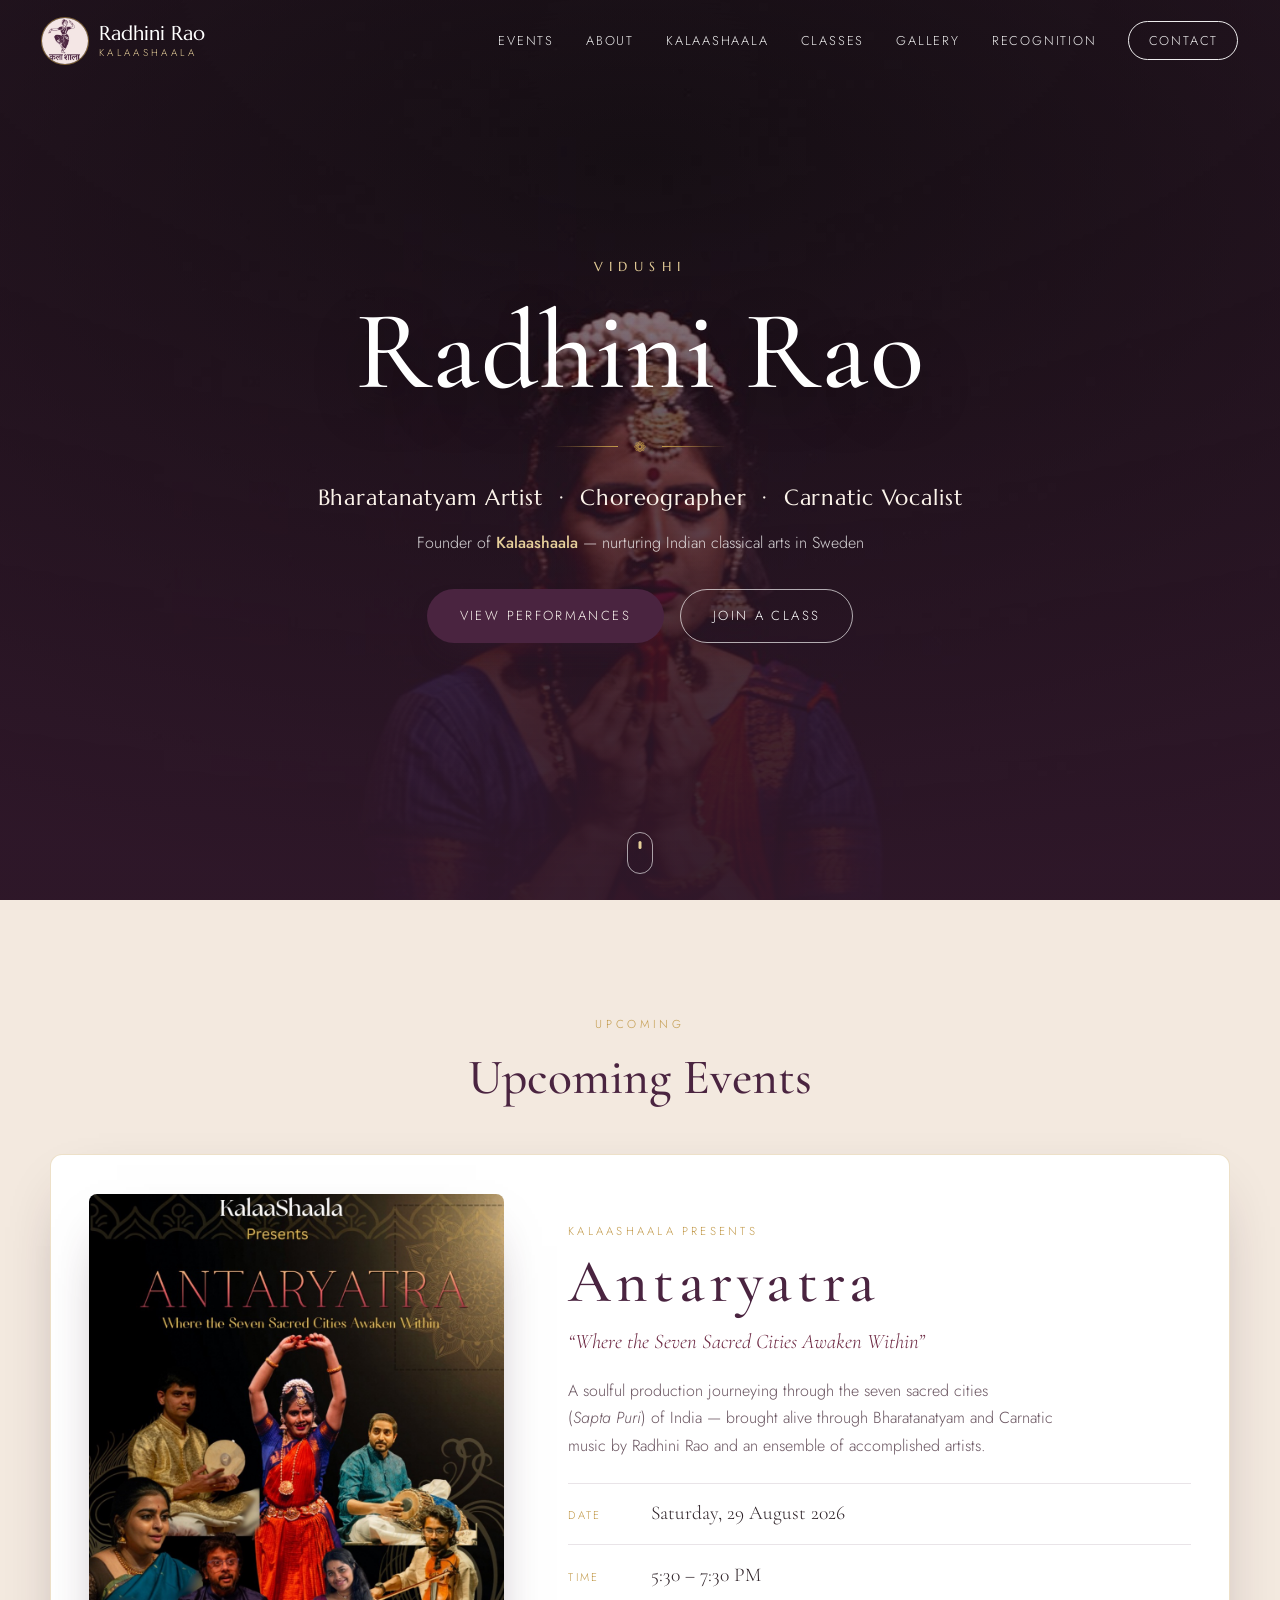
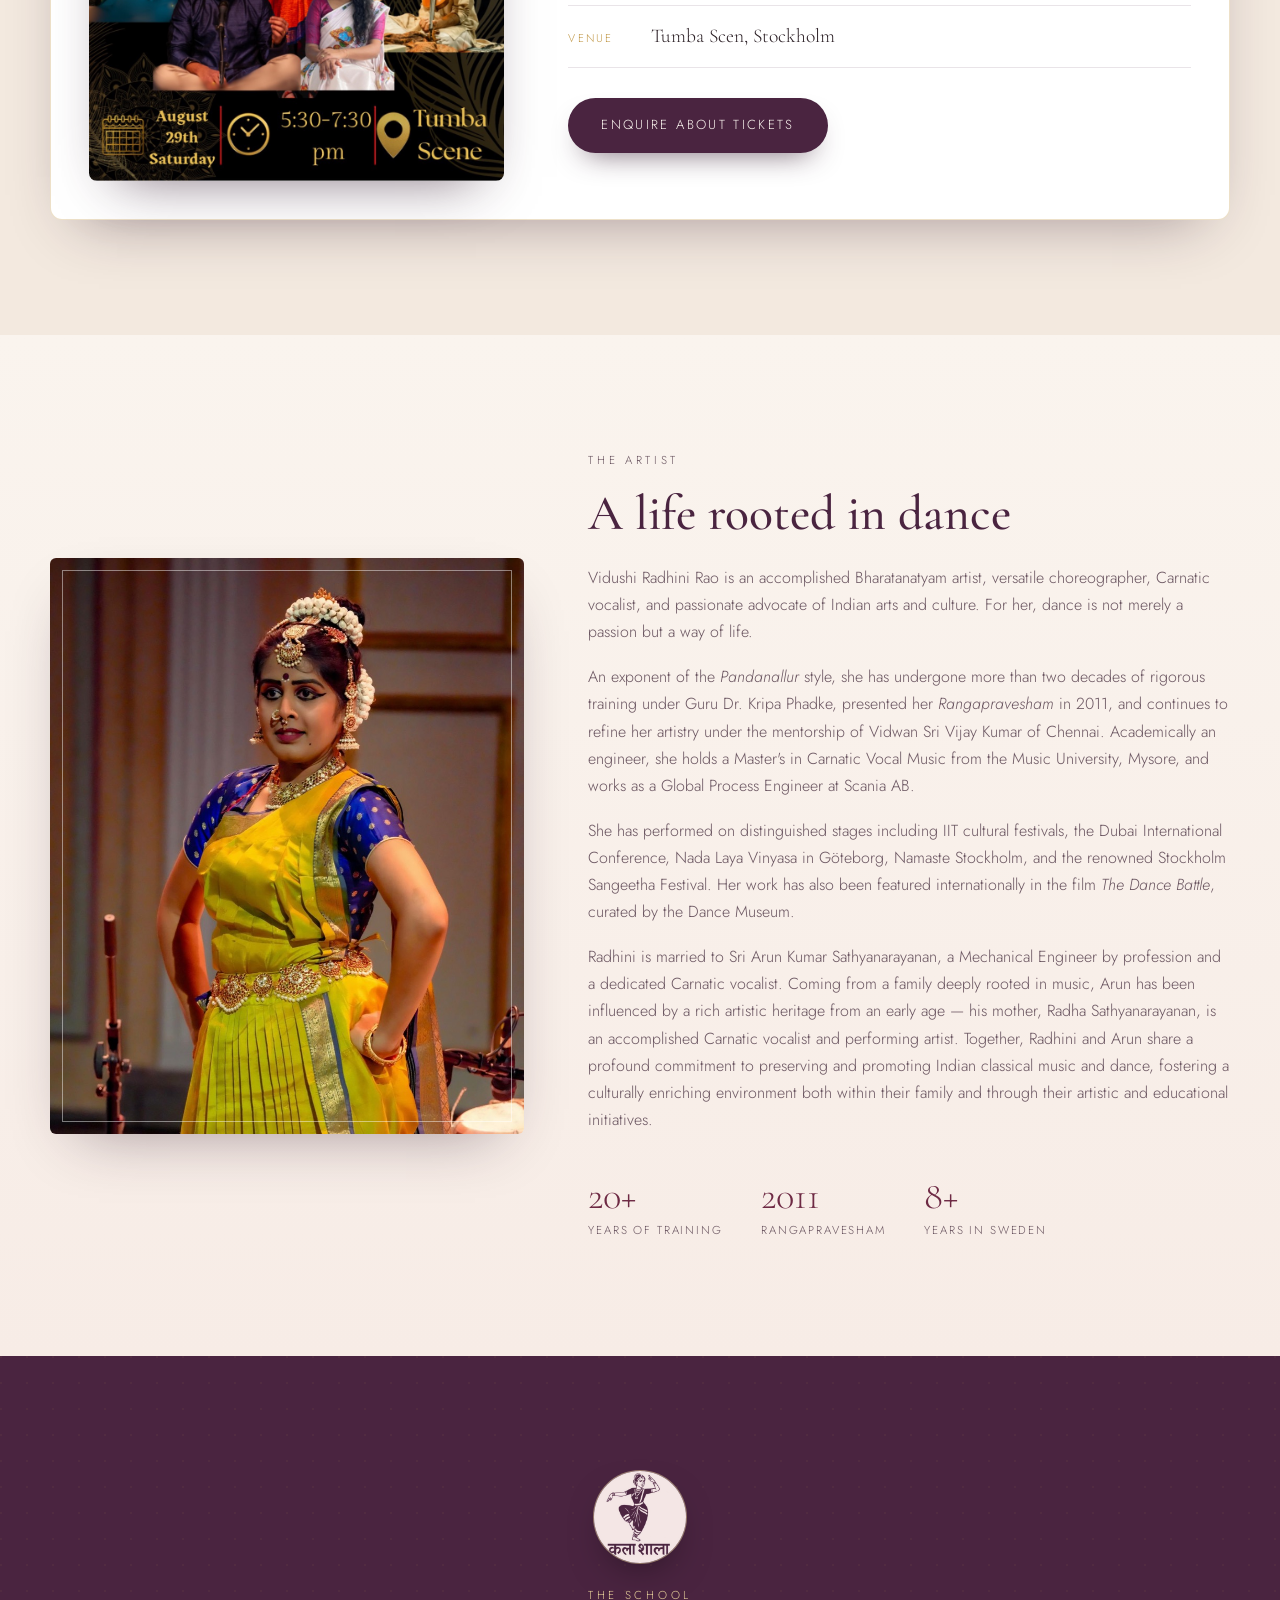
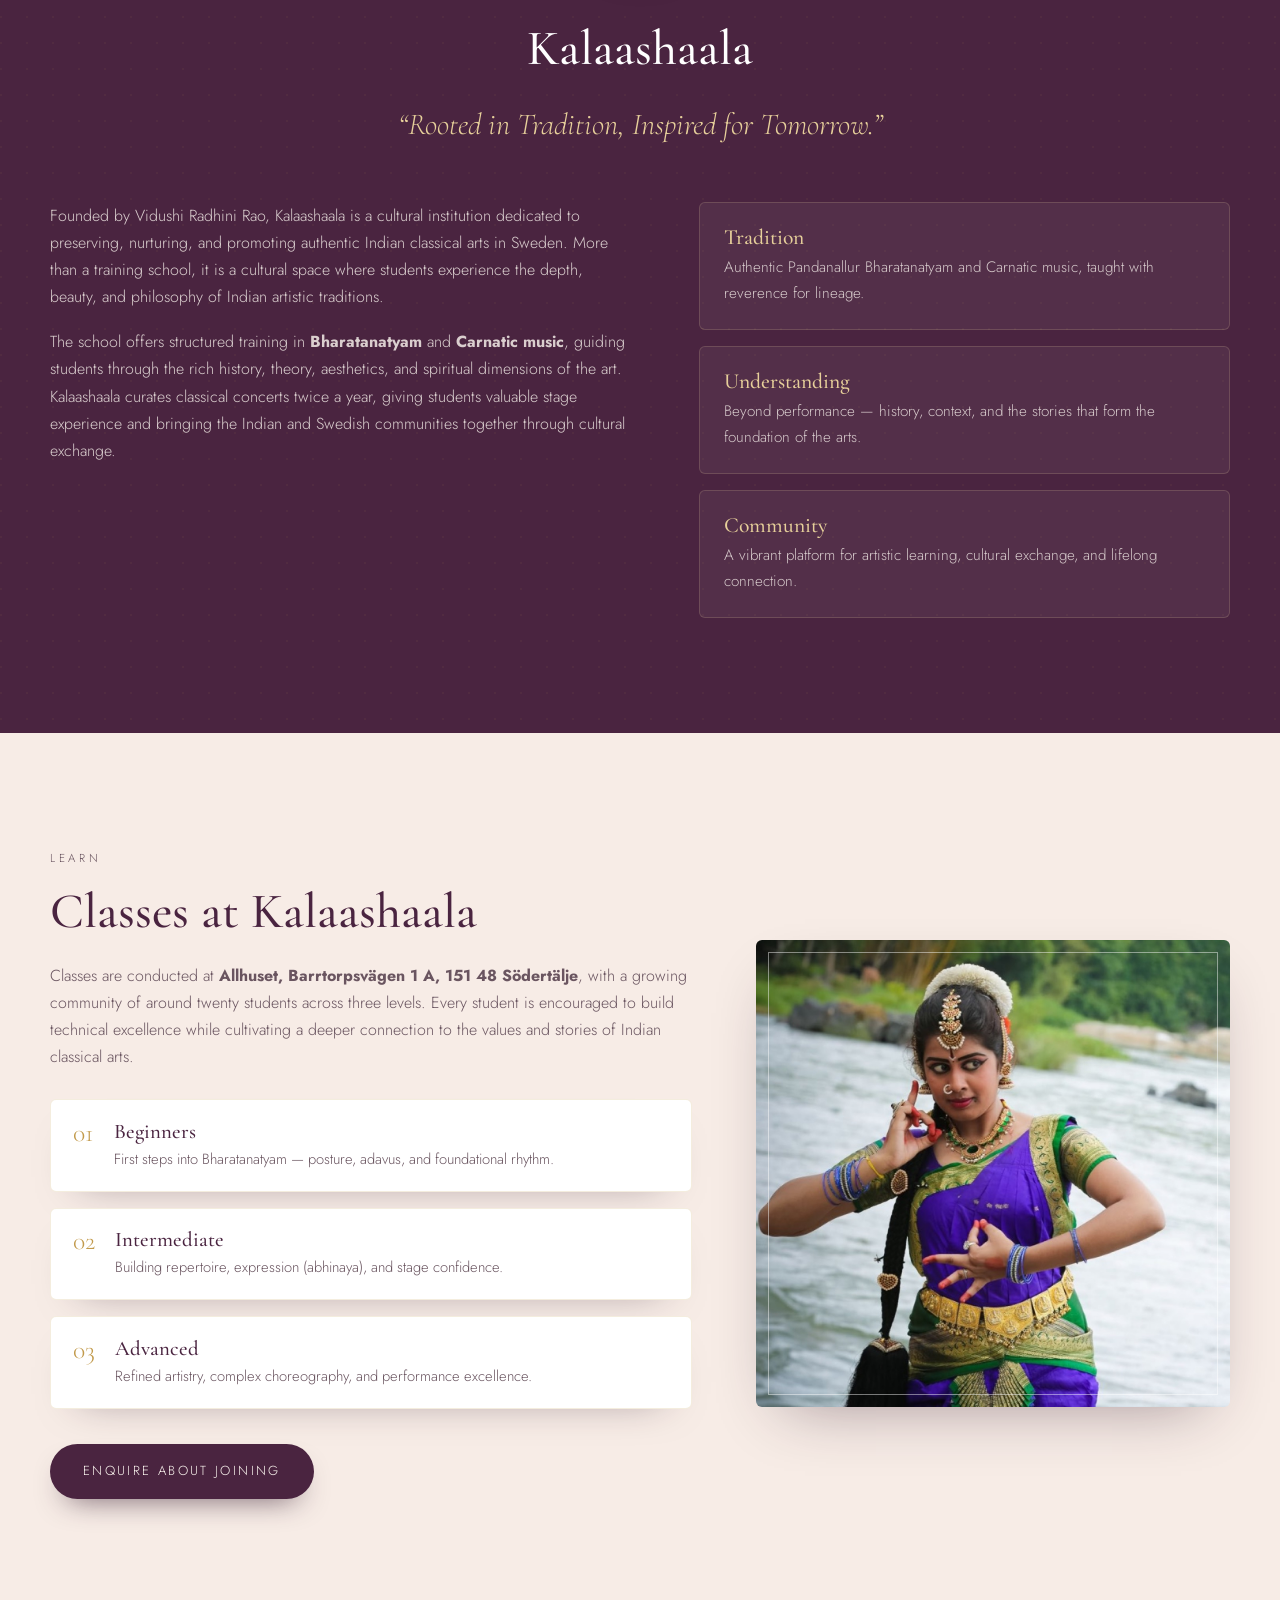
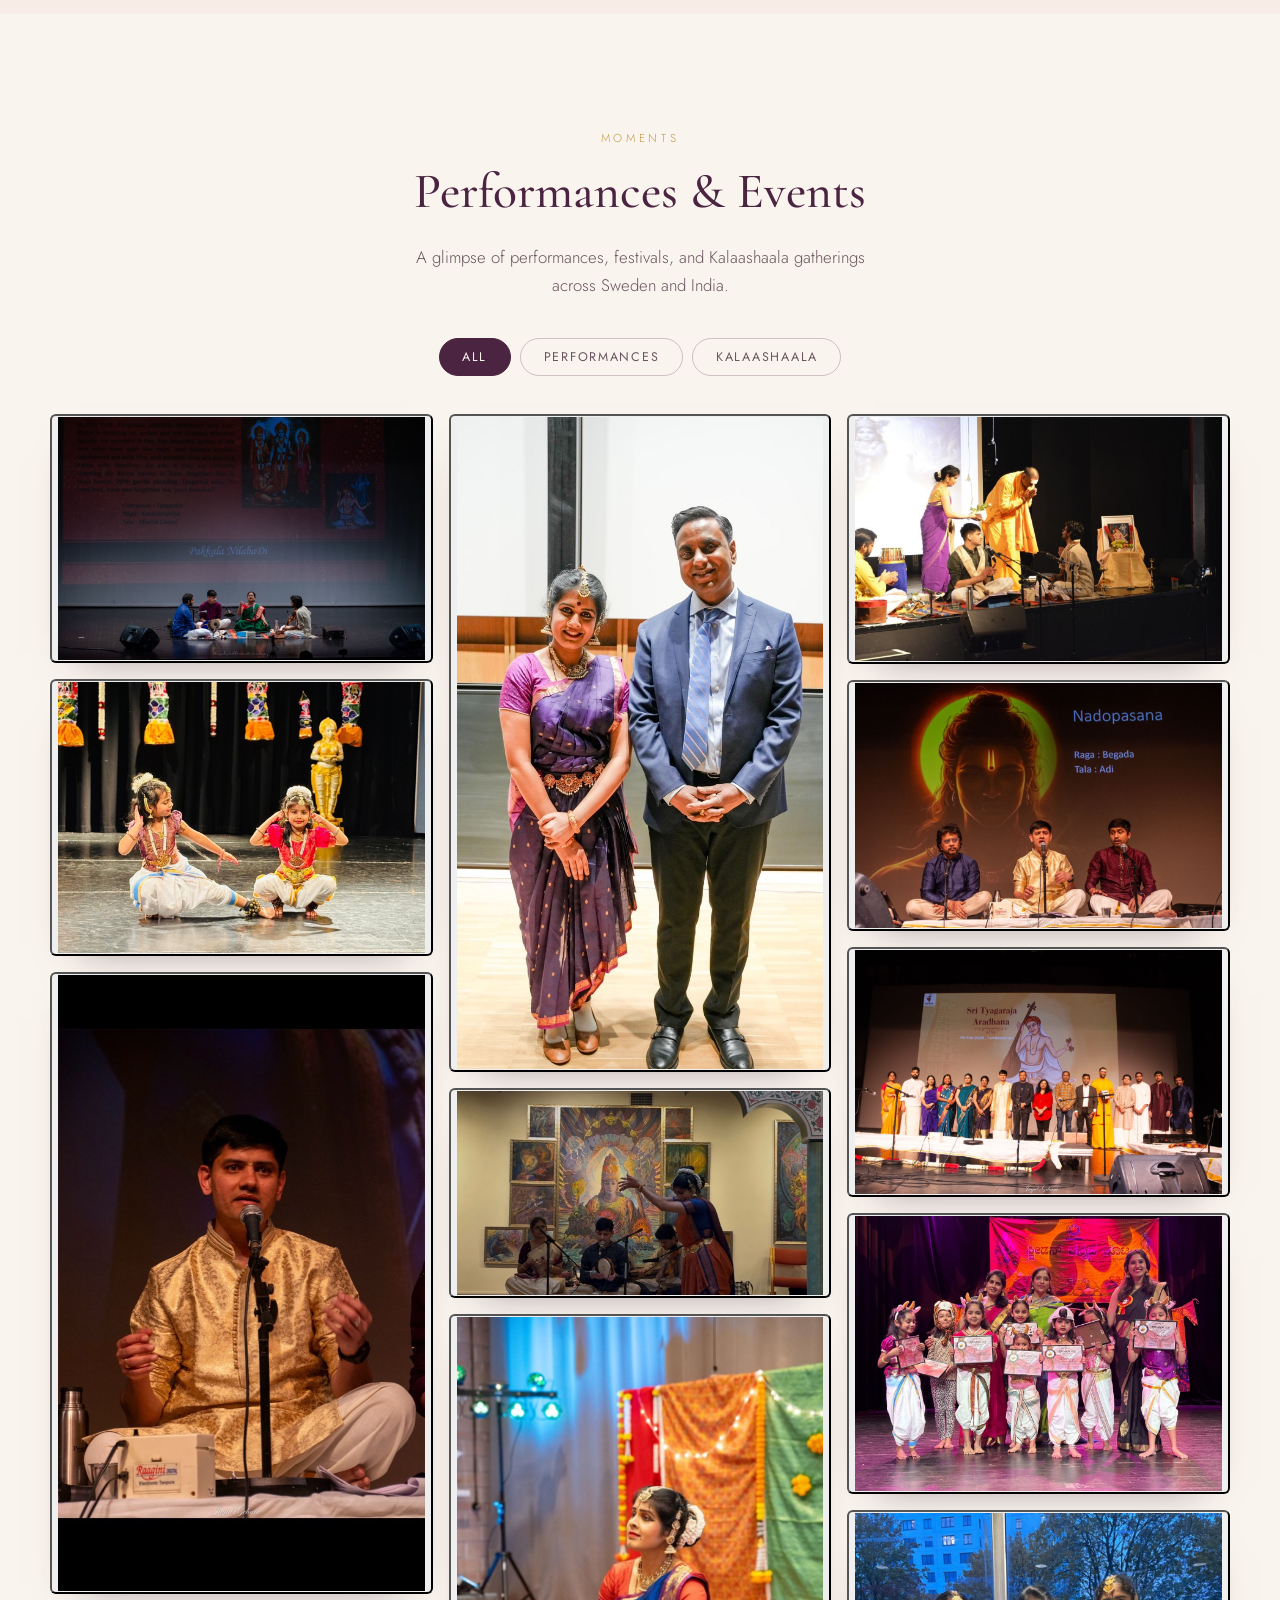
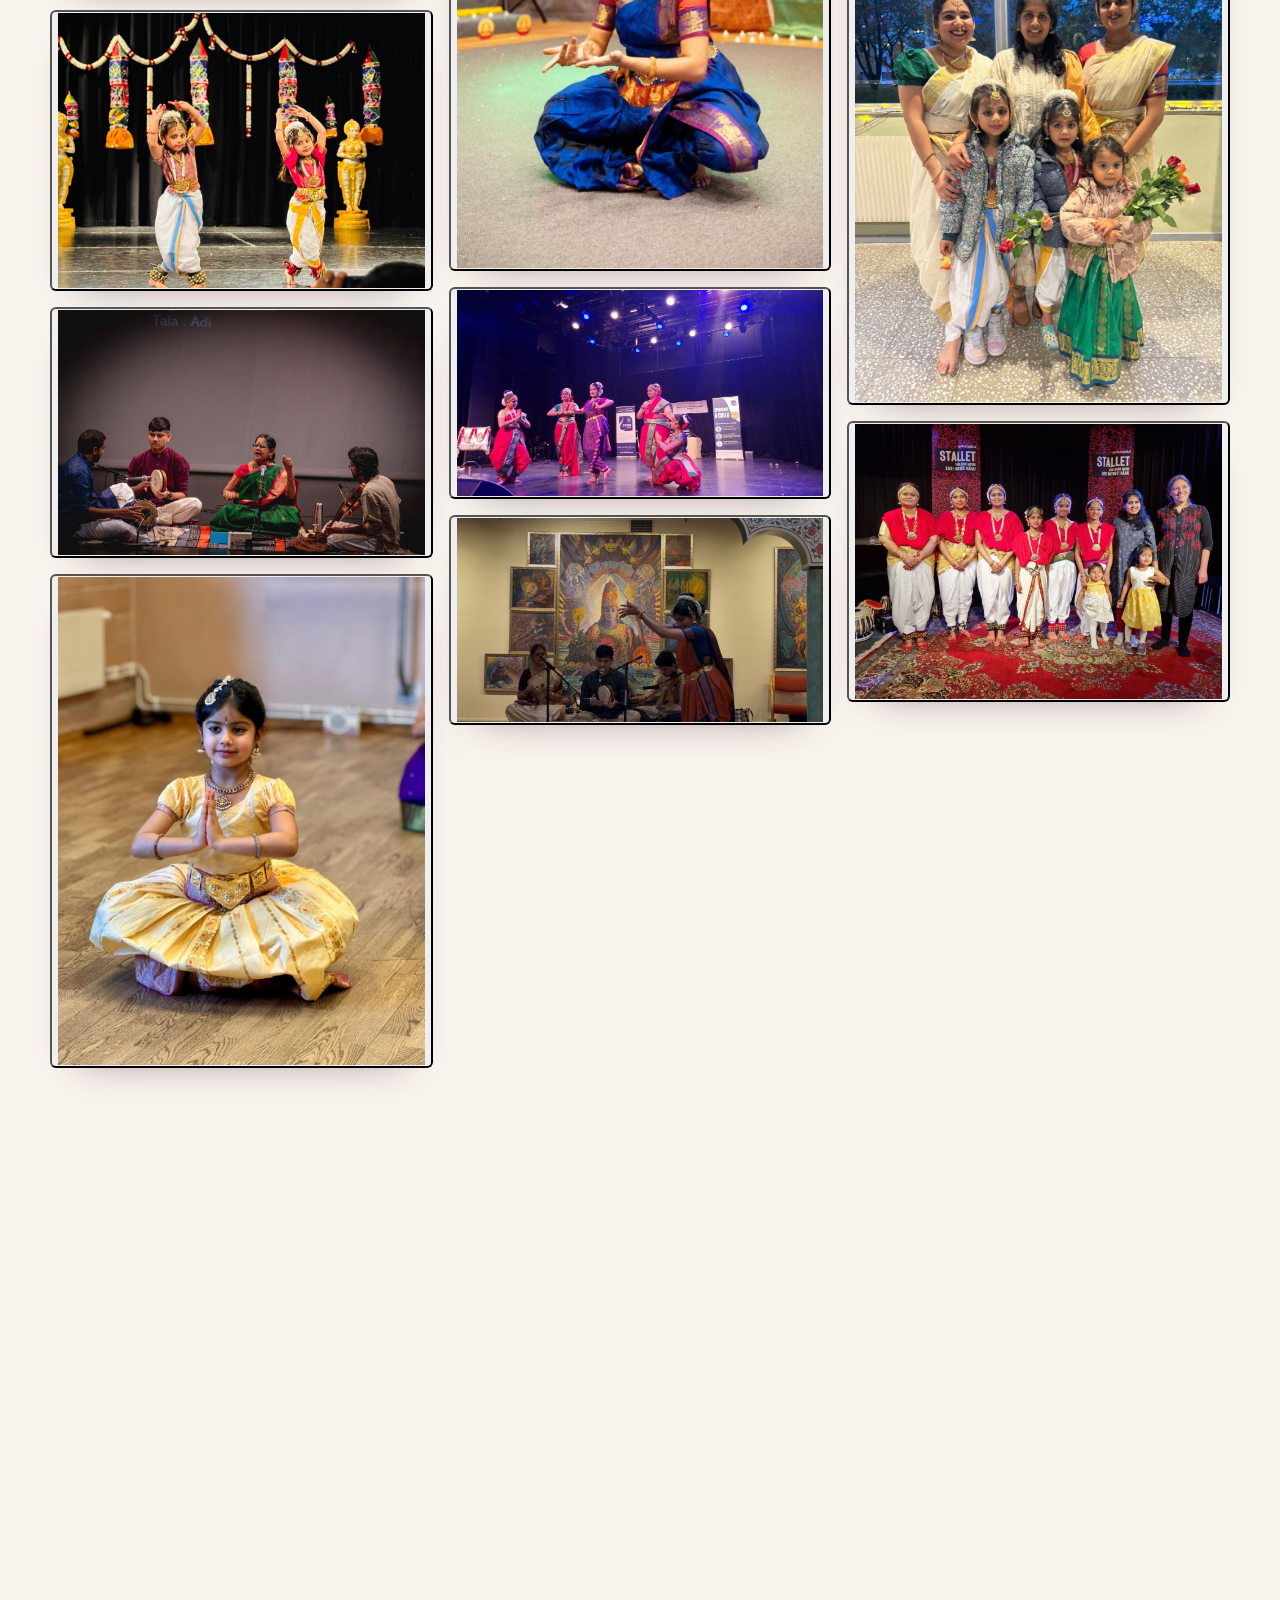
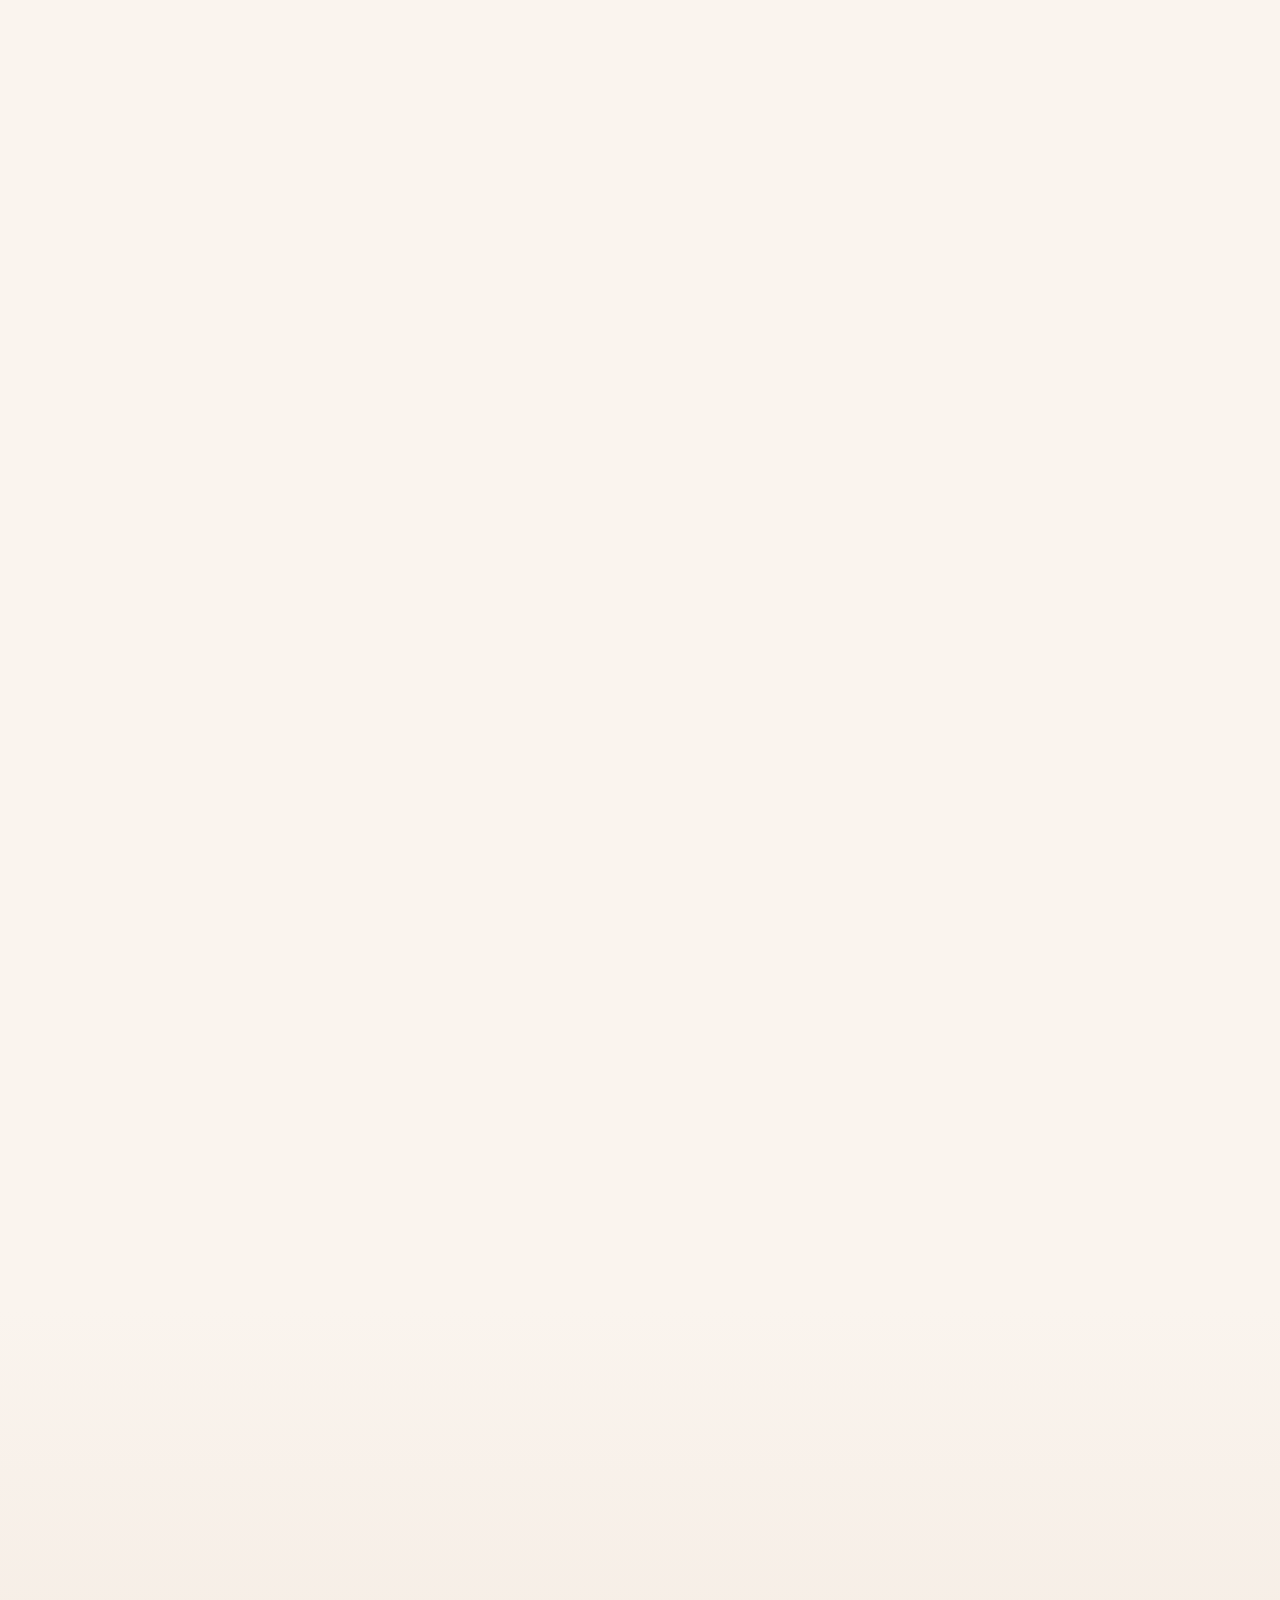
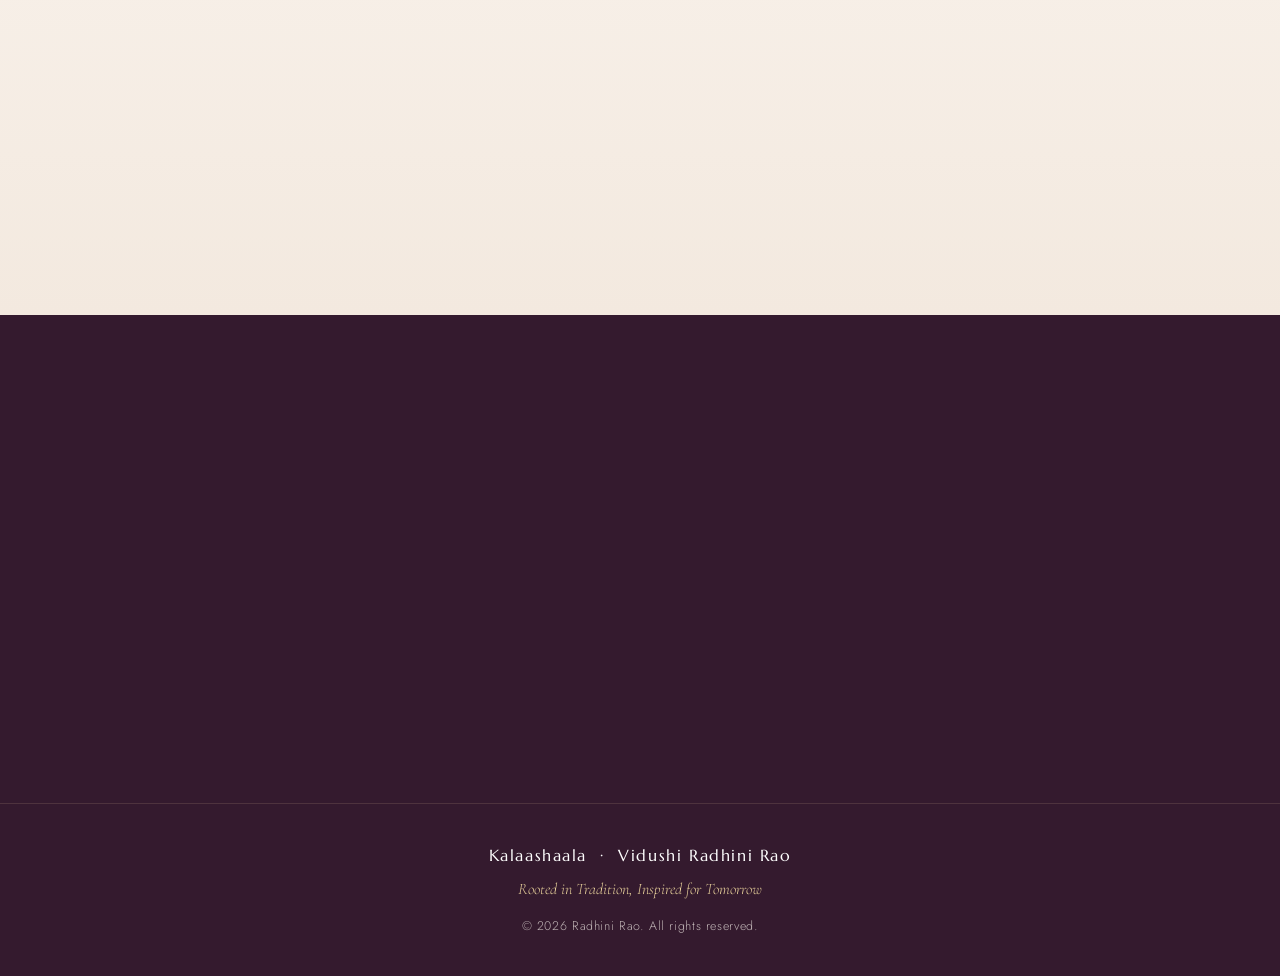
==== index.html @ 9c5a17f4 "Add Facebook page to social links Co-Authored-By: Claude Opus 4.8 (1M context) <noreply@anthropic.co" ====
<!DOCTYPE html>
<html lang="en">
<head>
  <meta charset="UTF-8" />
  <meta name="viewport" content="width=device-width, initial-scale=1.0" />
  <title>Vidushi Radhini Rao — Bharatanatyam Artist &amp; Founder of Kalaashaala</title>
  <meta name="description" content="Vidushi Radhini Rao — Bharatanatyam artist, choreographer, Carnatic vocalist, and founder of Kalaashaala, a cultural institution nurturing Indian classical arts in Sweden." />

  <!-- Open Graph -->
  <meta property="og:title" content="Vidushi Radhini Rao — Bharatanatyam Artist" />
  <meta property="og:description" content="Artist · Choreographer · Carnatic Vocalist · Founder of Kalaashaala" />
  <meta property="og:type" content="website" />
  <meta property="og:image" content="assets/img/hero/hero-1.jpg" />

  <link rel="icon" type="image/jpeg" href="assets/img/logo.jpg" />

  <!-- Fonts -->
  <link rel="preconnect" href="https://fonts.googleapis.com" />
  <link rel="preconnect" href="https://fonts.gstatic.com" crossorigin />
  <link href="https://fonts.googleapis.com/css2?family=Cormorant+Garamond:ital,wght@0,400;0,500;0,600;1,400&family=Jost:wght@300;400;500&family=Marcellus&display=swap" rel="stylesheet" />

  <link rel="stylesheet" href="css/style.css" />
</head>
<body>

  <!-- ===== Header ===== -->
  <header class="site-header" id="header">
    <a class="brand" href="#home">
      <img src="assets/img/logo.jpg" alt="Kalaashaala logo" class="brand__logo" />
      <span class="brand__text">
        <span class="brand__name">Radhini Rao</span>
        <span class="brand__sub">Kalaashaala</span>
      </span>
    </a>

    <nav class="nav" id="nav">
      <a href="#events">Events</a>
      <a href="#about">About</a>
      <a href="#kalaashaala">Kalaashaala</a>
      <a href="#classes">Classes</a>
      <a href="#gallery">Gallery</a>
      <a href="#recognition">Recognition</a>
      <a href="#contact" class="nav__cta">Contact</a>
    </nav>

    <button class="nav-toggle" id="navToggle" aria-label="Open menu">
      <span></span><span></span><span></span>
    </button>
  </header>

  <!-- ===== Hero ===== -->
  <section class="hero" id="home">
    <div class="hero__slides">
      <div class="hero__slide is-active" style="background-image:url('assets/img/hero/hero-1.jpg')"></div>
      <div class="hero__slide" style="background-image:url('assets/img/hero/hero-2.jpg')"></div>
      <div class="hero__slide" style="background-image:url('assets/img/hero/hero-3.jpg')"></div>
    </div>
    <div class="hero__overlay"></div>

    <div class="hero__content">
      <p class="hero__eyebrow">Vidushi</p>
      <h1 class="hero__title">Radhini Rao</h1>
      <div class="hero__rule"><span></span>❁<span></span></div>
      <p class="hero__roles">Bharatanatyam Artist &nbsp;·&nbsp; Choreographer &nbsp;·&nbsp; Carnatic Vocalist</p>
      <p class="hero__tag">Founder of <strong>Kalaashaala</strong> — nurturing Indian classical arts in Sweden</p>
      <div class="hero__actions">
        <a href="#gallery" class="btn btn--solid">View Performances</a>
        <a href="#classes" class="btn btn--ghost">Join a Class</a>
      </div>
    </div>

    <a href="#about" class="hero__scroll" aria-label="Scroll down">
      <span></span>
    </a>
  </section>

  <!-- ===== Upcoming Events ===== -->
  <section class="section events" id="events">
    <div class="section__inner">
      <div class="reveal" style="text-align:center">
        <p class="kicker">Upcoming</p>
        <h2 class="section__title">Upcoming Events</h2>
      </div>

      <div class="event reveal">
        <a class="event__poster" href="assets/img/events/antaryatra.jpg" target="_blank" rel="noopener" aria-label="Open Antaryatra poster">
          <img src="assets/img/events/antaryatra.jpg" alt="Antaryatra — a Kalaashaala production, 29 August 2026" loading="lazy" />
        </a>

        <div class="event__info">
          <p class="event__present">Kalaashaala presents</p>
          <h3 class="event__title">Antaryatra</h3>
          <p class="event__tag">“Where the Seven Sacred Cities Awaken Within”</p>
          <p class="event__desc">
            A soulful production journeying through the seven sacred cities (<em>Sapta&nbsp;Puri</em>)
            of India — brought alive through Bharatanatyam and Carnatic music by Radhini Rao and
            an ensemble of accomplished artists.
          </p>

          <ul class="event__meta">
            <li>
              <span class="event__lbl">Date</span>
              <span class="event__val">Saturday, 29 August 2026</span>
            </li>
            <li>
              <span class="event__lbl">Time</span>
              <span class="event__val">5:30 – 7:30 PM</span>
            </li>
            <li>
              <span class="event__lbl">Venue</span>
              <span class="event__val">Tumba Scen, Stockholm</span>
            </li>
          </ul>

          <a href="#contact" class="btn btn--solid">Enquire about tickets</a>
        </div>
      </div>
    </div>
  </section>

  <!-- ===== About ===== -->
  <section class="section about" id="about">
    <div class="section__inner about__grid">
      <div class="about__media reveal">
        <div class="about__frame">
          <img src="assets/img/portrait.jpg" alt="Radhini Rao in Bharatanatyam attire" />
        </div>
      </div>

      <div class="about__text reveal">
        <p class="kicker">The Artist</p>
        <h2 class="section__title">A life rooted in dance</h2>
        <p>
          Vidushi Radhini Rao is an accomplished Bharatanatyam artist, versatile
          choreographer, Carnatic vocalist, and passionate advocate of Indian arts and
          culture. For her, dance is not merely a passion but a way of life.
        </p>
        <p>
          An exponent of the <em>Pandanallur</em> style, she has undergone more than two
          decades of rigorous training under Guru Dr.&nbsp;Kripa Phadke, presented her
          <em>Rangapravesham</em> in 2011, and continues to refine her artistry under the
          mentorship of Vidwan Sri Vijay Kumar of Chennai. Academically an engineer, she
          holds a Master's in Carnatic Vocal Music from the Music University, Mysore, and
          works as a Global Process Engineer at Scania&nbsp;AB.
        </p>
        <p>
          She has performed on distinguished stages including IIT cultural festivals, the
          Dubai International Conference, Nada Laya Vinyasa in Göteborg, Namaste Stockholm,
          and the renowned Stockholm Sangeetha Festival. Her work has also been featured
          internationally in the film <em>The Dance Battle</em>, curated by the Dance Museum.
        </p>
        <p>
          Radhini is married to Sri Arun Kumar Sathyanarayanan, a Mechanical Engineer by
          profession and a dedicated Carnatic vocalist. Coming from a family deeply rooted in
          music, Arun has been influenced by a rich artistic heritage from an early age — his
          mother, Radha Sathyanarayanan, is an accomplished Carnatic vocalist and performing
          artist. Together, Radhini and Arun share a profound commitment to preserving and
          promoting Indian classical music and dance, fostering a culturally enriching
          environment both within their family and through their artistic and educational
          initiatives.
        </p>

        <ul class="facts">
          <li><span class="facts__num">20+</span><span class="facts__lbl">Years of training</span></li>
          <li><span class="facts__num">2011</span><span class="facts__lbl">Rangapravesham</span></li>
          <li><span class="facts__num">8+</span><span class="facts__lbl">Years in Sweden</span></li>
        </ul>
      </div>
    </div>
  </section>

  <!-- ===== Kalaashaala ===== -->
  <section class="section kalaashaala" id="kalaashaala">
    <div class="section__inner">
      <div class="kala__head reveal">
        <img src="assets/img/logo.jpg" alt="Kalaashaala" class="kala__logo" />
        <p class="kicker">The School</p>
        <h2 class="section__title">Kalaashaala</h2>
        <p class="kala__motto">“Rooted in Tradition, Inspired for Tomorrow.”</p>
      </div>

      <div class="kala__grid">
        <div class="kala__copy reveal">
          <p>
            Founded by Vidushi Radhini Rao, Kalaashaala is a cultural institution dedicated
            to preserving, nurturing, and promoting authentic Indian classical arts in Sweden.
            More than a training school, it is a cultural space where students experience the
            depth, beauty, and philosophy of Indian artistic traditions.
          </p>
          <p>
            The school offers structured training in <strong>Bharatanatyam</strong> and
            <strong>Carnatic music</strong>, guiding students through the rich history,
            theory, aesthetics, and spiritual dimensions of the art. Kalaashaala curates
            classical concerts twice a year, giving students valuable stage experience and
            bringing the Indian and Swedish communities together through cultural exchange.
          </p>
        </div>

        <div class="kala__values reveal">
          <div class="value">
            <h3>Tradition</h3>
            <p>Authentic Pandanallur Bharatanatyam and Carnatic music, taught with reverence for lineage.</p>
          </div>
          <div class="value">
            <h3>Understanding</h3>
            <p>Beyond performance — history, context, and the stories that form the foundation of the arts.</p>
          </div>
          <div class="value">
            <h3>Community</h3>
            <p>A vibrant platform for artistic learning, cultural exchange, and lifelong connection.</p>
          </div>
        </div>
      </div>
    </div>
  </section>

  <!-- ===== Classes ===== -->
  <section class="section classes" id="classes">
    <div class="section__inner classes__grid">
      <div class="classes__text reveal">
        <p class="kicker">Learn</p>
        <h2 class="section__title">Classes at Kalaashaala</h2>
        <p>
          Classes are conducted at <strong>Allhuset, Barrtorpsvägen 1 A, 151 48 Södertälje</strong>, with a
          growing community of around twenty students across three levels. Every student is
          encouraged to build technical excellence while cultivating a deeper connection to the
          values and stories of Indian classical arts.
        </p>

        <div class="batches">
          <div class="batch reveal"><span class="batch__no">01</span><div><h3>Beginners</h3><p>First steps into Bharatanatyam — posture, adavus, and foundational rhythm.</p></div></div>
          <div class="batch reveal"><span class="batch__no">02</span><div><h3>Intermediate</h3><p>Building repertoire, expression (abhinaya), and stage confidence.</p></div></div>
          <div class="batch reveal"><span class="batch__no">03</span><div><h3>Advanced</h3><p>Refined artistry, complex choreography, and performance excellence.</p></div></div>
        </div>

        <a href="#contact" class="btn btn--solid">Enquire about joining</a>
      </div>

      <div class="classes__media reveal">
        <div class="about__frame">
          <img src="assets/img/portrait-outdoor.jpg" alt="Radhini Rao performing outdoors" />
        </div>
      </div>
    </div>
  </section>

  <!-- ===== Gallery ===== -->
  <section class="section gallery" id="gallery">
    <div class="section__inner">
      <div class="reveal" style="text-align:center">
        <p class="kicker">Moments</p>
        <h2 class="section__title">Performances &amp; Events</h2>
        <p class="section__lead">
          A glimpse of performances, festivals, and Kalaashaala gatherings across Sweden and India.
        </p>
      </div>

      <div class="filters reveal" id="filters">
        <button class="filter is-active" data-filter="all">All</button>
        <button class="filter" data-filter="performances">Performances</button>
        <button class="filter" data-filter="kalaashaala">Kalaashaala</button>
      </div>

      <div class="grid" id="galleryGrid"><!-- populated by JS --></div>
    </div>
  </section>

  <!-- ===== Recognition ===== -->
  <section class="section recognition" id="recognition">
    <div class="section__inner">
      <div class="reveal" style="text-align:center">
        <p class="kicker">Honours</p>
        <h2 class="section__title">Recognition</h2>
      </div>
      <div class="recog__grid">
        <div class="recog__card reveal">
          <span class="recog__icon">✦</span>
          <h3>Embassy of India, Stockholm</h3>
          <p>Honoured with an Appreciation Award for outstanding efforts in promoting Indian culture and arts in Sweden.</p>
        </div>
        <div class="recog__card reveal">
          <span class="recog__icon">✦</span>
          <h3>The Dance Battle</h3>
          <p>Featured internationally in the film <em>The Dance Battle</em>, curated by the Dance Museum.</p>
        </div>
        <div class="recog__card reveal">
          <span class="recog__icon">✦</span>
          <h3>Stockholm Sangeetha Festival</h3>
          <p>Performed at the renowned festival, alongside Namaste Stockholm, Huddinge Festival, and Nada Laya Vinyasa, Göteborg.</p>
        </div>
      </div>
    </div>
  </section>

  <!-- ===== Contact ===== -->
  <section class="section contact" id="contact">
    <div class="section__inner contact__grid">
      <div class="contact__intro reveal">
        <p class="kicker">Get in touch</p>
        <h2 class="section__title">Connect with Radhini</h2>
        <p>
          For performances, collaborations, or to join a class at Kalaashaala, reach out
          directly — she would love to hear from you.
        </p>
        <div class="socials">
          <a href="https://youtube.com/@radhini.rao20" target="_blank" rel="noopener" class="social">YouTube</a>
          <a href="https://www.instagram.com/radhinirao" target="_blank" rel="noopener" class="social">Instagram</a>
          <a href="https://www.facebook.com/share/1FQhXwvaCt/?mibextid=wwXIfr" target="_blank" rel="noopener" class="social">Facebook</a>
        </div>
      </div>

      <div class="contact__cards reveal">
        <a class="ccard" href="https://wa.me/919916013890" target="_blank" rel="noopener">
          <span class="ccard__label">WhatsApp</span>
          <span class="ccard__value">+91 99160 13890</span>
        </a>
        <a class="ccard" href="mailto:radhiniprasad@gmail.com">
          <span class="ccard__label">Email</span>
          <span class="ccard__value">radhiniprasad@gmail.com</span>
        </a>
        <a class="ccard" href="tel:0707810710">
          <span class="ccard__label">Phone</span>
          <span class="ccard__value">070 781 07 10</span>
        </a>
        <div class="ccard ccard--static">
          <span class="ccard__label">Studio</span>
          <span class="ccard__value">Allhuset, Barrtorpsvägen 1 A, 151 48 Södertälje</span>
        </div>
      </div>
    </div>
  </section>

  <!-- ===== Footer ===== -->
  <footer class="footer">
    <div class="footer__inner">
      <p class="footer__brand">Kalaashaala &nbsp;·&nbsp; Vidushi Radhini Rao</p>
      <p class="footer__motto">Rooted in Tradition, Inspired for Tomorrow</p>
      <p class="footer__copy">© <span id="year"></span> Radhini Rao. All rights reserved.</p>
    </div>
  </footer>

  <!-- ===== Lightbox ===== -->
  <div class="lightbox" id="lightbox" aria-hidden="true">
    <button class="lightbox__close" id="lbClose" aria-label="Close">×</button>
    <button class="lightbox__nav lightbox__prev" id="lbPrev" aria-label="Previous">‹</button>
    <figure class="lightbox__figure">
      <img src="" alt="" id="lbImg" />
      <figcaption id="lbCap"></figcaption>
    </figure>
    <button class="lightbox__nav lightbox__next" id="lbNext" aria-label="Next">›</button>
  </div>

  <script src="js/main.js"></script>
</body>
</html>
---- css/style.css ----
/* =========================================================
   Radhini Rao · Kalaashaala
   Elegant classical theme — plum / gold / blush cream
   ========================================================= */

:root{
  --plum:        #4a2440;   /* deep plum (from logo) */
  --plum-deep:   #341a2e;
  --maroon:      #6e2a44;
  --gold:        #c29a4b;
  --gold-soft:   #e6cf9a;
  --cream:       #faf4ee;
  --cream-2:     #f3e9df;
  --blush:       #f7ece6;
  --ink:         #2c2026;
  --ink-soft:    #6a5560;
  --white:       #ffffff;

  --serif:  "Cormorant Garamond", Georgia, serif;
  --accent: "Marcellus", Georgia, serif;
  --sans:   "Jost", system-ui, sans-serif;

  --maxw: 1180px;
  --ease: cubic-bezier(.22,.61,.36,1);
  --shadow: 0 24px 60px -28px rgba(52,26,46,.45);
}

*,*::before,*::after{ box-sizing:border-box; }
html{ scroll-behavior:smooth; }
body{
  margin:0;
  font-family:var(--sans);
  font-weight:300;
  color:var(--ink);
  background:var(--cream);
  line-height:1.7;
  -webkit-font-smoothing:antialiased;
  overflow-x:hidden;
}
img{ display:block; max-width:100%; }
a{ color:inherit; text-decoration:none; }
h1,h2,h3{ font-family:var(--serif); font-weight:500; margin:0; line-height:1.15; }
em{ font-style:italic; }

/* ---------- Shared layout ---------- */
.section{ padding:clamp(4.5rem,9vw,8rem) 1.5rem; }
.section__inner{ max-width:var(--maxw); margin:0 auto; }
.kicker{
  font-family:var(--sans);
  text-transform:uppercase;
  letter-spacing:.32em;
  font-size:.72rem;
  color:var(--gold);
  margin:0 0 .9rem;
}
.section__title{
  font-size:clamp(2rem,4.4vw,3.1rem);
  color:var(--plum);
  margin-bottom:1.4rem;
}
.section__lead{
  max-width:46ch; margin:0 auto;
  color:var(--ink-soft); font-size:1.05rem;
}
p{ margin:0 0 1.1rem; }

/* ---------- Buttons ---------- */
.btn{
  display:inline-block;
  font-family:var(--sans);
  font-size:.82rem;
  letter-spacing:.18em;
  text-transform:uppercase;
  padding:.95rem 2rem;
  border-radius:2rem;
  transition:transform .4s var(--ease), background .4s var(--ease), color .4s var(--ease), box-shadow .4s var(--ease);
  cursor:pointer; border:1px solid transparent;
}
.btn--solid{ background:var(--plum); color:var(--cream); box-shadow:0 14px 30px -16px rgba(52,26,46,.8); }
.btn--solid:hover{ background:var(--maroon); transform:translateY(-3px); }
.btn--ghost{ border-color:rgba(255,255,255,.65); color:#fff; }
.btn--ghost:hover{ background:rgba(255,255,255,.14); transform:translateY(-3px); }

/* =========================================================
   Header
   ========================================================= */
.site-header{
  position:fixed; inset:0 0 auto 0; z-index:50;
  display:flex; align-items:center; justify-content:space-between;
  padding:1.1rem clamp(1.2rem,4vw,2.6rem);
  transition:background .45s var(--ease), padding .45s var(--ease), box-shadow .45s var(--ease);
}
.site-header.scrolled{
  background:rgba(250,244,238,.92);
  backdrop-filter:blur(10px);
  padding:.6rem clamp(1.2rem,4vw,2.6rem);
  box-shadow:0 10px 30px -20px rgba(52,26,46,.5);
}
.brand{ display:flex; align-items:center; gap:.7rem; }
.brand__logo{
  width:46px; height:46px; border-radius:50%; object-fit:cover;
  box-shadow:0 0 0 1px rgba(194,154,75,.6);
  transition:width .4s, height .4s;
}
.brand__text{ display:flex; flex-direction:column; line-height:1; }
.brand__name{ font-family:var(--accent); font-size:1.25rem; color:#fff; transition:color .45s; }
.brand__sub{ font-size:.62rem; letter-spacing:.34em; text-transform:uppercase; color:var(--gold-soft); margin-top:.25rem; }
.scrolled .brand__name{ color:var(--plum); }
.scrolled .brand__sub{ color:var(--gold); }

.nav{ display:flex; align-items:center; gap:2rem; }
.nav a{
  font-size:.8rem; letter-spacing:.14em; text-transform:uppercase;
  color:rgba(255,255,255,.92); position:relative; padding:.2rem 0;
  transition:color .35s;
}
.nav a::after{
  content:""; position:absolute; left:0; bottom:-4px; height:1px; width:0;
  background:var(--gold); transition:width .35s var(--ease);
}
.nav a:hover::after{ width:100%; }
.scrolled .nav a{ color:var(--ink); }
.nav__cta{
  border:1px solid currentColor; padding:.5rem 1.2rem !important; border-radius:2rem;
}
.scrolled .nav__cta{ color:var(--plum); }

.nav-toggle{
  display:none; flex-direction:column; gap:5px; background:none; border:0;
  cursor:pointer; padding:6px; z-index:60;
}
.nav-toggle span{ width:26px; height:2px; background:#fff; transition:.35s var(--ease); }
.scrolled .nav-toggle span{ background:var(--plum); }

/* =========================================================
   Hero
   ========================================================= */
.hero{ position:relative; height:100svh; min-height:620px; display:flex; align-items:center; justify-content:center; overflow:hidden; }
.hero__slides{ position:absolute; inset:0; }
.hero__slide{
  position:absolute; inset:0;
  background-size:cover; background-position:center 28%;
  opacity:0; transform:scale(1.12);
  transition:opacity 1.6s var(--ease);
}
/* per-image framing + a gentler zoom on the blue slide so both hands stay in frame */
.hero__slide:nth-child(2){ background-position:50% 45%; transform:scale(1.05); }
.hero__slide:nth-child(3){ background-position:center 35%; }
.hero__slide.is-active{ opacity:1; animation:kenburns 9s ease-out forwards; }
.hero__slide:nth-child(2).is-active{ animation:kenburns-soft 9s ease-out forwards; }
@keyframes kenburns{ from{ transform:scale(1.16); } to{ transform:scale(1); } }
@keyframes kenburns-soft{ from{ transform:scale(1.05); } to{ transform:scale(1); } }
.hero__overlay{
  position:absolute; inset:0;
  background:
    radial-gradient(120% 90% at 50% 18%, rgba(52,26,46,.15), rgba(52,26,46,.78) 92%),
    linear-gradient(to top, rgba(28,14,24,.85), rgba(28,14,24,.18));
}
.hero__content{ position:relative; z-index:2; text-align:center; color:#fff; padding:0 1.4rem; max-width:780px; }
.hero__eyebrow{ font-family:var(--accent); letter-spacing:.5em; text-transform:uppercase; font-size:.8rem; color:var(--gold-soft); margin:0 0 .6rem; }
.hero__title{ font-size:clamp(3.4rem,11vw,7rem); color:#fff; letter-spacing:.01em; text-shadow:0 18px 50px rgba(0,0,0,.45); }
.hero__rule{ display:flex; align-items:center; justify-content:center; gap:1rem; color:var(--gold); margin:1.1rem 0 1.3rem; font-size:.9rem; }
.hero__rule span{ height:1px; width:64px; background:linear-gradient(to var(--d,right), transparent, var(--gold)); }
.hero__rule span:last-child{ background:linear-gradient(to left, transparent, var(--gold)); }
.hero__roles{ font-family:var(--accent); font-size:clamp(1rem,2.2vw,1.35rem); letter-spacing:.04em; margin:0 0 .8rem; color:#fbf3ea; }
.hero__tag{ color:rgba(255,255,255,.82); font-size:1rem; margin:0 0 2rem; }
.hero__tag strong{ color:var(--gold-soft); font-weight:500; }
.hero__actions{ display:flex; gap:1rem; justify-content:center; flex-wrap:wrap; }

.hero__scroll{ position:absolute; bottom:26px; left:50%; transform:translateX(-50%); z-index:2; width:26px; height:42px; border:1.5px solid rgba(255,255,255,.6); border-radius:14px; }
.hero__scroll span{ position:absolute; top:8px; left:50%; width:3px; height:8px; background:var(--gold-soft); border-radius:2px; transform:translateX(-50%); animation:scroll 1.7s infinite; }
@keyframes scroll{ 0%{ opacity:0; transform:translate(-50%,0);} 30%{opacity:1;} 70%{opacity:1;} 100%{ opacity:0; transform:translate(-50%,14px);} }

/* =========================================================
   Reveal on scroll
   ========================================================= */
.reveal{ opacity:0; transform:translateY(34px); transition:opacity .9s var(--ease), transform .9s var(--ease); }
.reveal.in{ opacity:1; transform:none; }

/* =========================================================
   About
   ========================================================= */
/* =========================================================
   Upcoming Events
   ========================================================= */
.events{ background:var(--cream-2); }
.event{
  display:grid; grid-template-columns:0.8fr 1.2fr; gap:clamp(2rem,5vw,4rem);
  align-items:center; margin-top:3rem;
  background:#fff; border:1px solid rgba(194,154,75,.3); border-radius:12px;
  padding:clamp(1.4rem,3vw,2.6rem); box-shadow:var(--shadow);
}
.event__poster{ display:block; border-radius:8px; overflow:hidden; box-shadow:0 24px 54px -28px rgba(52,26,46,.65); }
.event__poster img{ width:100%; transition:transform 1.2s var(--ease); }
.event__poster:hover img{ transform:scale(1.04); }
.event__present{ font-family:var(--sans); text-transform:uppercase; letter-spacing:.28em; font-size:.72rem; color:var(--gold); margin:0 0 .7rem; }
.event__title{ font-family:var(--serif); font-size:clamp(2.4rem,5.5vw,3.8rem); color:var(--plum); letter-spacing:.08em; line-height:1; margin:0 0 .7rem; }
.event__tag{ font-family:var(--serif); font-style:italic; font-size:clamp(1.05rem,2.2vw,1.3rem); color:var(--maroon); margin:0 0 1.1rem; }
.event__desc{ color:var(--ink-soft); max-width:54ch; margin:0; }
.event__meta{ list-style:none; padding:0; margin:1.5rem 0 1.9rem; display:grid; gap:0; }
.event__meta li{ display:flex; align-items:baseline; gap:1.2rem; border-top:1px solid rgba(74,36,64,.12); padding:.85rem 0; }
.event__meta li:last-child{ border-bottom:1px solid rgba(74,36,64,.12); }
.event__lbl{ flex:0 0 64px; font-size:.7rem; letter-spacing:.2em; text-transform:uppercase; color:var(--gold); }
.event__val{ font-family:var(--serif); font-size:1.22rem; color:var(--ink); }

.about{ background:linear-gradient(var(--cream), var(--blush)); }
.about__grid{ display:grid; grid-template-columns:0.85fr 1.15fr; gap:clamp(2rem,5vw,4.5rem); align-items:center; }
.about__frame{ position:relative; border-radius:6px; overflow:hidden; box-shadow:var(--shadow); }
.about__frame::after{ content:""; position:absolute; inset:12px; border:1px solid rgba(255,255,255,.45); pointer-events:none; }
.about__frame img{ width:100%; height:100%; object-fit:cover; transition:transform 1.4s var(--ease); }
.about__media:hover .about__frame img{ transform:scale(1.05); }
.about__text p{ color:var(--ink-soft); }

.facts{ list-style:none; display:flex; gap:2.4rem; padding:1.6rem 0 0; margin:1rem 0 0; flex-wrap:wrap; }
.facts li{ display:flex; flex-direction:column; }
.facts__num{ font-family:var(--serif); font-size:2.4rem; color:var(--maroon); line-height:1; }
.facts__lbl{ font-size:.72rem; letter-spacing:.16em; text-transform:uppercase; color:var(--ink-soft); margin-top:.4rem; }

/* =========================================================
   Kalaashaala
   ========================================================= */
.kalaashaala{ background:var(--plum); color:var(--cream-2); position:relative; }
.kalaashaala::before{
  content:""; position:absolute; inset:0; opacity:.06; pointer-events:none;
  background-image:radial-gradient(circle at 1px 1px, var(--gold) 1px, transparent 0);
  background-size:26px 26px;
}
.kalaashaala .section__title{ color:#fff; }
.kalaashaala .kicker{ color:var(--gold-soft); }
.kala__head{ text-align:center; max-width:680px; margin:0 auto 3.2rem; position:relative; }
.kala__logo{ width:92px; height:92px; border-radius:50%; margin:0 auto 1.4rem; box-shadow:0 0 0 1px rgba(230,207,154,.5), 0 16px 40px -18px rgba(0,0,0,.6); }
.kala__motto{ font-family:var(--serif); font-style:italic; font-size:clamp(1.3rem,3vw,1.9rem); color:var(--gold-soft); margin:.6rem 0 0; }
.kala__grid{ display:grid; grid-template-columns:1.1fr 1fr; gap:clamp(2rem,5vw,4rem); align-items:start; position:relative; }
.kala__copy p{ color:rgba(250,244,238,.82); }
.kala__values{ display:grid; gap:1rem; }
.value{ background:rgba(255,255,255,.05); border:1px solid rgba(230,207,154,.18); border-radius:6px; padding:1.4rem 1.5rem; transition:transform .45s var(--ease), background .45s; }
.value:hover{ transform:translateY(-4px); background:rgba(255,255,255,.09); }
.value h3{ color:var(--gold-soft); font-size:1.35rem; margin-bottom:.3rem; }
.value p{ margin:0; color:rgba(250,244,238,.78); font-size:.95rem; }

/* =========================================================
   Classes
   ========================================================= */
.classes{ background:var(--blush); }
.classes__grid{ display:grid; grid-template-columns:1.15fr .85fr; gap:clamp(2rem,5vw,4.5rem); align-items:center; }
.classes__text p{ color:var(--ink-soft); }
.batches{ display:grid; gap:1rem; margin:1.8rem 0 2.2rem; }
.batch{ display:flex; gap:1.2rem; align-items:flex-start; padding:1.2rem 1.4rem; background:#fff; border-radius:6px; box-shadow:0 18px 40px -30px rgba(52,26,46,.5); border:1px solid rgba(194,154,75,.18); transition:transform .4s var(--ease); }
.batch:hover{ transform:translateX(6px); }
.batch__no{ font-family:var(--serif); font-size:1.6rem; color:var(--gold); line-height:1; }
.batch h3{ color:var(--plum); font-size:1.3rem; margin-bottom:.2rem; }
.batch p{ margin:0; font-size:.92rem; color:var(--ink-soft); }
.classes__media .about__frame{ box-shadow:var(--shadow); }
.classes__media img{ width:100%; height:auto; display:block; transition:transform 1.4s var(--ease); }
.classes__media:hover img{ transform:scale(1.05); }

/* =========================================================
   Gallery
   ========================================================= */
.gallery{ background:var(--cream); }
.filters{ display:flex; gap:.6rem; justify-content:center; flex-wrap:wrap; margin:2.4rem 0; }
.filter{
  font-family:var(--sans); font-size:.78rem; letter-spacing:.14em; text-transform:uppercase;
  padding:.55rem 1.4rem; border-radius:2rem; border:1px solid rgba(74,36,64,.25);
  background:transparent; color:var(--ink-soft); cursor:pointer; transition:.35s var(--ease);
}
.filter:hover{ border-color:var(--gold); color:var(--plum); }
.filter.is-active{ background:var(--plum); color:var(--cream); border-color:var(--plum); }

.grid{ columns:3 280px; column-gap:1rem; }
.tile{
  position:relative; margin:0 0 1rem; break-inside:avoid; border-radius:6px; overflow:hidden;
  cursor:pointer; box-shadow:0 18px 40px -30px rgba(52,26,46,.6);
  opacity:0; transform:translateY(20px); transition:opacity .7s var(--ease), transform .7s var(--ease);
}
.tile.in{ opacity:1; transform:none; }
.tile img{ width:100%; transition:transform 1.1s var(--ease); }
.tile:hover img{ transform:scale(1.08); }
.tile__cap{
  position:absolute; inset:auto 0 0 0; padding:1.6rem 1rem .9rem;
  background:linear-gradient(to top, rgba(28,14,24,.86), transparent);
  color:#fff; font-size:.86rem; letter-spacing:.01em;
  transform:translateY(8px); opacity:0; transition:.45s var(--ease);
}
.tile:hover .tile__cap{ transform:none; opacity:1; }
.tile.is-hidden{ display:none; }

/* =========================================================
   Recognition
   ========================================================= */
.recognition{ background:linear-gradient(var(--cream), var(--cream-2)); }
.recog__grid{ display:grid; grid-template-columns:repeat(3,1fr); gap:1.4rem; margin-top:3rem; }
.recog__card{ background:#fff; border:1px solid rgba(194,154,75,.22); border-radius:8px; padding:2.2rem 1.8rem; text-align:center; box-shadow:0 24px 50px -38px rgba(52,26,46,.55); transition:transform .45s var(--ease); }
.recog__card:hover{ transform:translateY(-6px); }
.recog__icon{ display:inline-block; font-size:1.4rem; color:var(--gold); margin-bottom:.8rem; }
.recog__card h3{ color:var(--plum); font-size:1.4rem; margin-bottom:.6rem; }
.recog__card p{ margin:0; color:var(--ink-soft); font-size:.95rem; }

/* =========================================================
   Contact
   ========================================================= */
.contact{ background:var(--plum-deep); color:var(--cream-2); }
.contact .section__title{ color:#fff; }
.contact .kicker{ color:var(--gold-soft); }
.contact__grid{ display:grid; grid-template-columns:1fr 1fr; gap:clamp(2rem,5vw,4rem); align-items:center; }
.contact__intro p{ color:rgba(250,244,238,.78); }
.socials{ display:flex; gap:1rem; margin-top:1.4rem; }
.social{ font-size:.78rem; letter-spacing:.16em; text-transform:uppercase; padding:.6rem 1.4rem; border:1px solid rgba(230,207,154,.4); border-radius:2rem; transition:.35s var(--ease); }
.social:hover{ background:var(--gold); color:var(--plum-deep); border-color:var(--gold); }
.contact__cards{ display:grid; grid-template-columns:1fr 1fr; gap:1rem; }
.ccard{ background:rgba(255,255,255,.05); border:1px solid rgba(230,207,154,.18); border-radius:8px; padding:1.4rem 1.5rem; display:flex; flex-direction:column; gap:.4rem; transition:.4s var(--ease); }
a.ccard:hover{ background:rgba(255,255,255,.1); transform:translateY(-4px); }
.ccard__label{ font-size:.68rem; letter-spacing:.22em; text-transform:uppercase; color:var(--gold-soft); }
.ccard__value{ font-family:var(--serif); font-size:1.2rem; color:#fff; }
.ccard--static{ opacity:.95; }

/* =========================================================
   Footer
   ========================================================= */
.footer{ background:var(--plum-deep); color:rgba(250,244,238,.7); padding:2.4rem 1.5rem; text-align:center; border-top:1px solid rgba(230,207,154,.14); }
.footer__brand{ font-family:var(--accent); letter-spacing:.1em; color:#fff; margin:0 0 .4rem; }
.footer__motto{ font-family:var(--serif); font-style:italic; color:var(--gold-soft); margin:0 0 .8rem; }
.footer__copy{ font-size:.78rem; letter-spacing:.05em; margin:0; }

/* =========================================================
   Lightbox
   ========================================================= */
.lightbox{
  position:fixed; inset:0; z-index:100; display:flex; align-items:center; justify-content:center;
  background:rgba(20,10,18,.94); padding:3rem 1rem;
  opacity:0; visibility:hidden; transition:opacity .4s var(--ease), visibility .4s;
}
.lightbox.open{ opacity:1; visibility:visible; }
.lightbox__figure{ margin:0; max-width:min(92vw,1000px); text-align:center; }
.lightbox__figure img{ max-height:78vh; width:auto; margin:0 auto; border-radius:4px; box-shadow:0 30px 80px -20px rgba(0,0,0,.8); }
.lightbox__figure figcaption{ color:var(--gold-soft); font-family:var(--serif); font-style:italic; font-size:1.15rem; margin-top:1rem; }
.lightbox__close{ position:absolute; top:1.2rem; right:1.6rem; background:none; border:0; color:#fff; font-size:2.4rem; line-height:1; cursor:pointer; opacity:.8; transition:.3s; }
.lightbox__close:hover{ opacity:1; transform:rotate(90deg); }
.lightbox__nav{ position:absolute; top:50%; transform:translateY(-50%); background:rgba(255,255,255,.08); border:1px solid rgba(230,207,154,.3); color:#fff; width:52px; height:52px; border-radius:50%; font-size:1.8rem; cursor:pointer; transition:.3s; }
.lightbox__nav:hover{ background:var(--gold); color:var(--plum-deep); }
.lightbox__prev{ left:1.4rem; }
.lightbox__next{ right:1.4rem; }

/* =========================================================
   Responsive
   ========================================================= */
@media (max-width:860px){
  .nav{
    position:fixed; inset:0 0 0 auto; width:min(78vw,320px);
    flex-direction:column; align-items:flex-start; justify-content:center; gap:1.6rem;
    background:var(--plum); padding:3rem 2.2rem;
    transform:translateX(100%); transition:transform .5s var(--ease); box-shadow:var(--shadow);
  }
  .nav.open{ transform:none; }
  .nav a{ color:var(--cream) !important; font-size:1rem; }
  .nav-toggle{ display:flex; }
  .nav.open ~ .nav-toggle span,
  .nav-toggle.active span:nth-child(1){ transform:translateY(7px) rotate(45deg); }
  .nav-toggle.active span:nth-child(2){ opacity:0; }
  .nav-toggle.active span:nth-child(3){ transform:translateY(-7px) rotate(-45deg); }

  .about__grid,
  .kala__grid,
  .classes__grid,
  .contact__grid{ grid-template-columns:1fr; }
  .event{ grid-template-columns:1fr; }
  .event__poster{ max-width:440px; margin:0 auto; }
  .about__media{ max-width:440px; margin:0 auto; }
  .classes__media{ order:-1; max-width:440px; margin:0 auto; }
  .recog__grid{ grid-template-columns:1fr; }
  .grid{ columns:2 200px; }
}
@media (max-width:520px){
  .grid{ columns:1; }
  .contact__cards{ grid-template-columns:1fr; }
  .facts{ gap:1.6rem; }
  .hero__actions{ flex-direction:column; }
}

@media (prefers-reduced-motion:reduce){
  *{ animation:none !important; transition:none !important; }
  .reveal,.tile{ opacity:1 !important; transform:none !important; }
}
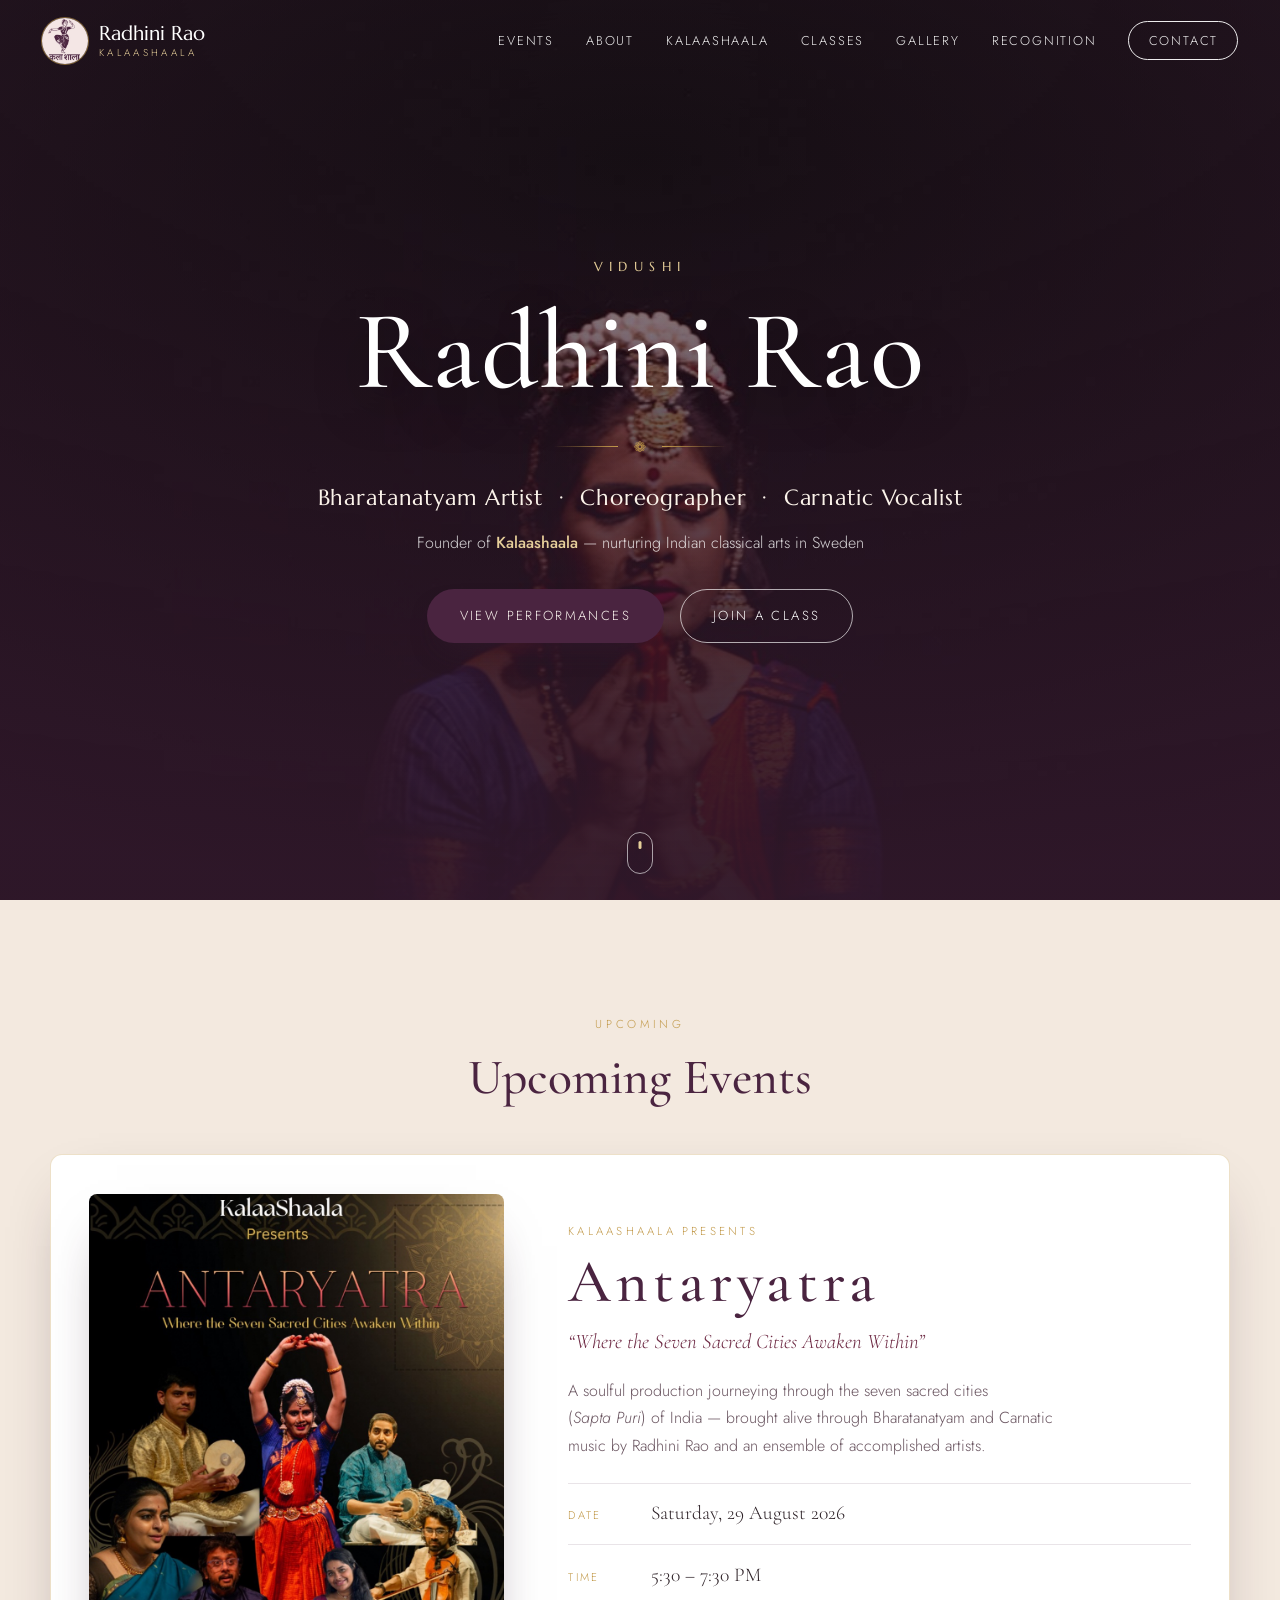
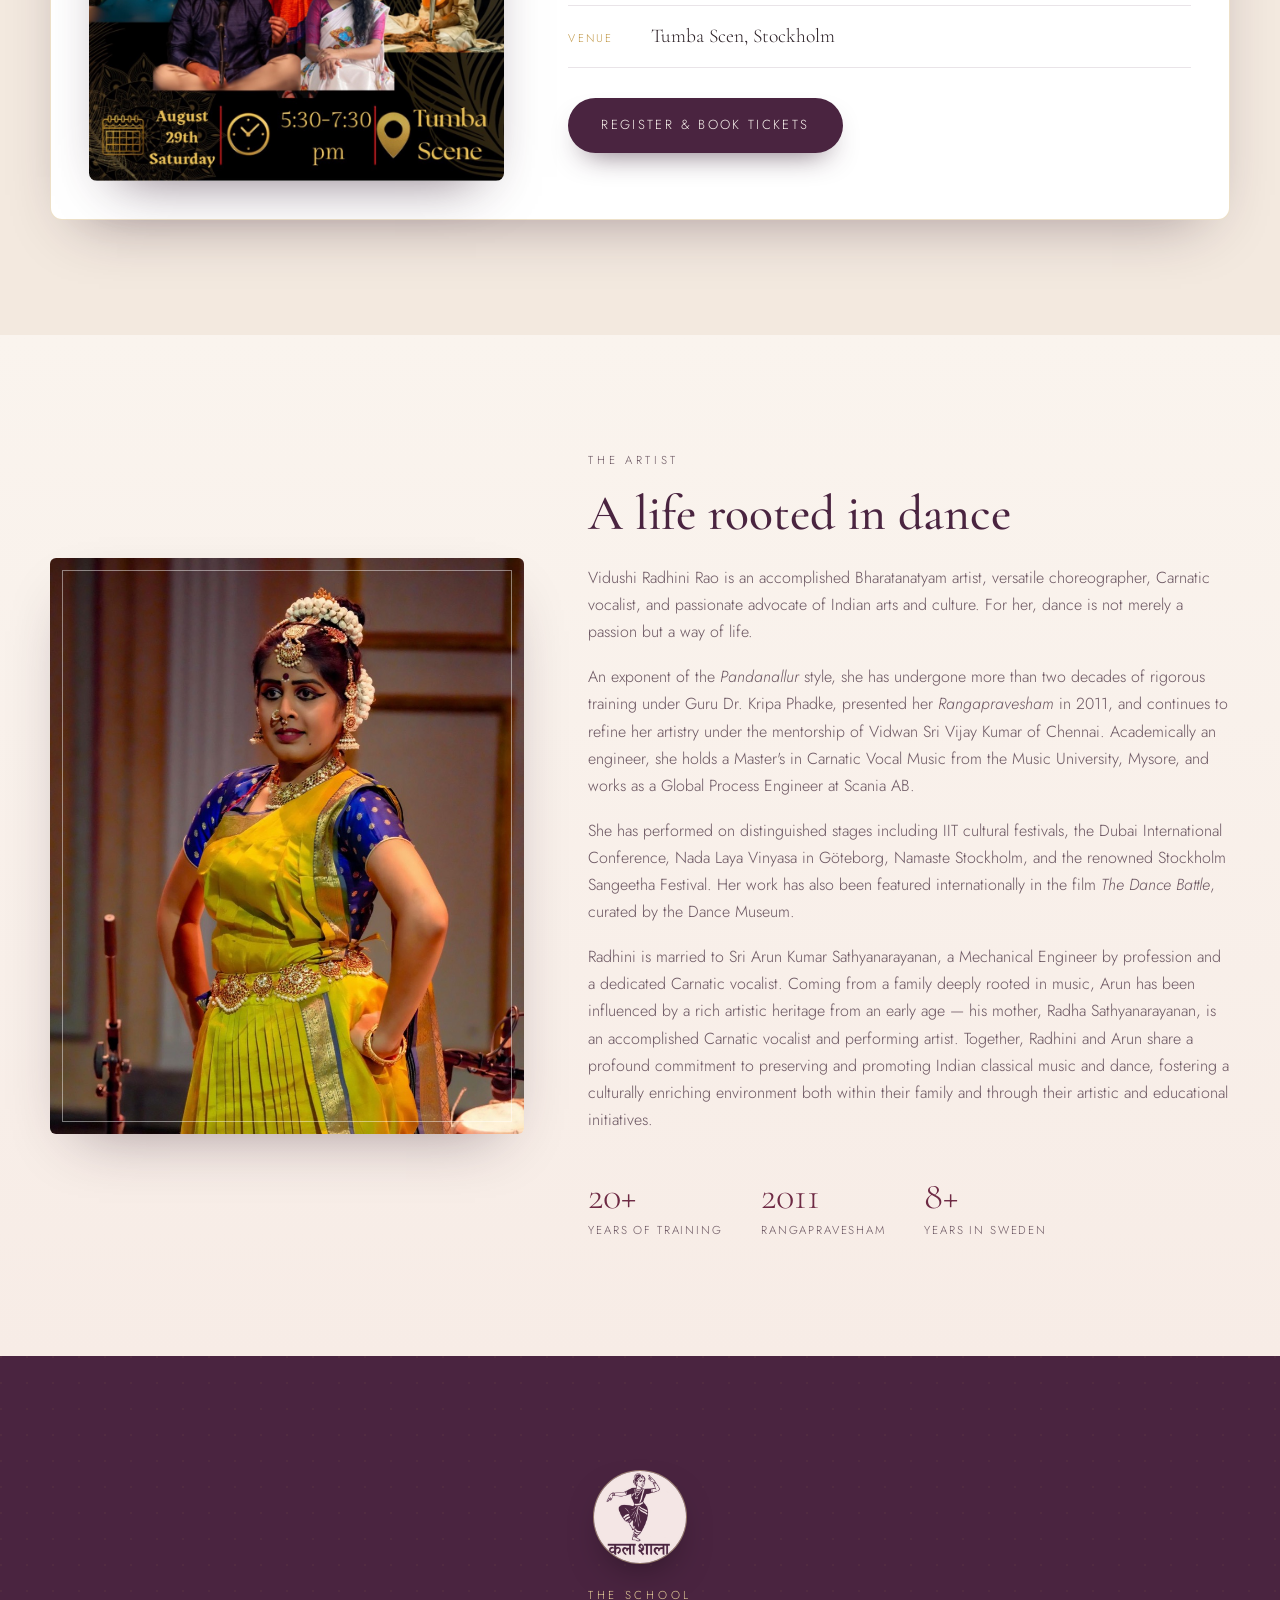
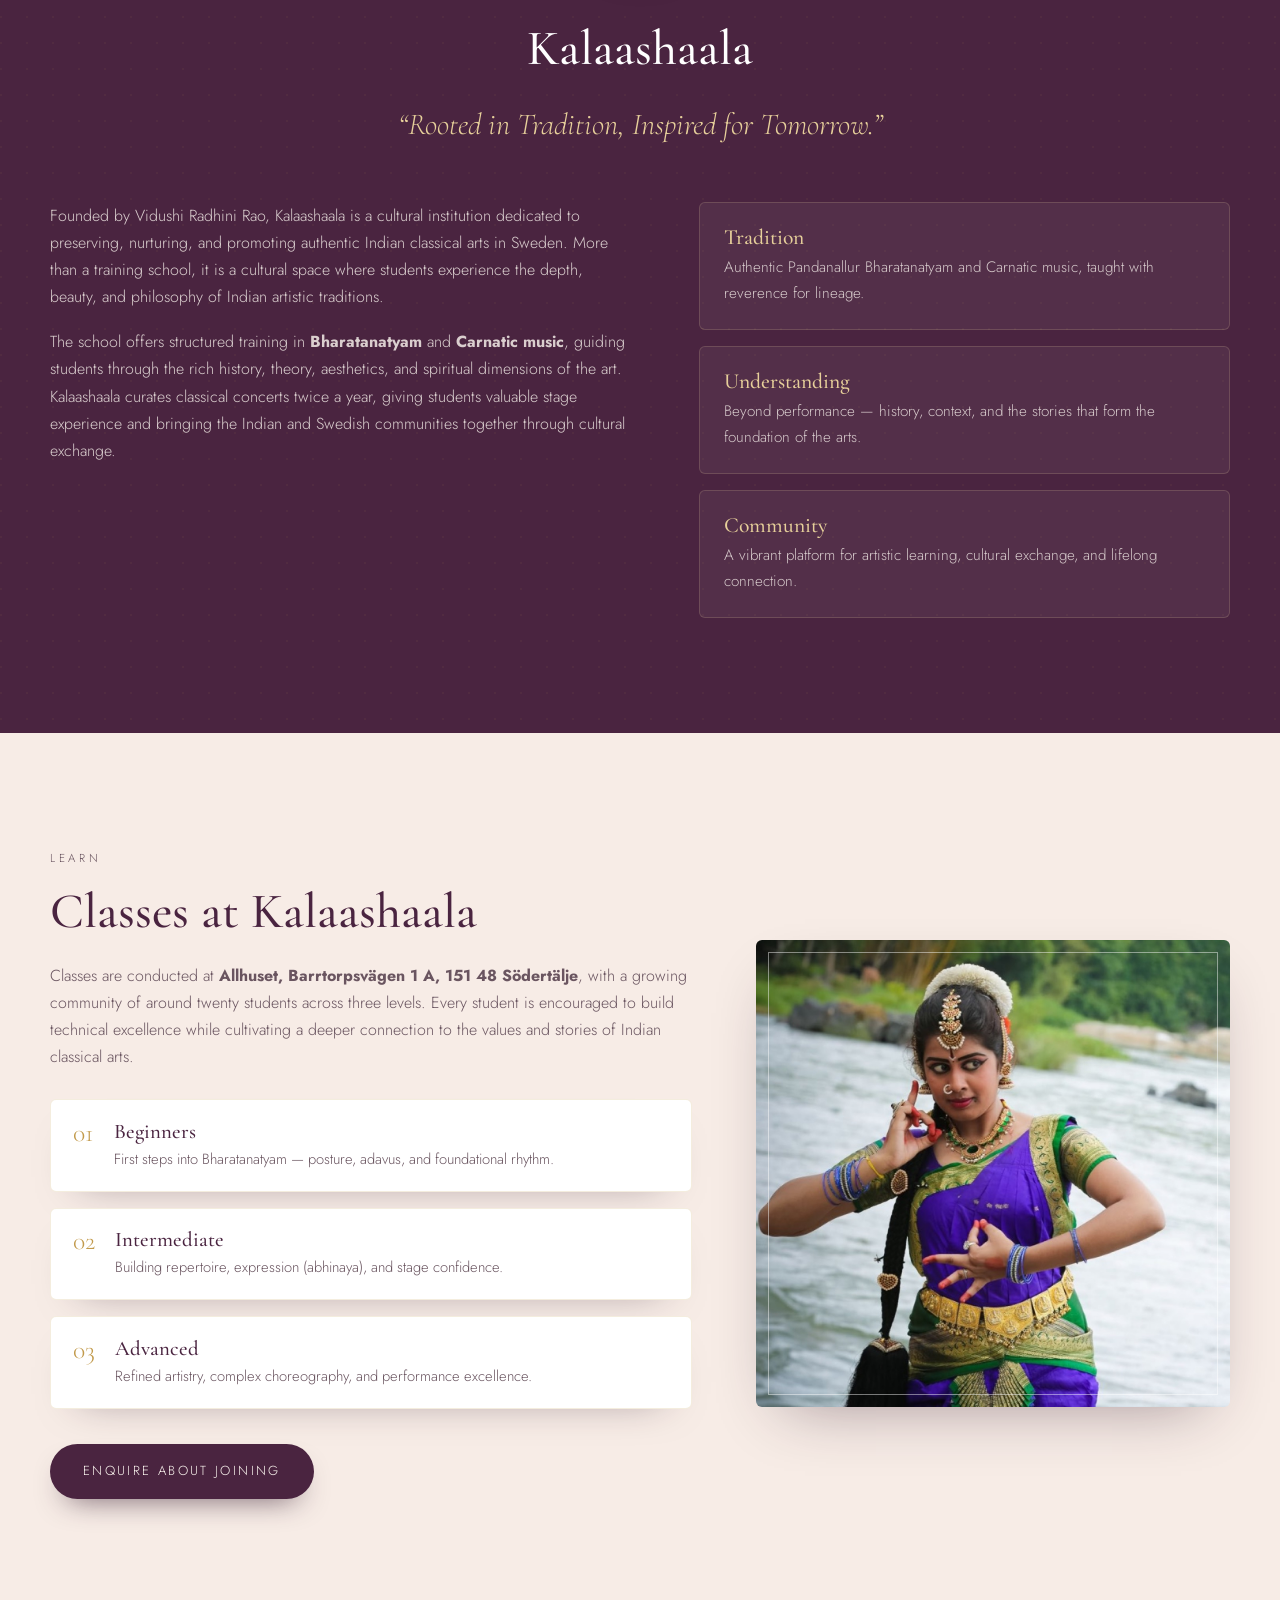
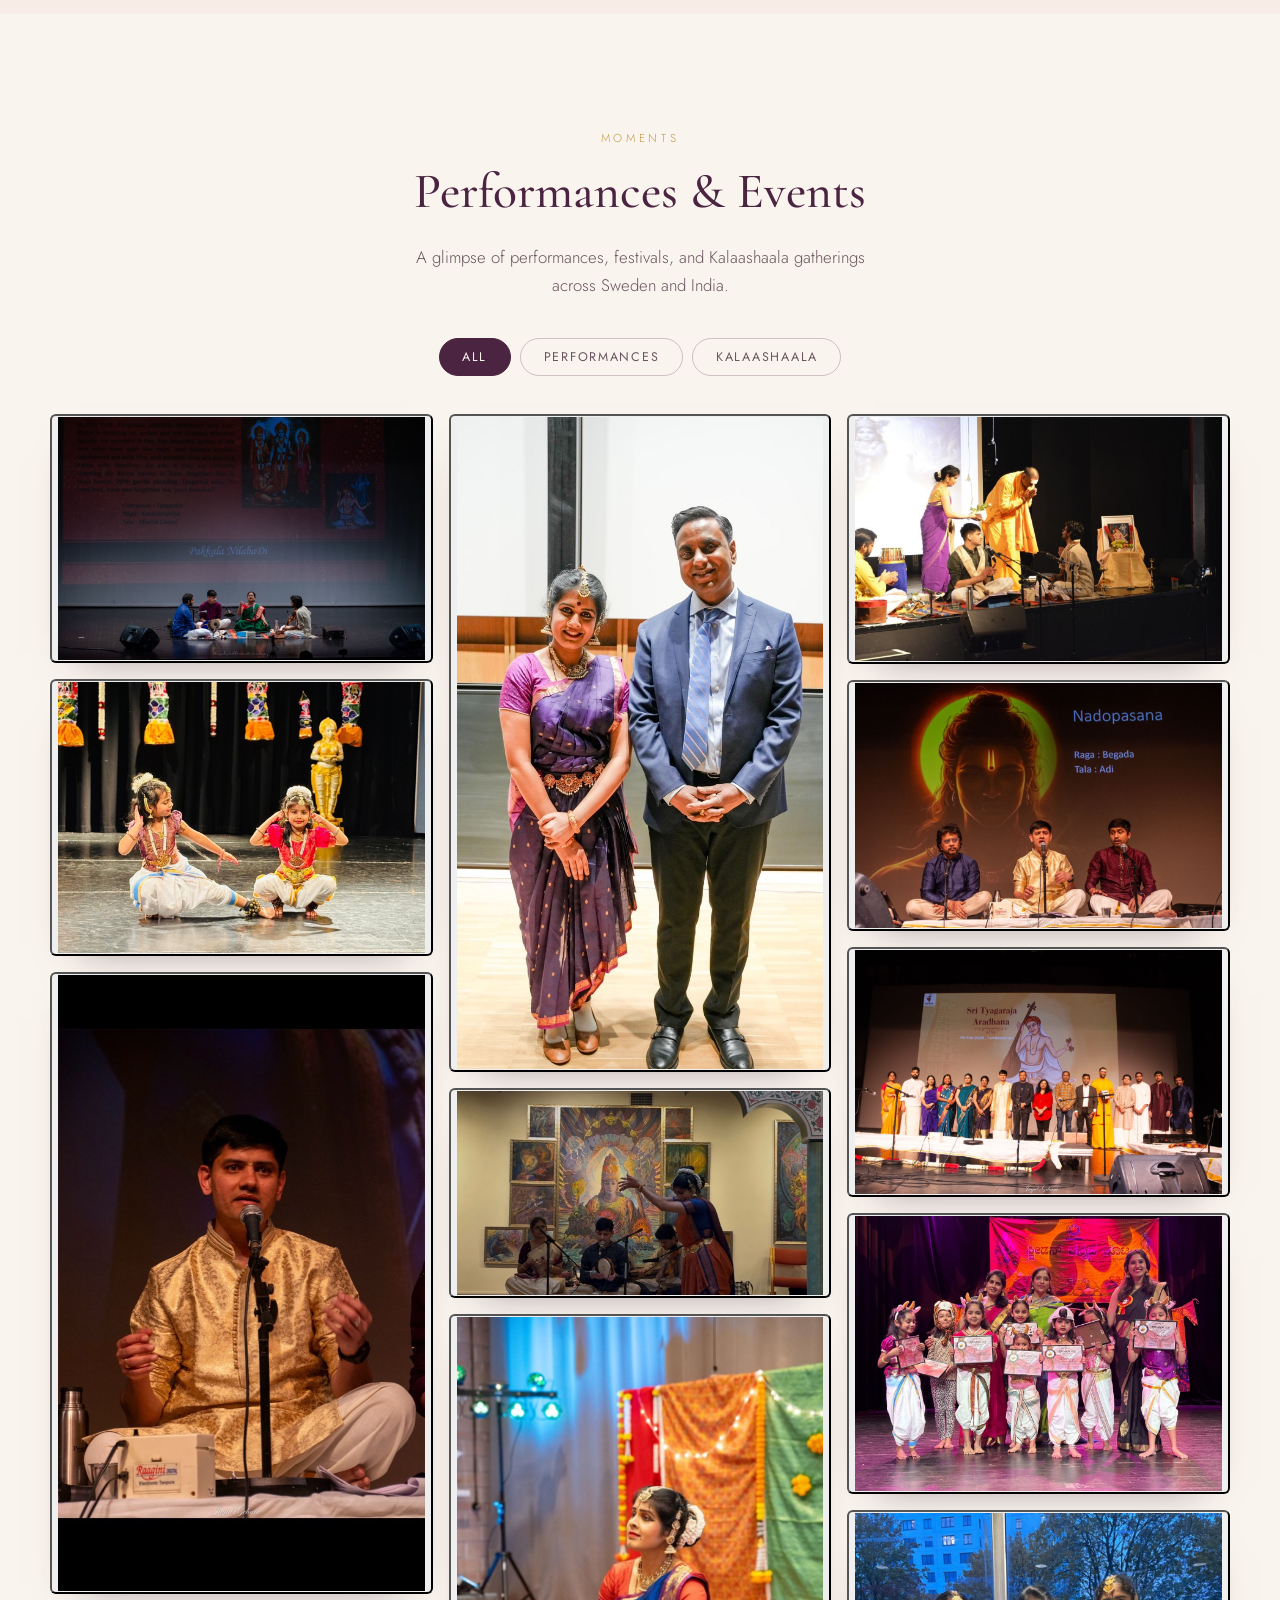
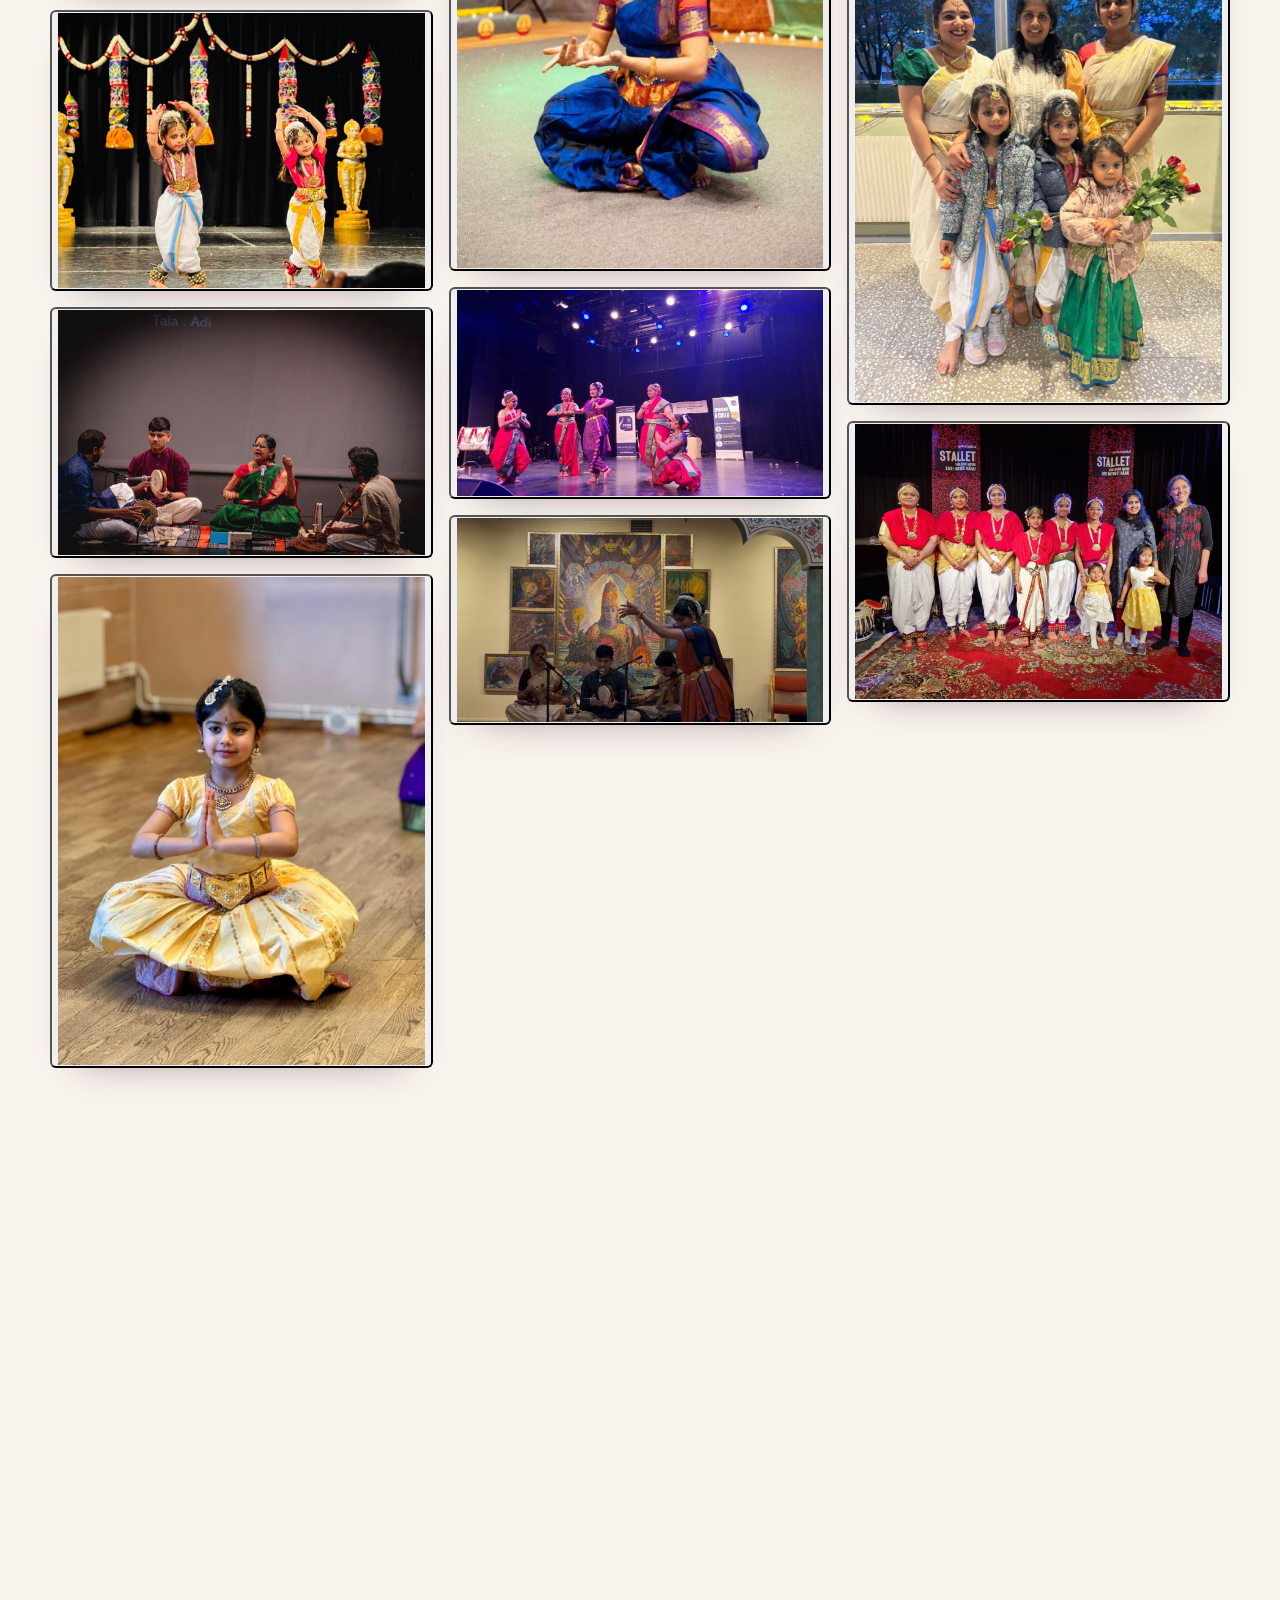
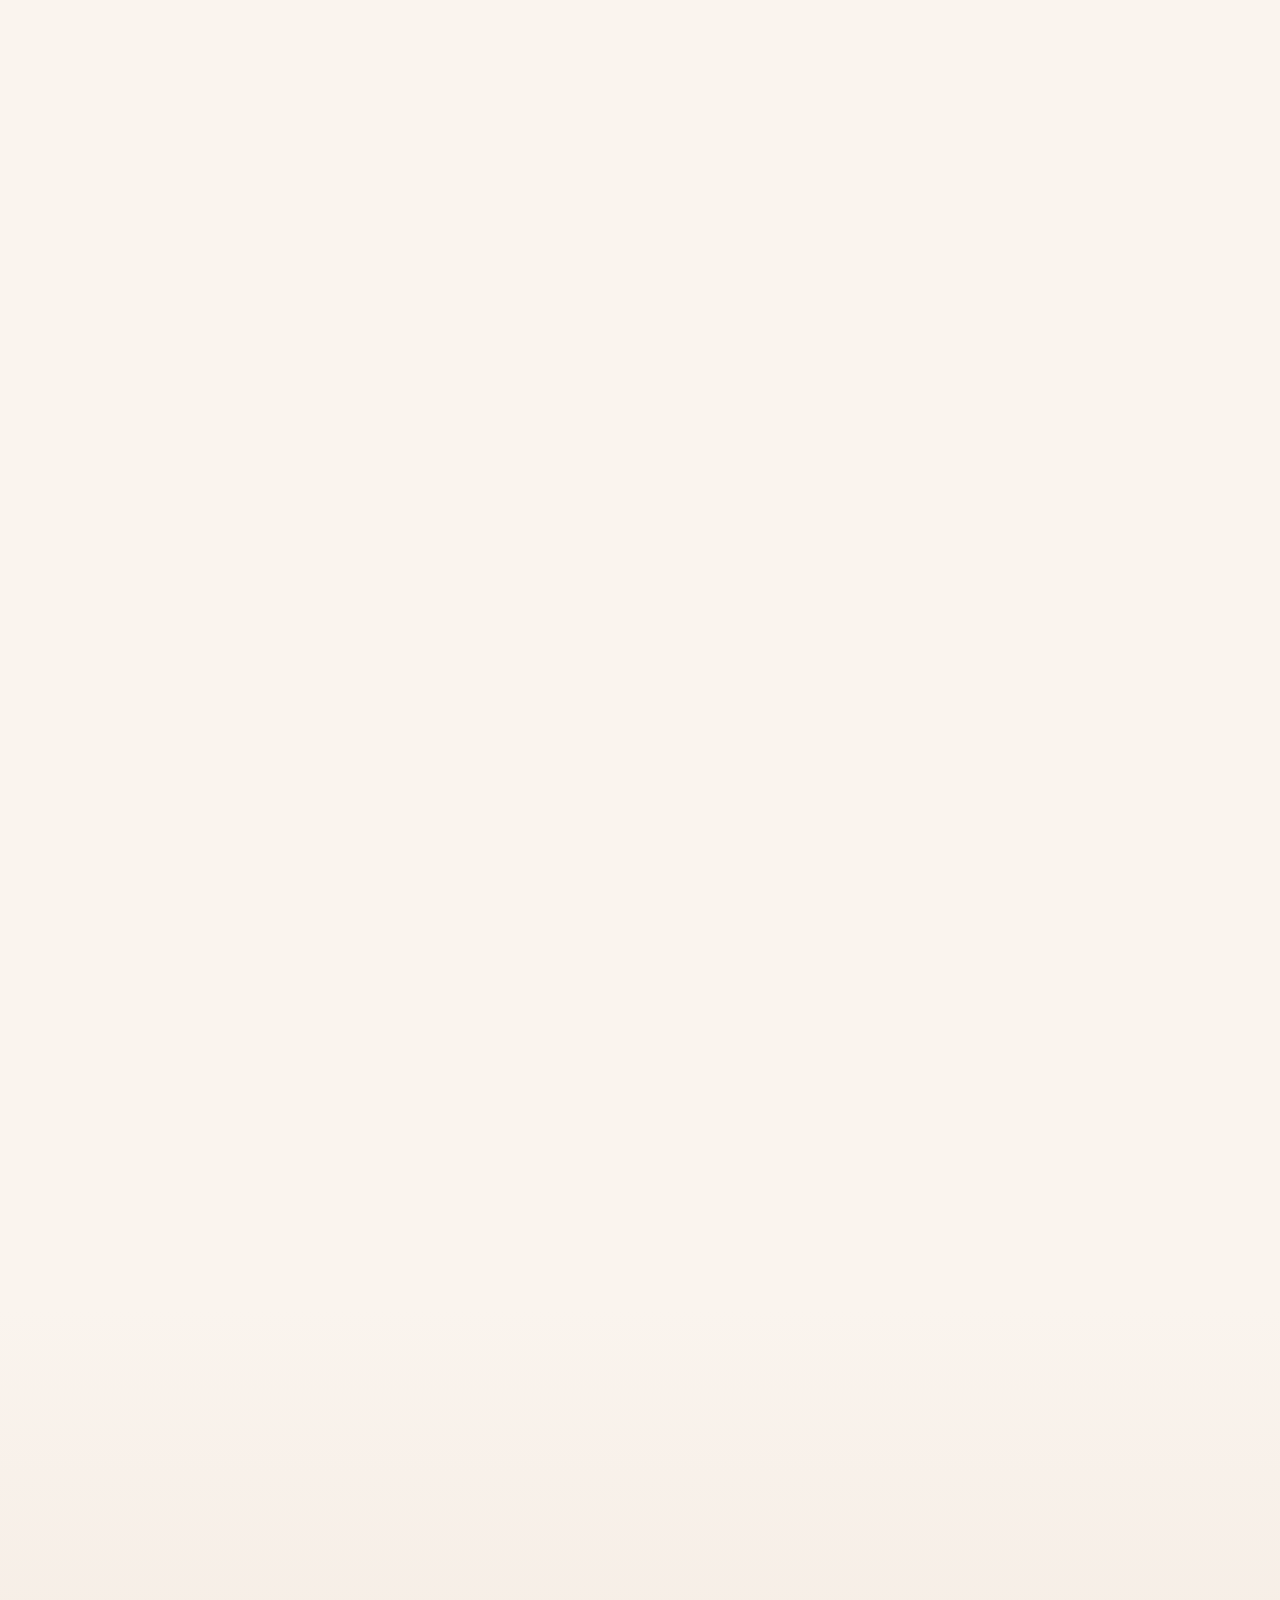
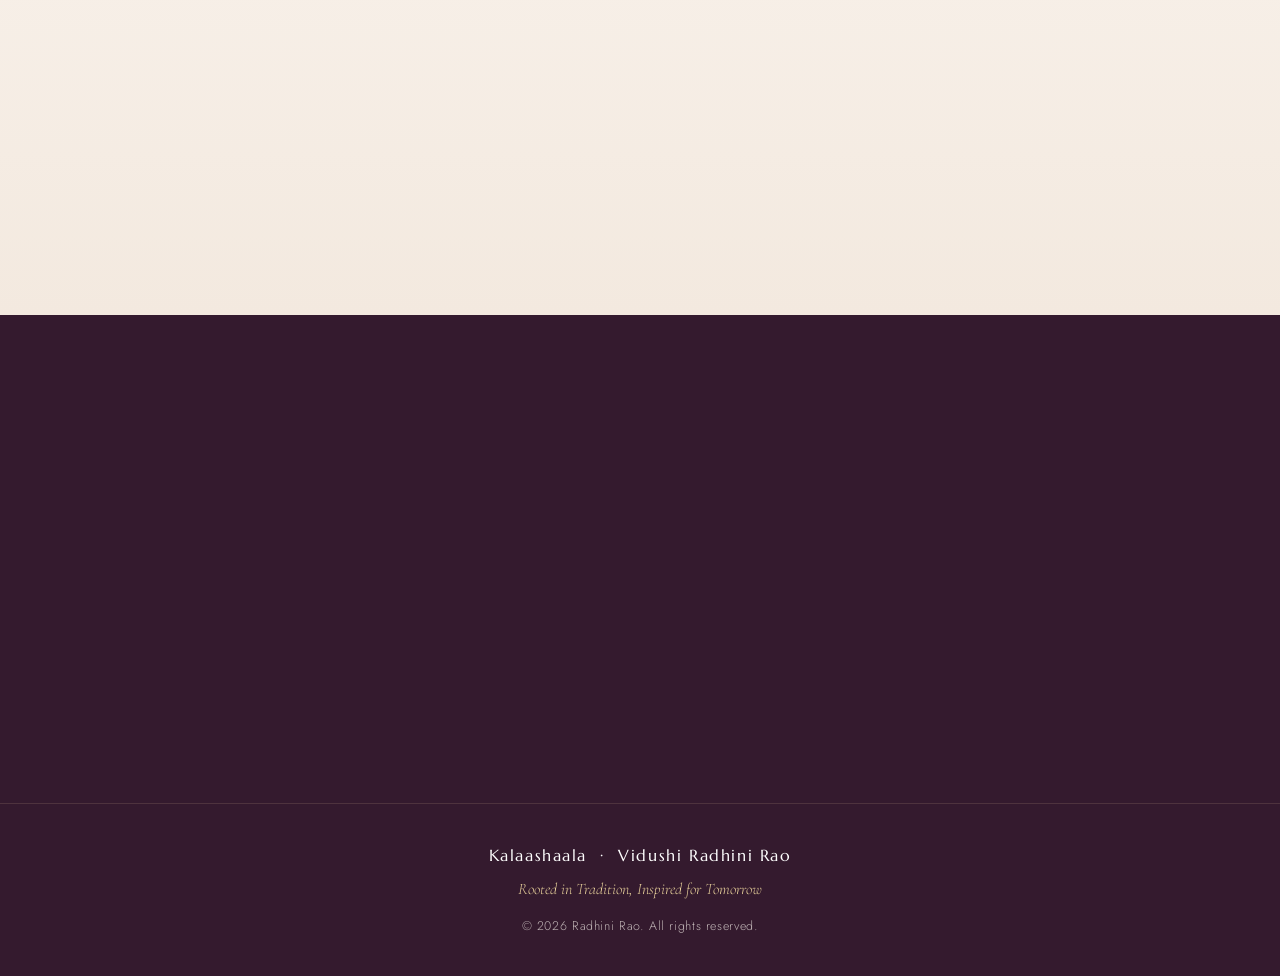
==== commit 2707ac67: "Link Antaryatra event to Ticketly registration Co-Authored-By: Claude Opus 4.8 (1M context) <noreply" ====
--- a/index.html
+++ b/index.html
@@ -112,7 +112,7 @@
             </li>
           </ul>
 
-          <a href="#contact" class="btn btn--solid">Enquire about tickets</a>
+          <a href="https://www.ticketly.eu/Event.aspx?eventId=49943" class="btn btn--solid" target="_blank" rel="noopener">Register &amp; Book Tickets</a>
         </div>
       </div>
     </div>
--- a/css/style.css
+++ b/css/style.css
@@ -88,13 +88,22 @@
   position:fixed; inset:0 0 auto 0; z-index:50;
   display:flex; align-items:center; justify-content:space-between;
   padding:1.1rem clamp(1.2rem,4vw,2.6rem);
-  transition:background .45s var(--ease), padding .45s var(--ease), box-shadow .45s var(--ease);
-}
-.site-header.scrolled{
+  transition:padding .45s var(--ease);
+}
+/* The scrolled backdrop lives on a pseudo-element rather than on the header
+   itself. backdrop-filter on the header would make it the containing block
+   for the fixed-position mobile nav, trapping the menu inside the header bar
+   (it would appear at the top and require scrolling up to see it). */
+.site-header::before{
+  content:""; position:absolute; inset:0; z-index:-1;
   background:rgba(250,244,238,.92);
   backdrop-filter:blur(10px);
+  box-shadow:0 10px 30px -20px rgba(52,26,46,.5);
+  opacity:0; transition:opacity .45s var(--ease);
+}
+.site-header.scrolled::before{ opacity:1; }
+.site-header.scrolled{
   padding:.6rem clamp(1.2rem,4vw,2.6rem);
-  box-shadow:0 10px 30px -20px rgba(52,26,46,.5);
 }
 .brand{ display:flex; align-items:center; gap:.7rem; }
 .brand__logo{
@@ -127,7 +136,7 @@
 
 .nav-toggle{
   display:none; flex-direction:column; gap:5px; background:none; border:0;
-  cursor:pointer; padding:6px; z-index:60;
+  cursor:pointer; padding:6px; position:relative; z-index:60;
 }
 .nav-toggle span{ width:26px; height:2px; background:#fff; transition:.35s var(--ease); }
 .scrolled .nav-toggle span{ background:var(--plum); }
@@ -304,14 +313,14 @@
 .contact .kicker{ color:var(--gold-soft); }
 .contact__grid{ display:grid; grid-template-columns:1fr 1fr; gap:clamp(2rem,5vw,4rem); align-items:center; }
 .contact__intro p{ color:rgba(250,244,238,.78); }
-.socials{ display:flex; gap:1rem; margin-top:1.4rem; }
+.socials{ display:flex; flex-wrap:wrap; gap:1rem; margin-top:1.4rem; }
 .social{ font-size:.78rem; letter-spacing:.16em; text-transform:uppercase; padding:.6rem 1.4rem; border:1px solid rgba(230,207,154,.4); border-radius:2rem; transition:.35s var(--ease); }
 .social:hover{ background:var(--gold); color:var(--plum-deep); border-color:var(--gold); }
 .contact__cards{ display:grid; grid-template-columns:1fr 1fr; gap:1rem; }
 .ccard{ background:rgba(255,255,255,.05); border:1px solid rgba(230,207,154,.18); border-radius:8px; padding:1.4rem 1.5rem; display:flex; flex-direction:column; gap:.4rem; transition:.4s var(--ease); }
 a.ccard:hover{ background:rgba(255,255,255,.1); transform:translateY(-4px); }
 .ccard__label{ font-size:.68rem; letter-spacing:.22em; text-transform:uppercase; color:var(--gold-soft); }
-.ccard__value{ font-family:var(--serif); font-size:1.2rem; color:#fff; }
+.ccard__value{ font-family:var(--serif); font-size:1.2rem; color:#fff; overflow-wrap:break-word; word-break:break-word; }
 .ccard--static{ opacity:.95; }
 
 /* =========================================================
@@ -354,6 +363,10 @@
   .nav.open{ transform:none; }
   .nav a{ color:var(--cream) !important; font-size:1rem; }
   .nav-toggle{ display:flex; }
+  /* When the menu is open the toggle sits on the plum panel, so keep the
+     bars light even when scrolled (otherwise the X is plum-on-plum and
+     vanishes at the bottom of the page). */
+  .nav-toggle.active span{ background:#fff; }
   .nav.open ~ .nav-toggle span,
   .nav-toggle.active span:nth-child(1){ transform:translateY(7px) rotate(45deg); }
   .nav-toggle.active span:nth-child(2){ opacity:0; }
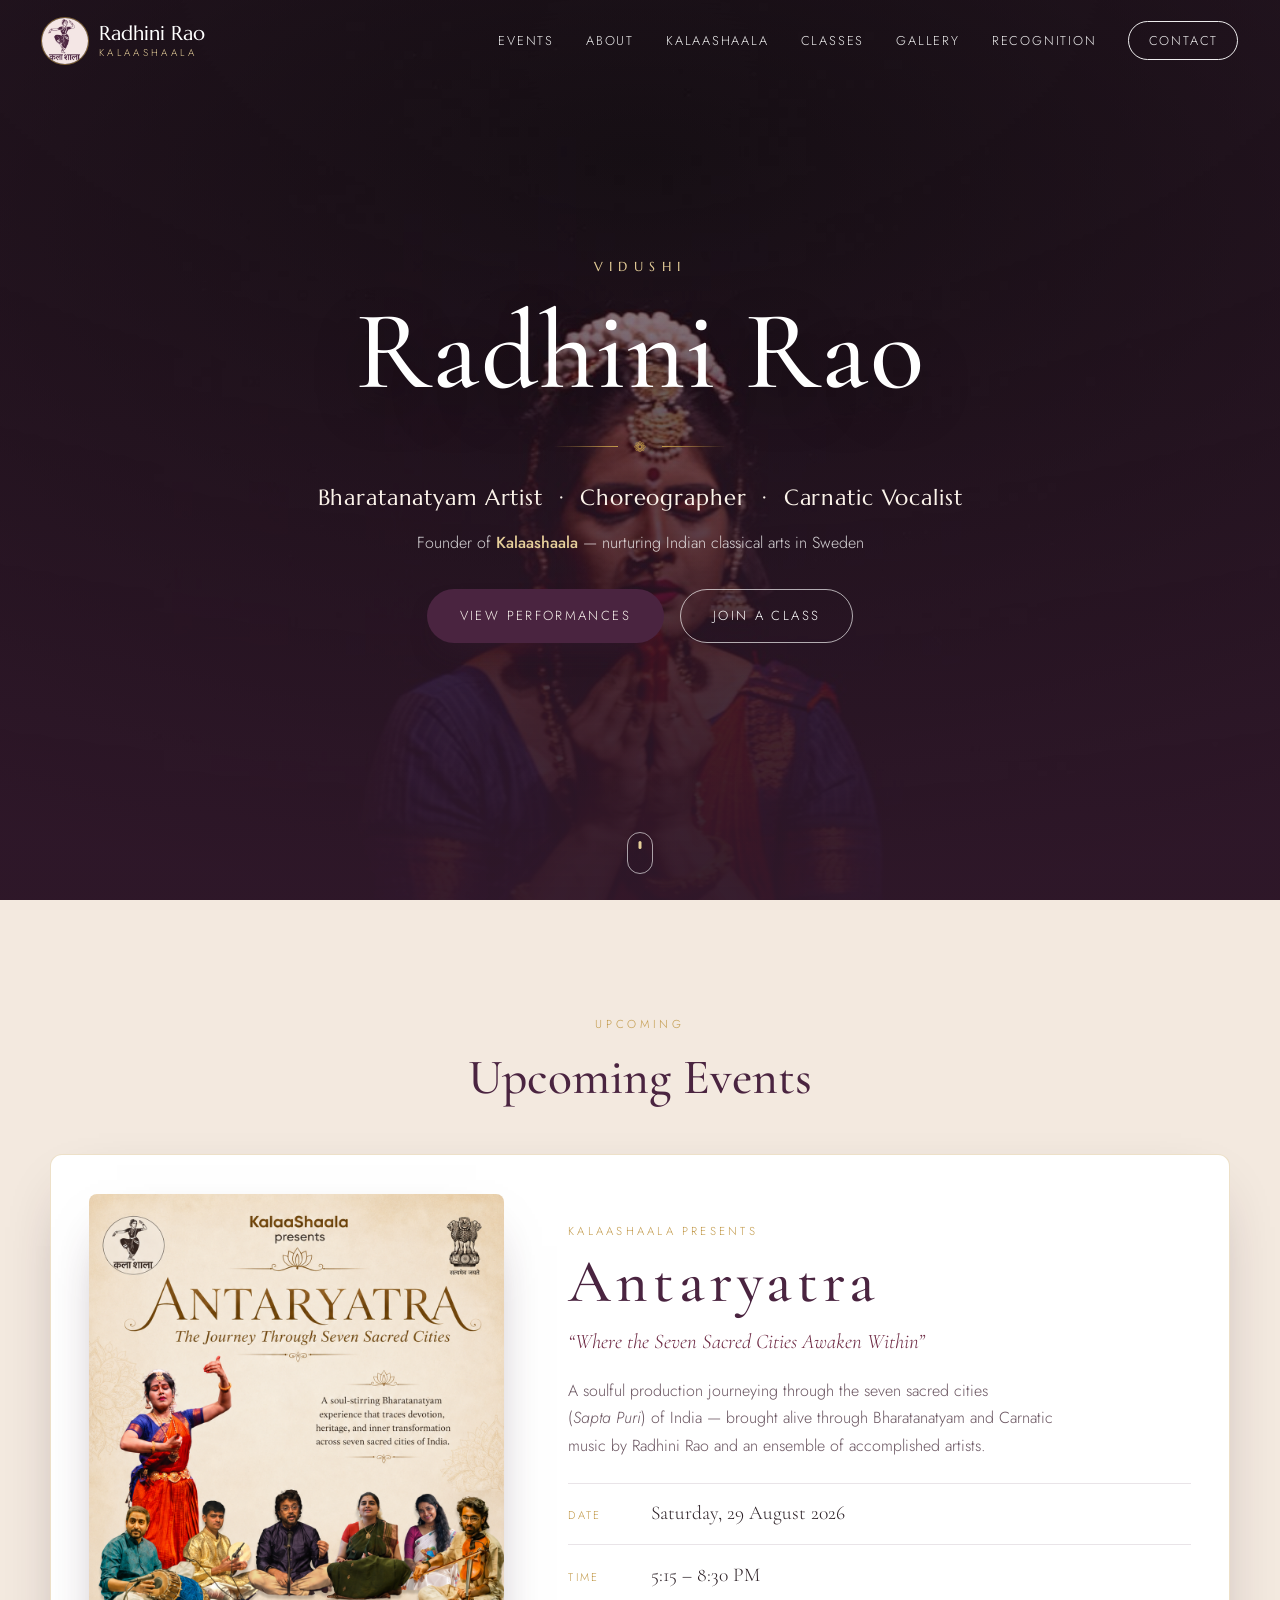
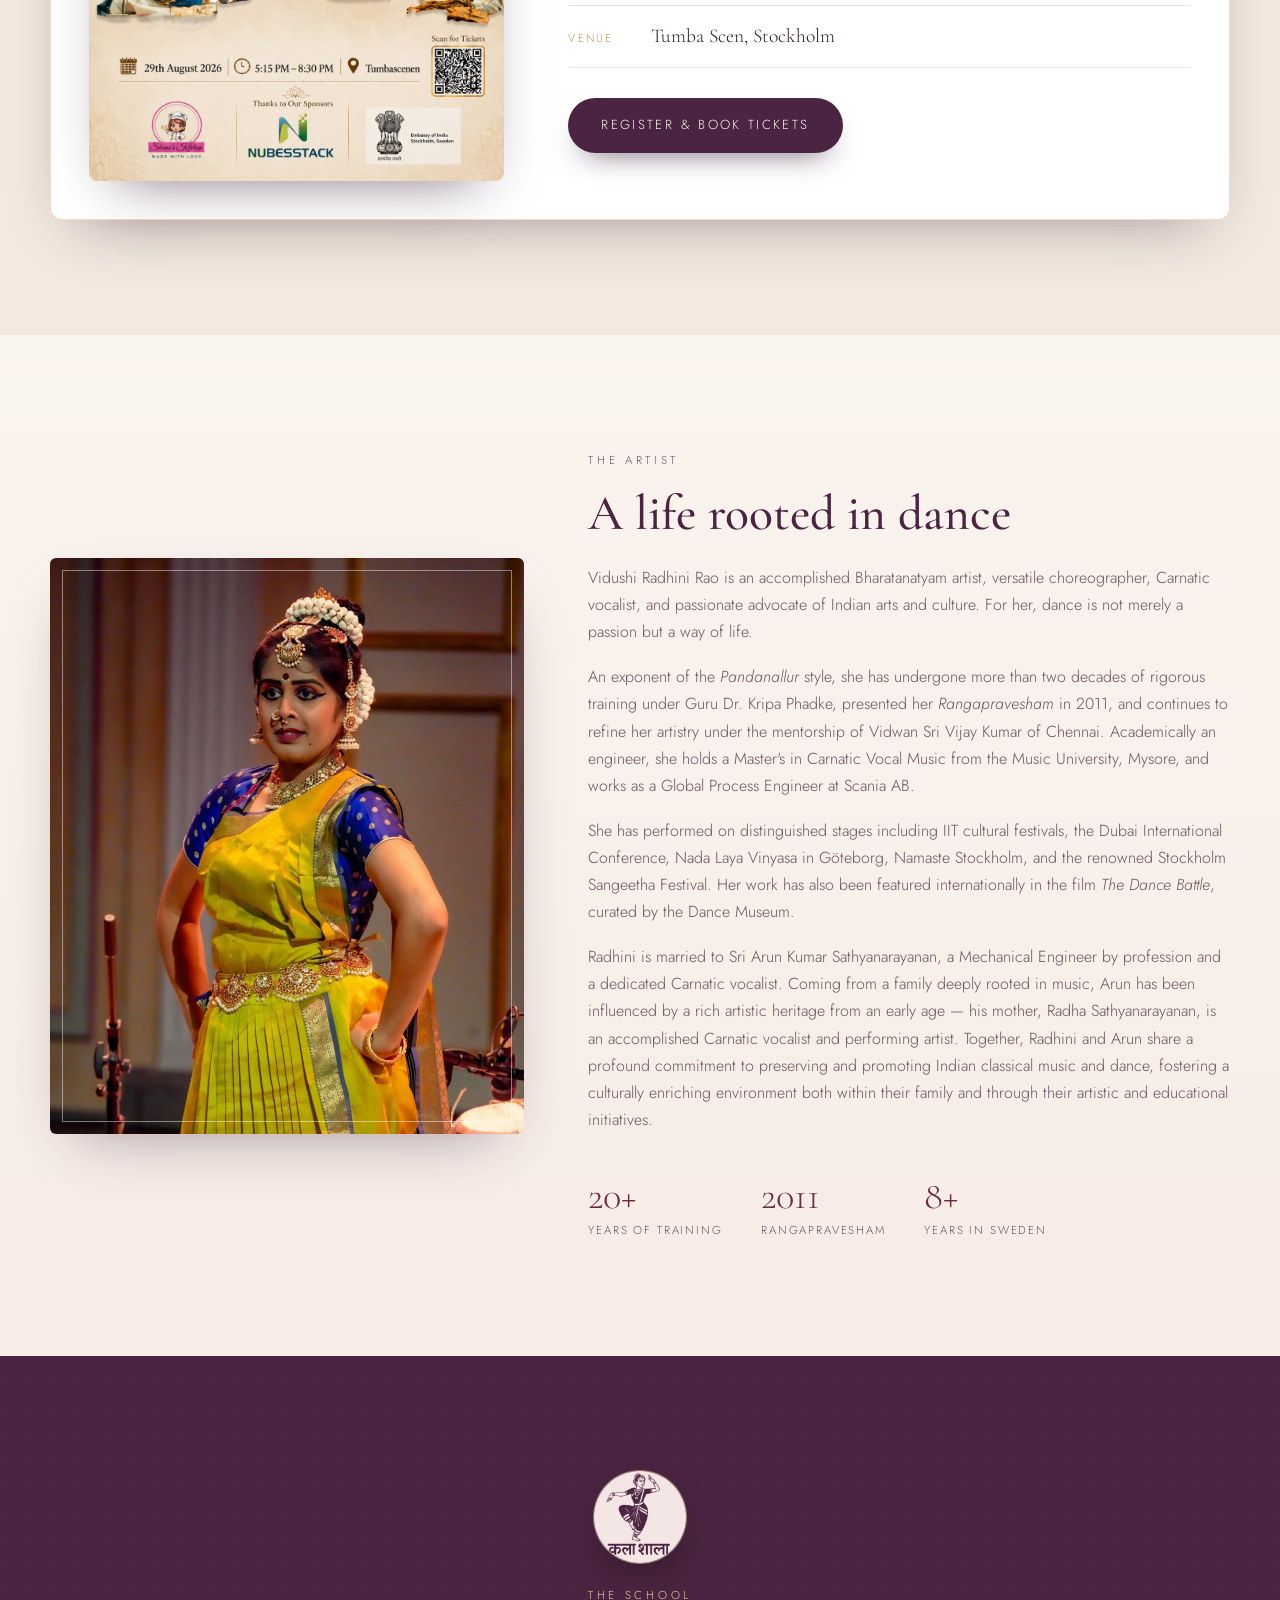
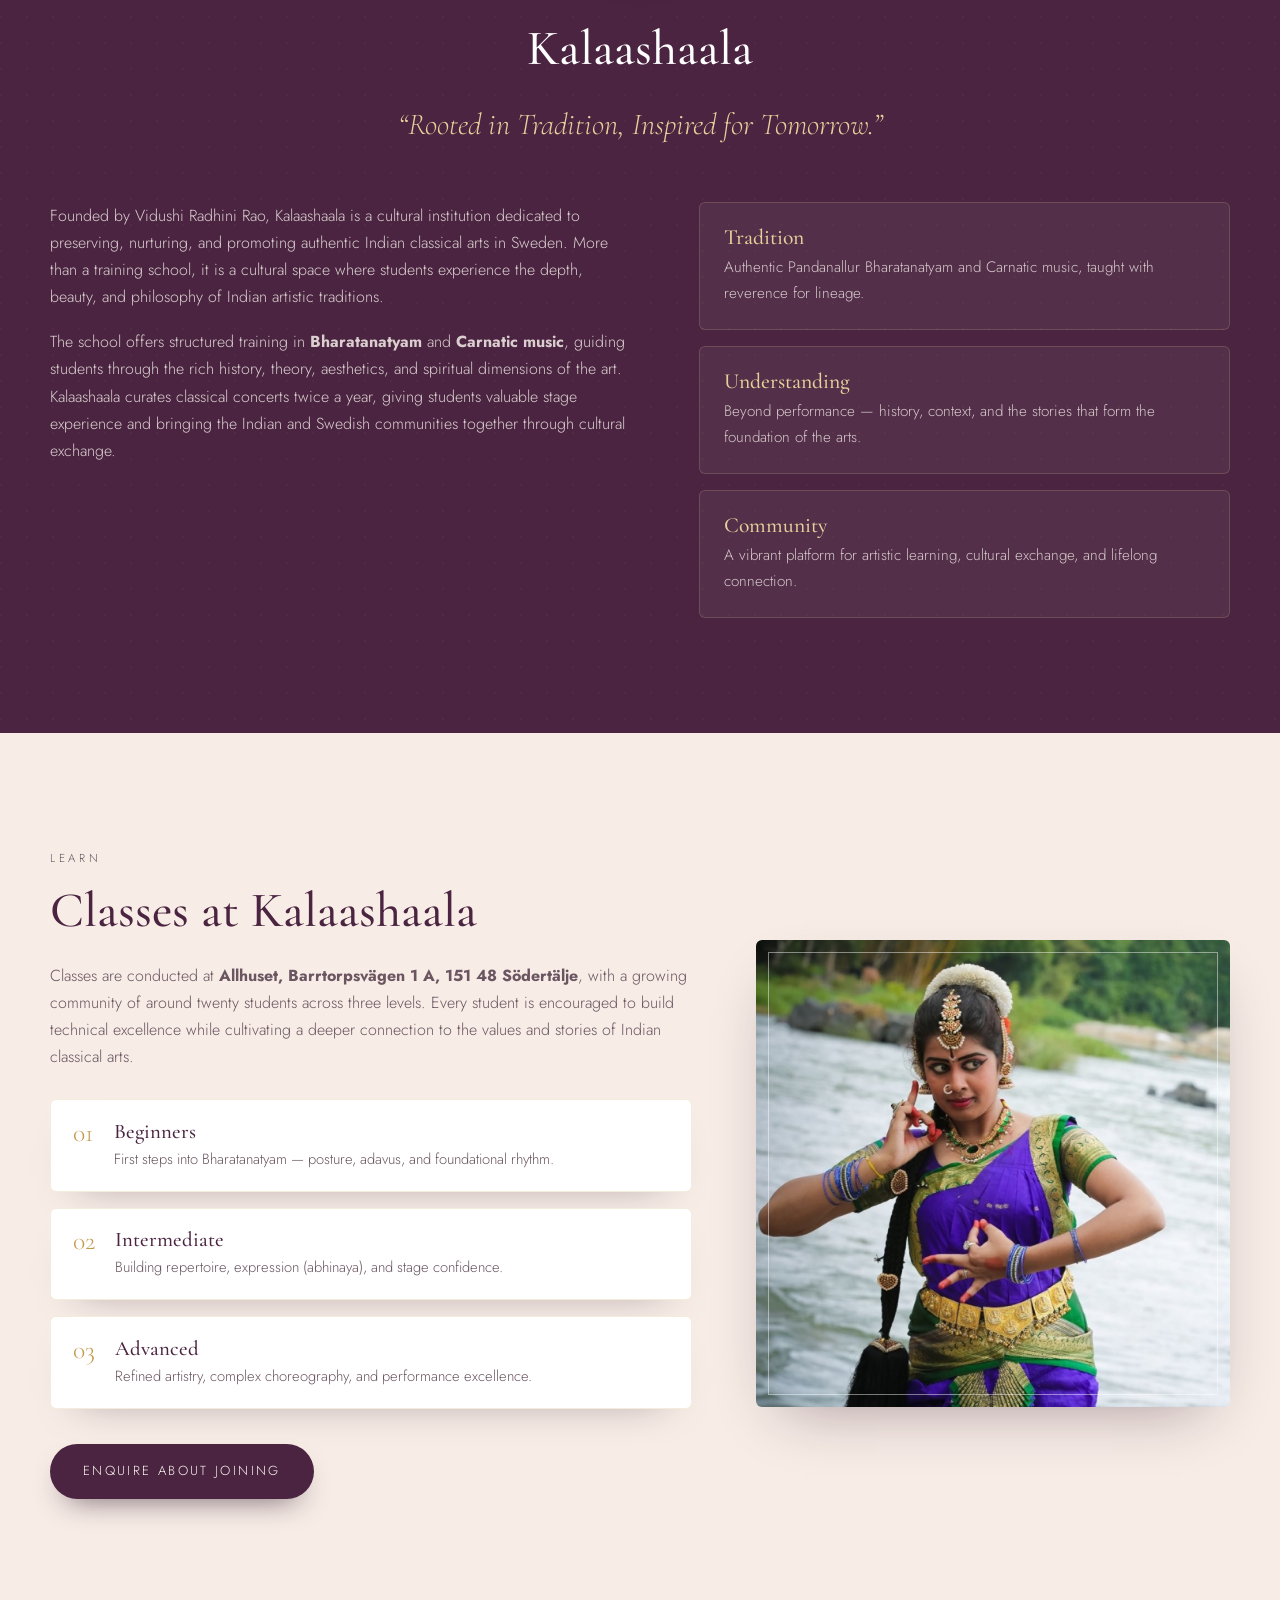
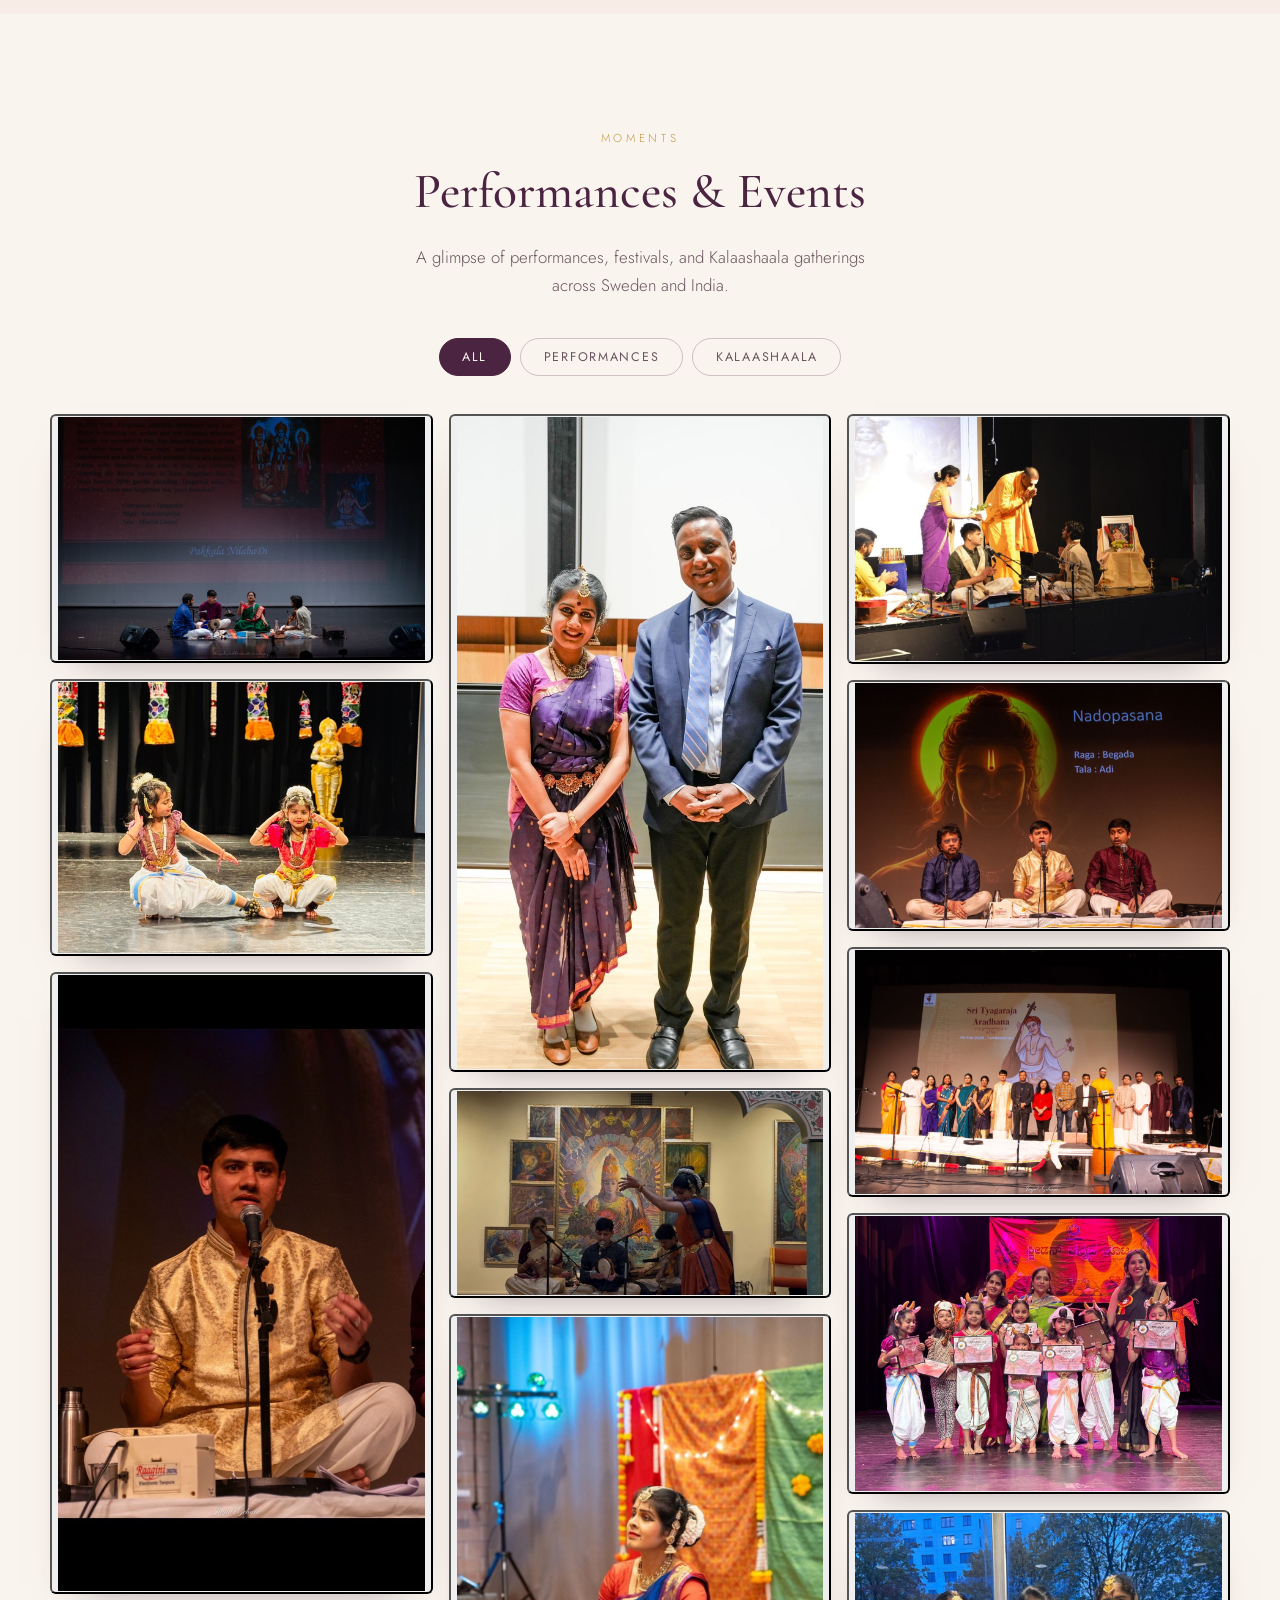
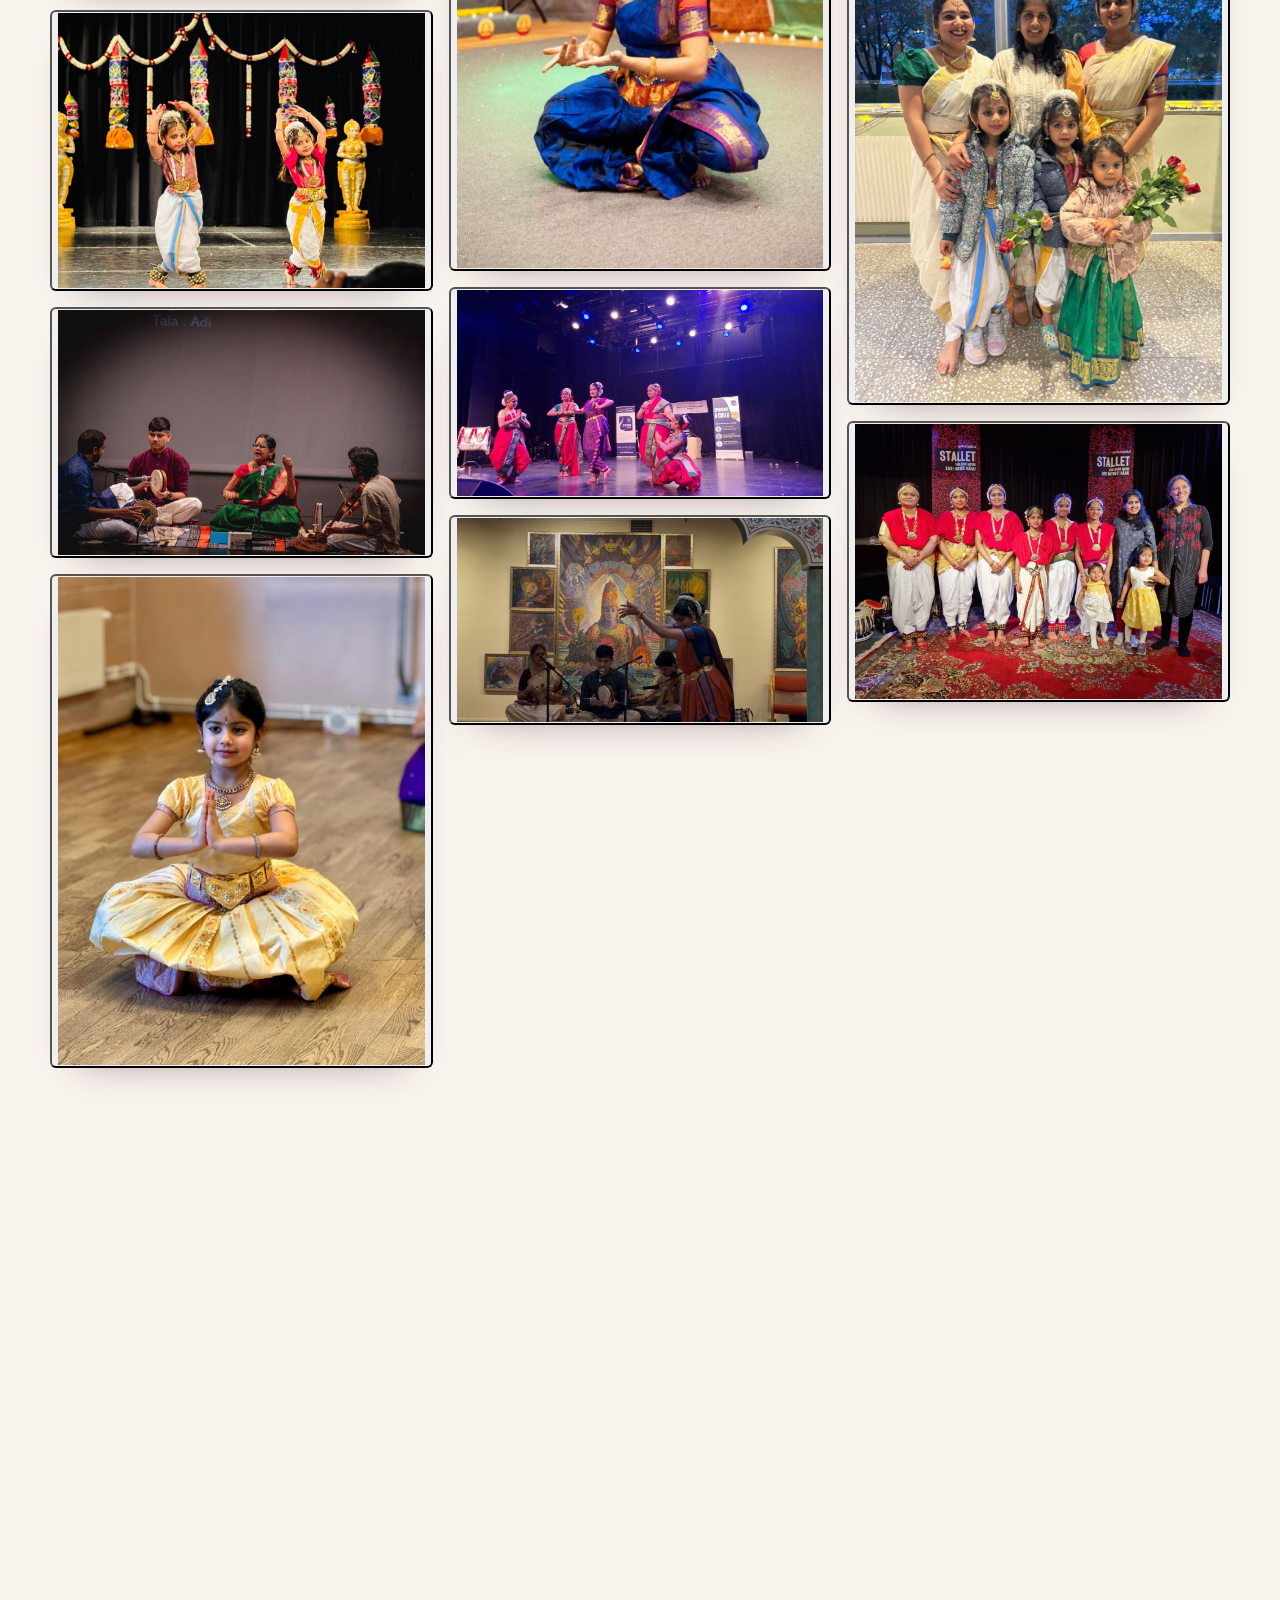
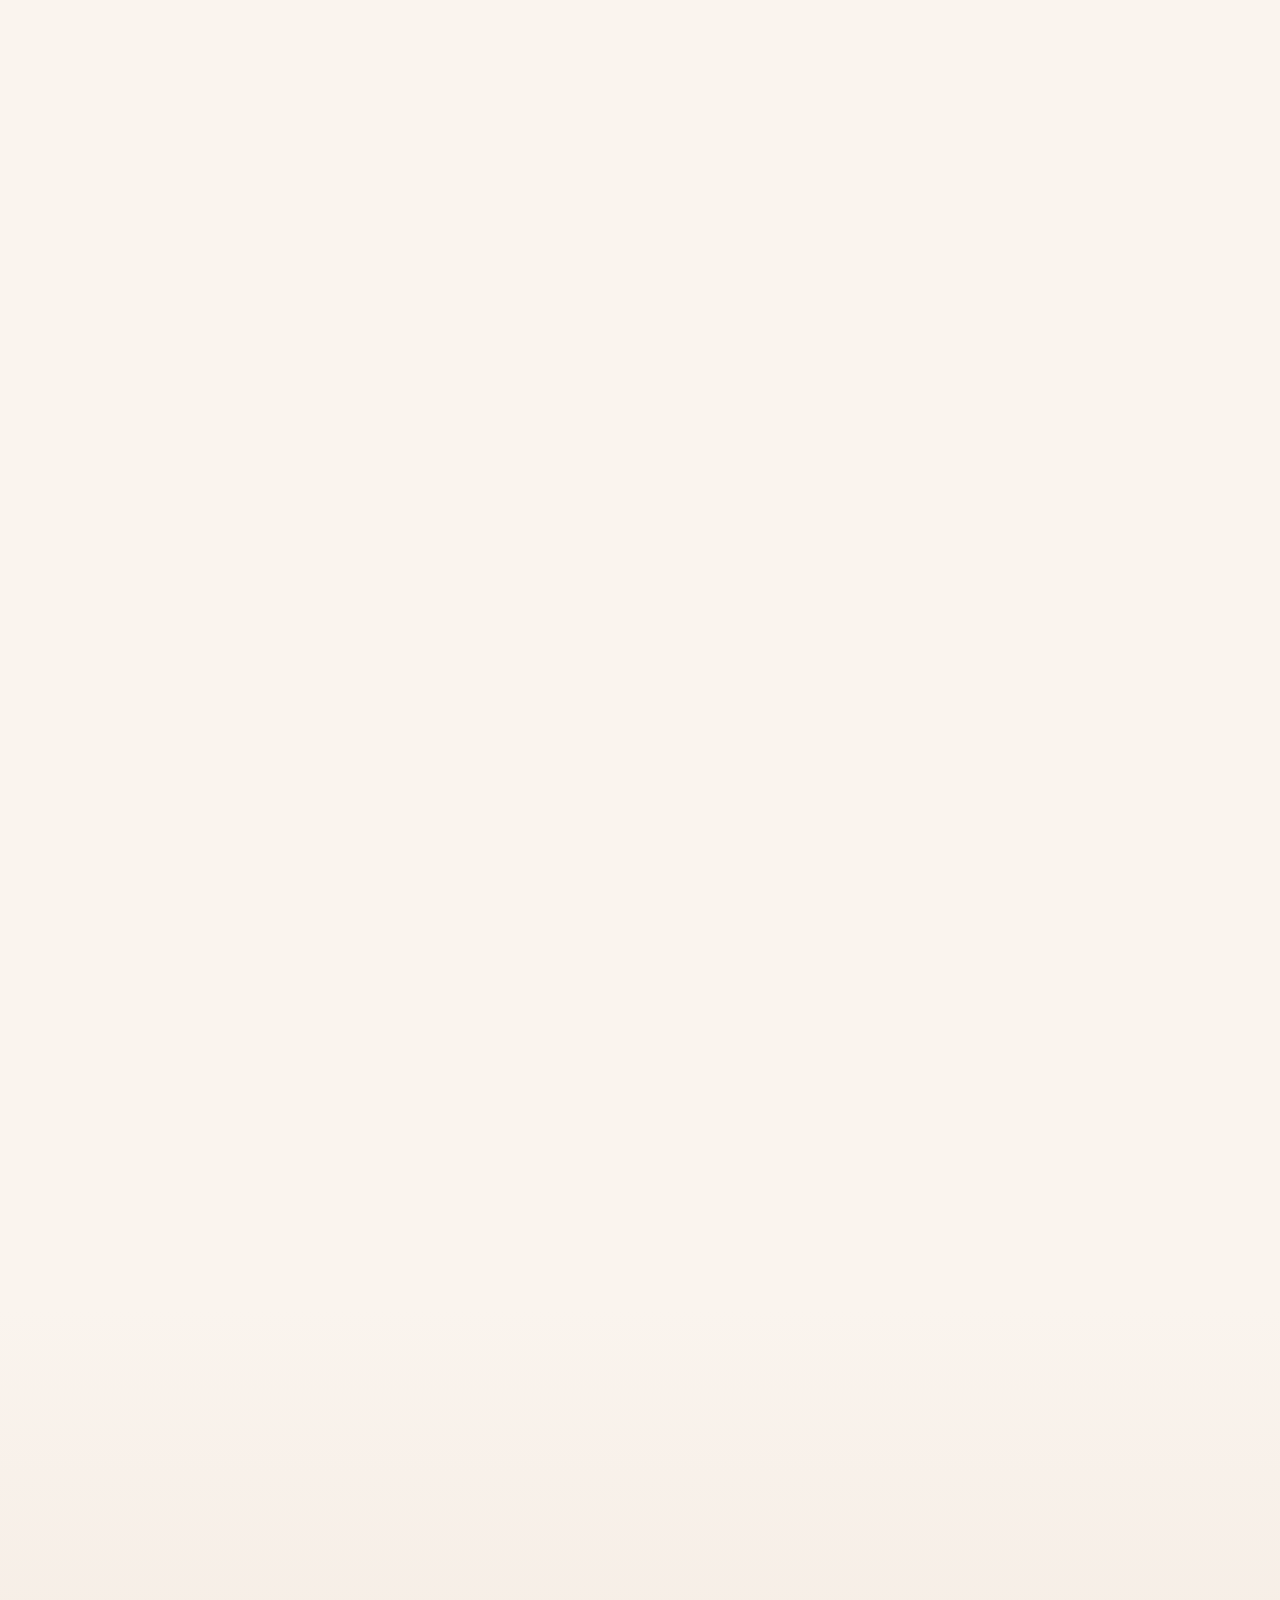
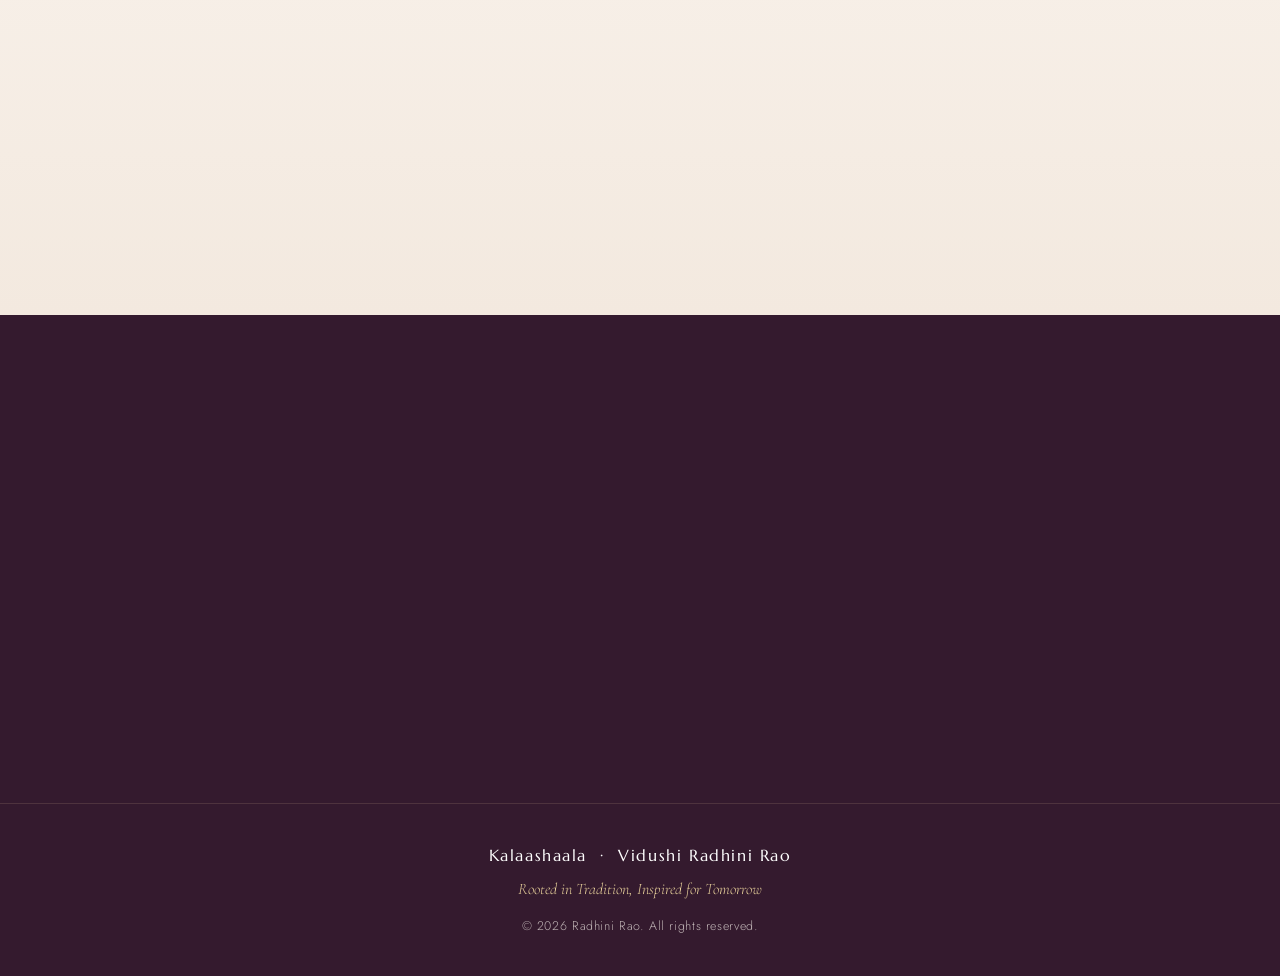
==== commit 6239878e: "Update Antaryatra flyer and event timing to 5:15 PM - 8:30 PM" ====
--- a/index.html
+++ b/index.html
@@ -104,7 +104,7 @@
             </li>
             <li>
               <span class="event__lbl">Time</span>
-              <span class="event__val">5:30 – 7:30 PM</span>
+              <span class="event__val">5:15 – 8:30 PM</span>
             </li>
             <li>
               <span class="event__lbl">Venue</span>
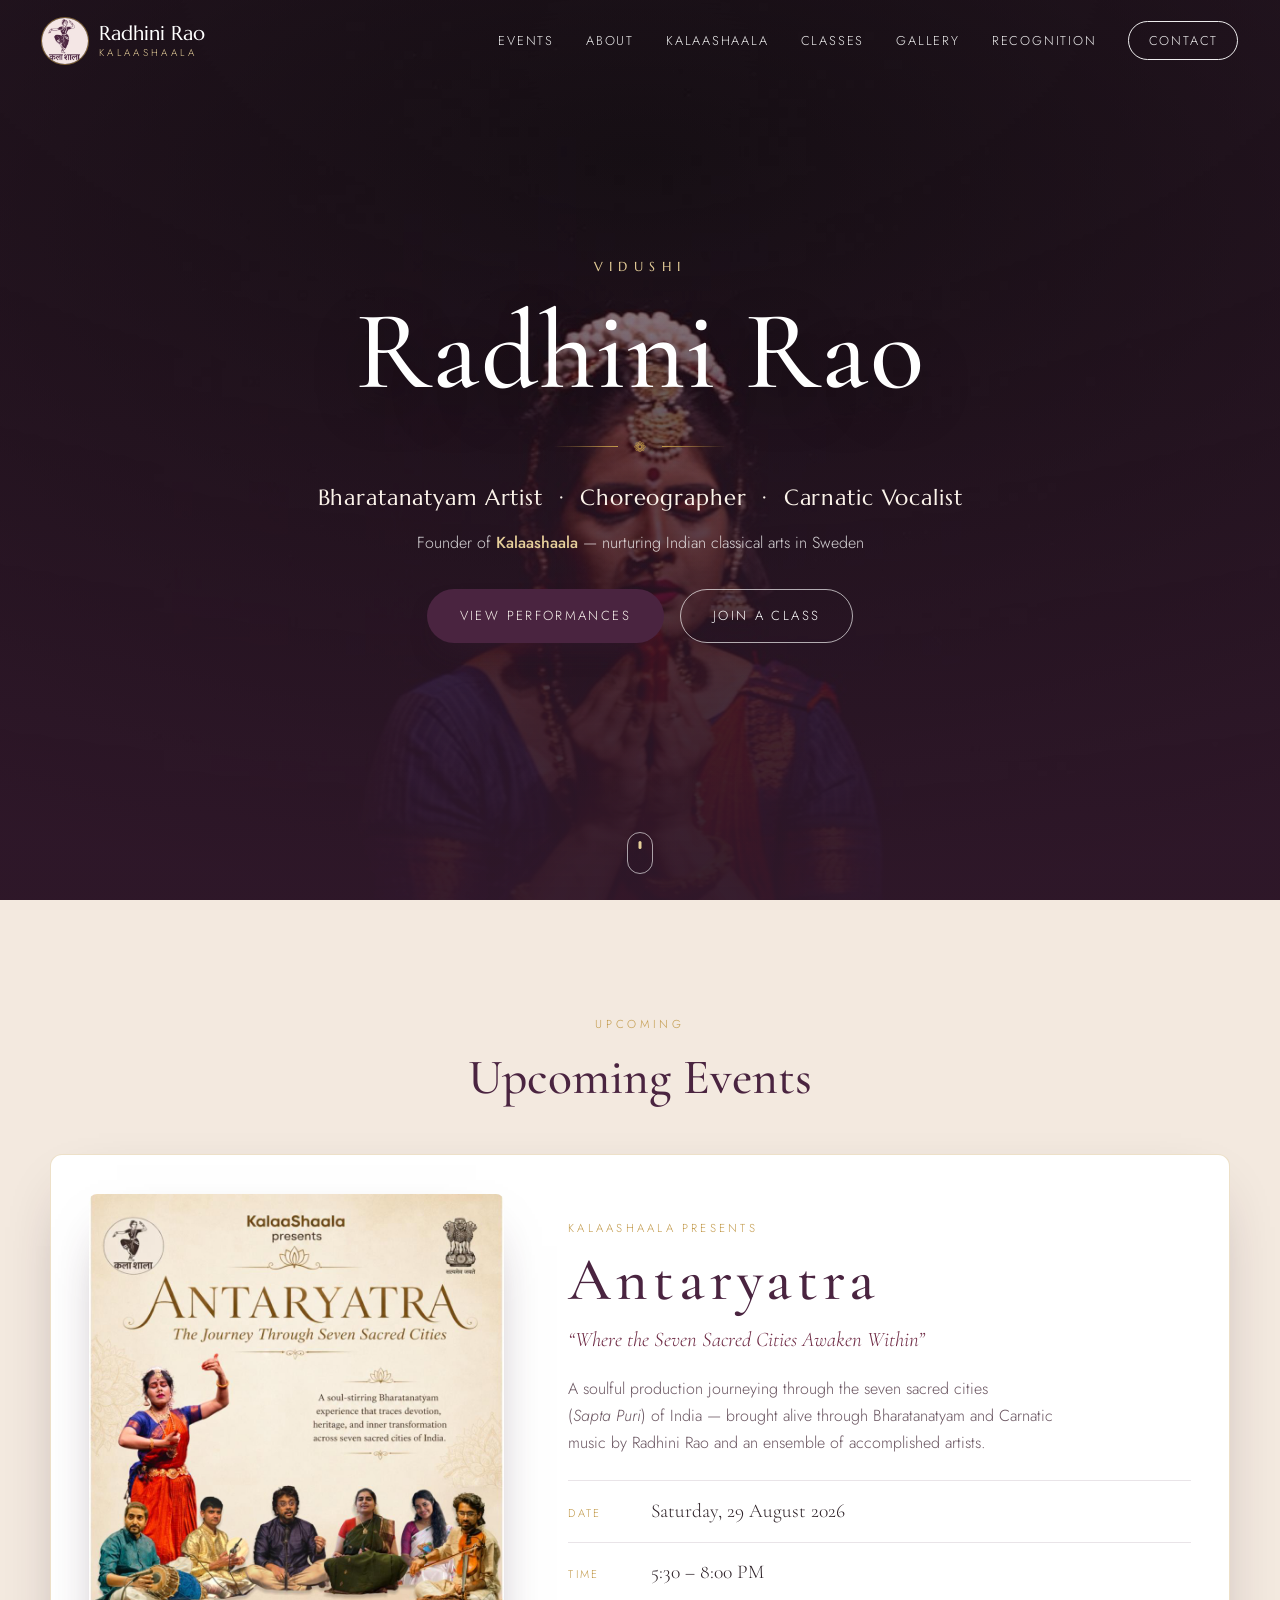
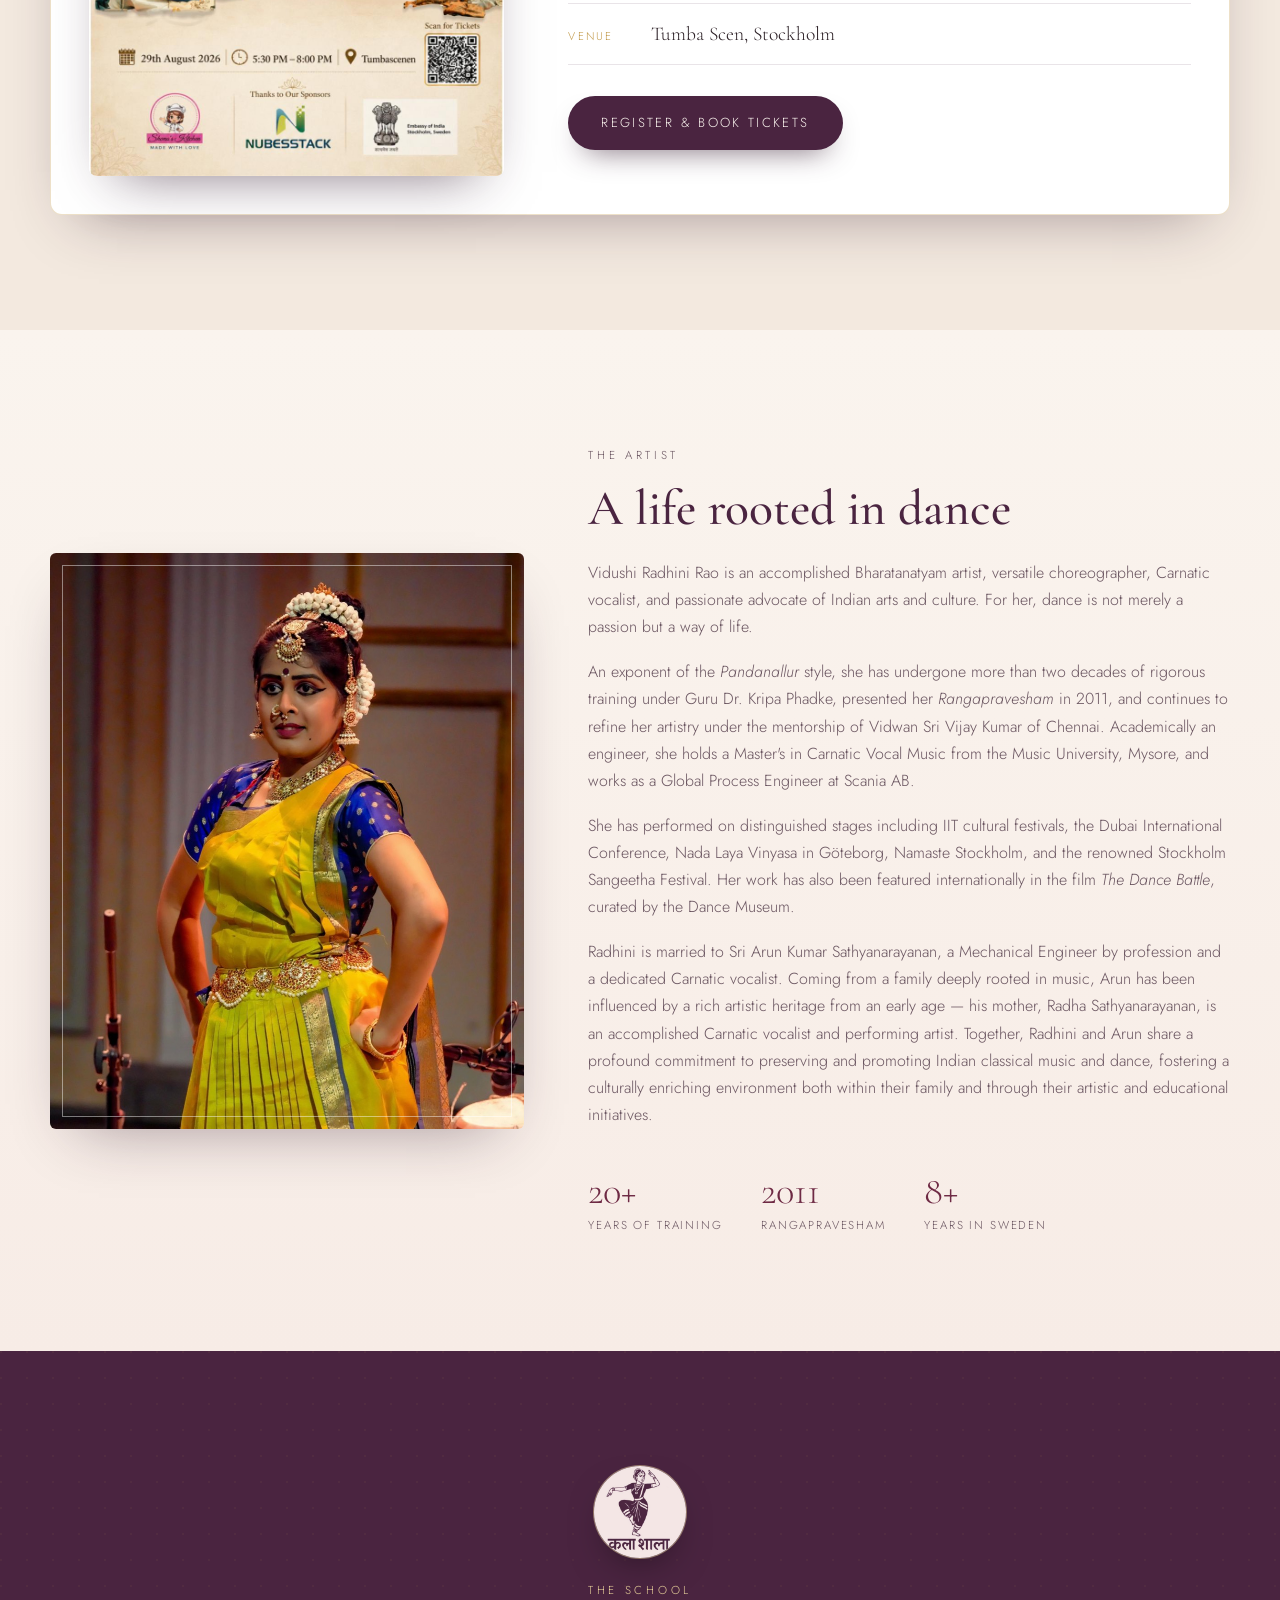
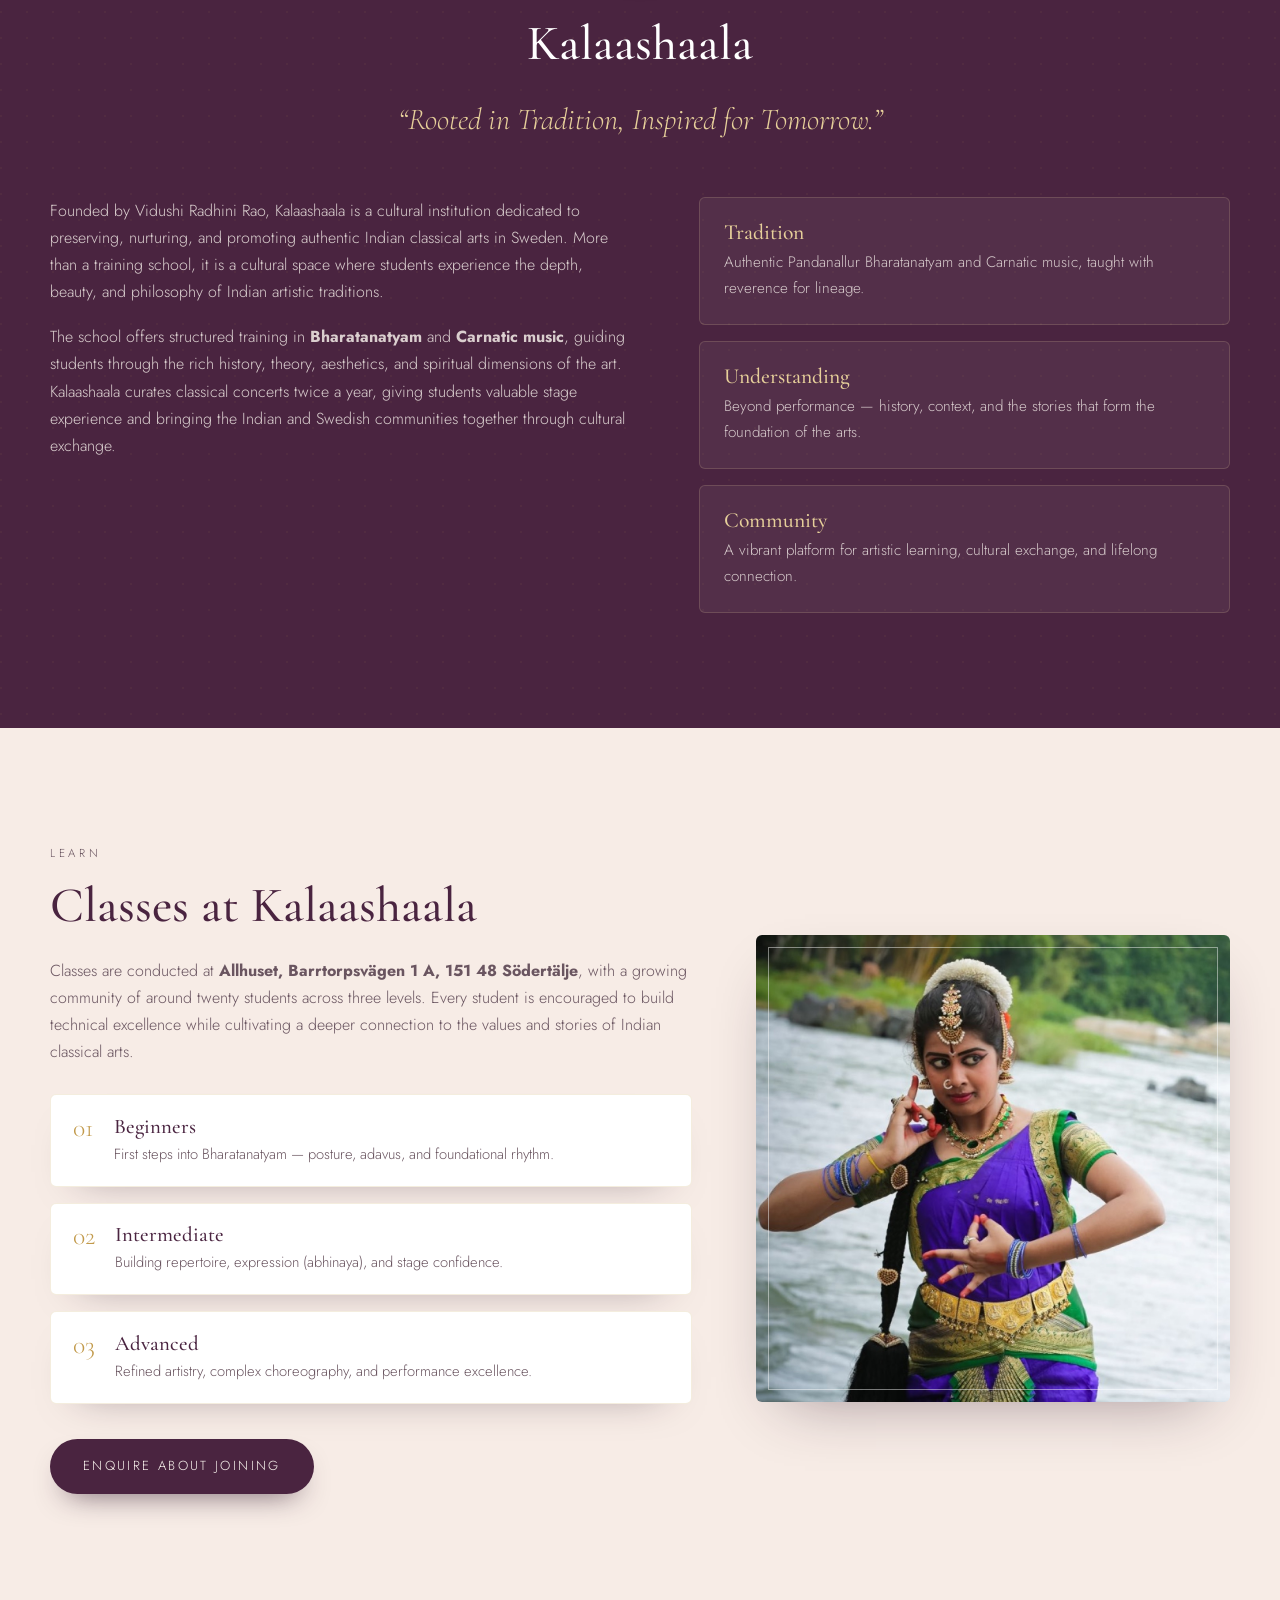
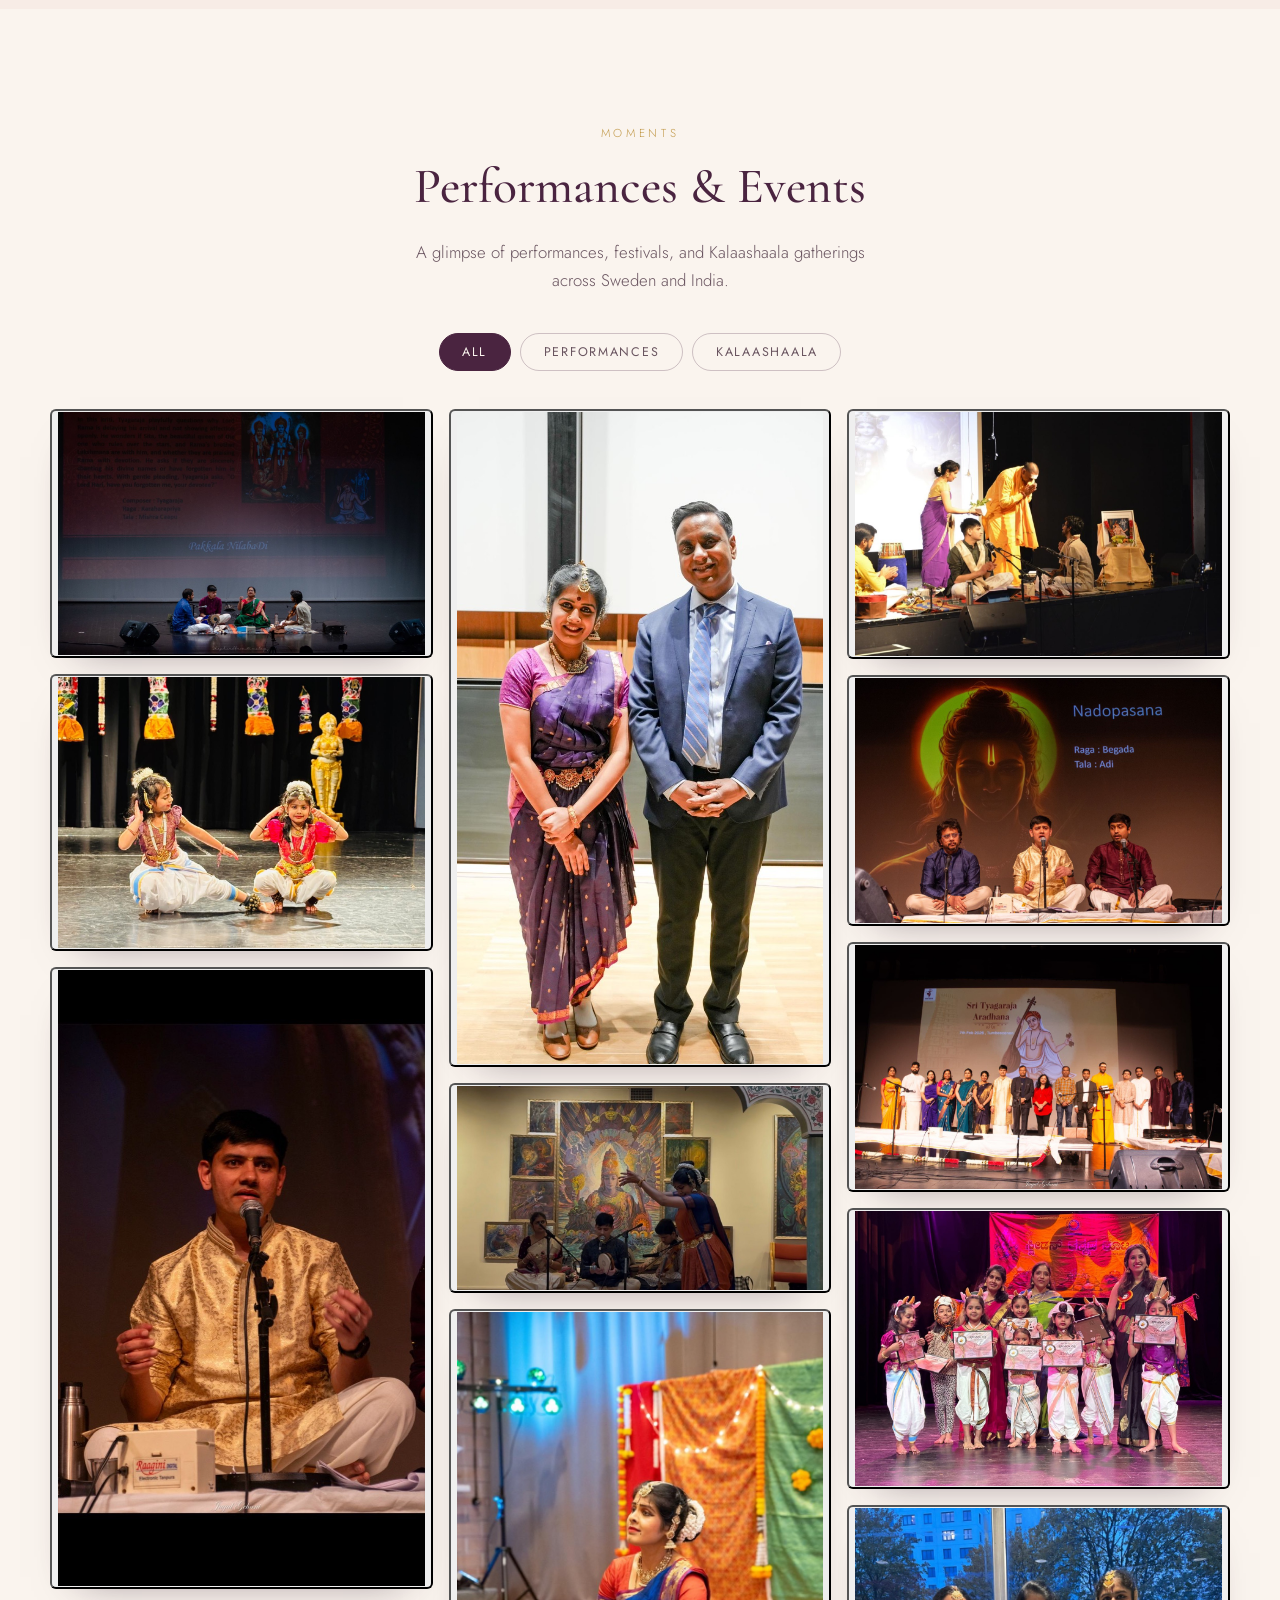
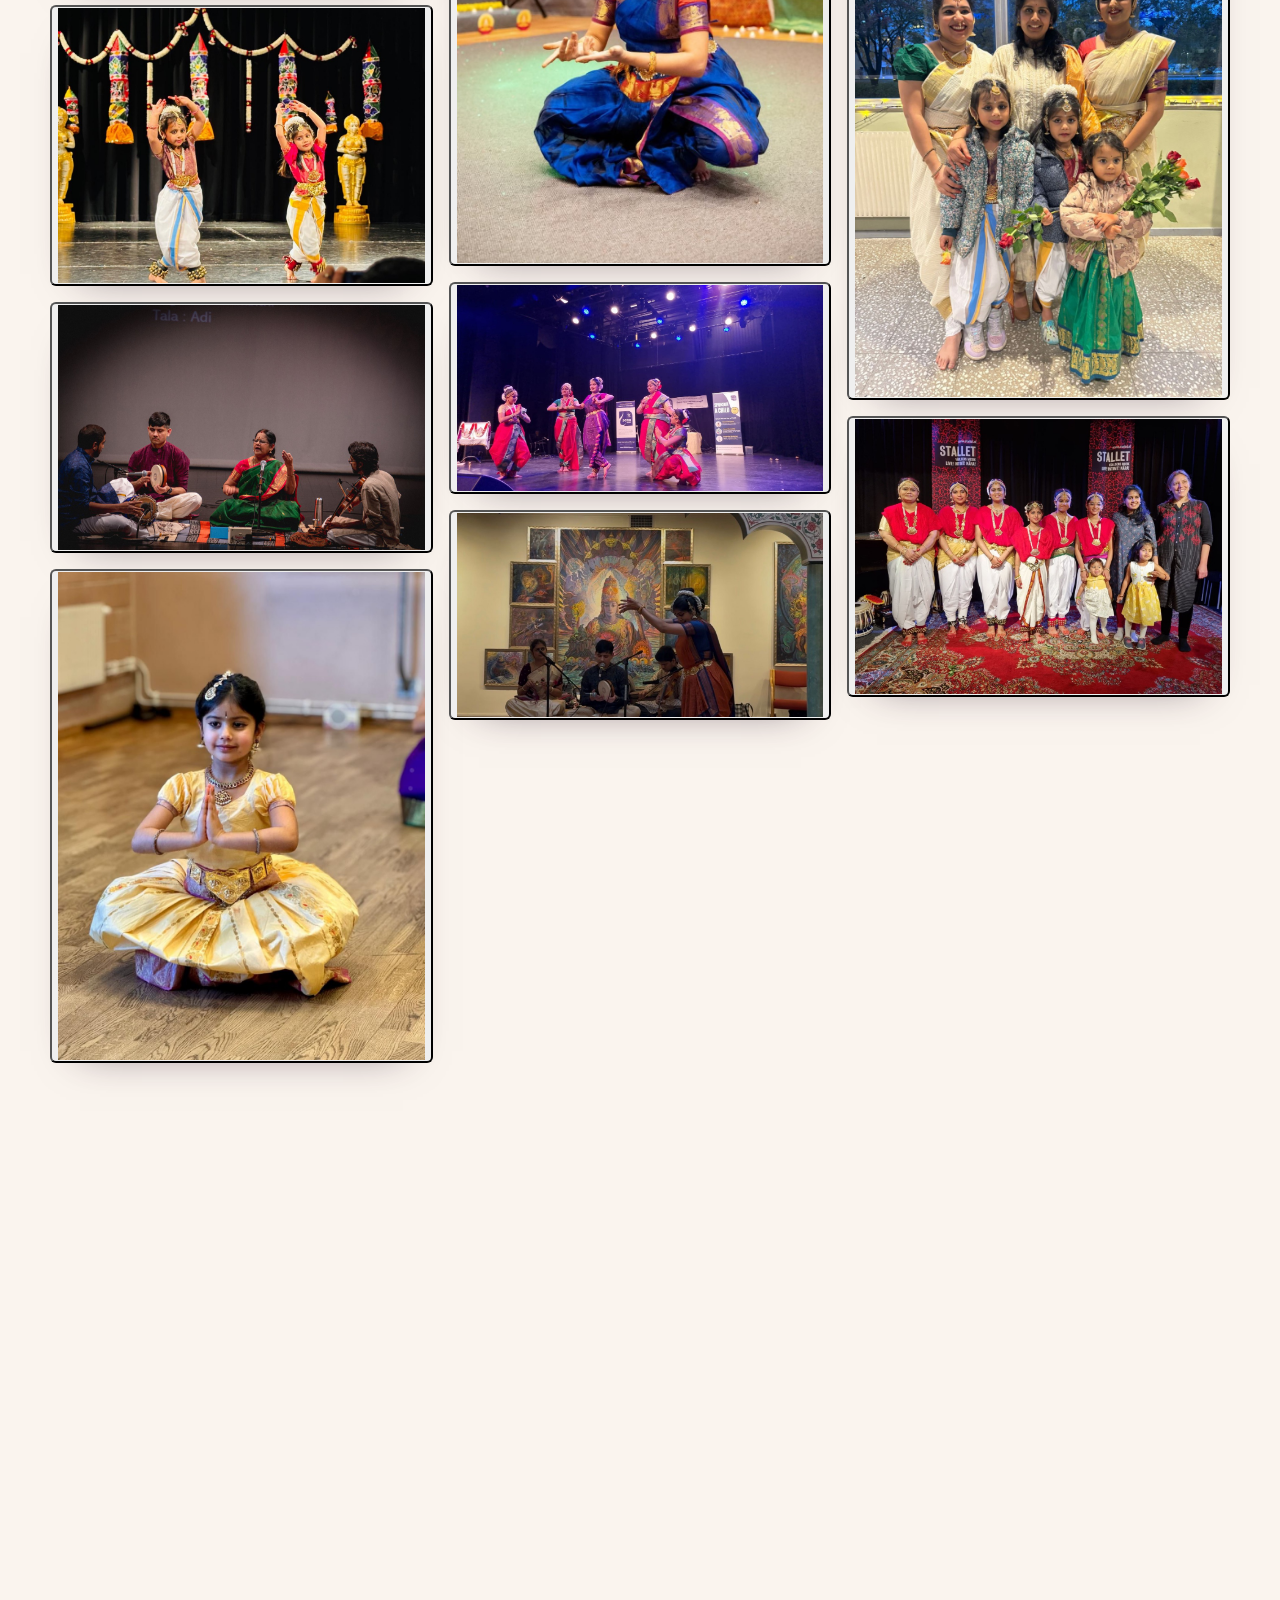
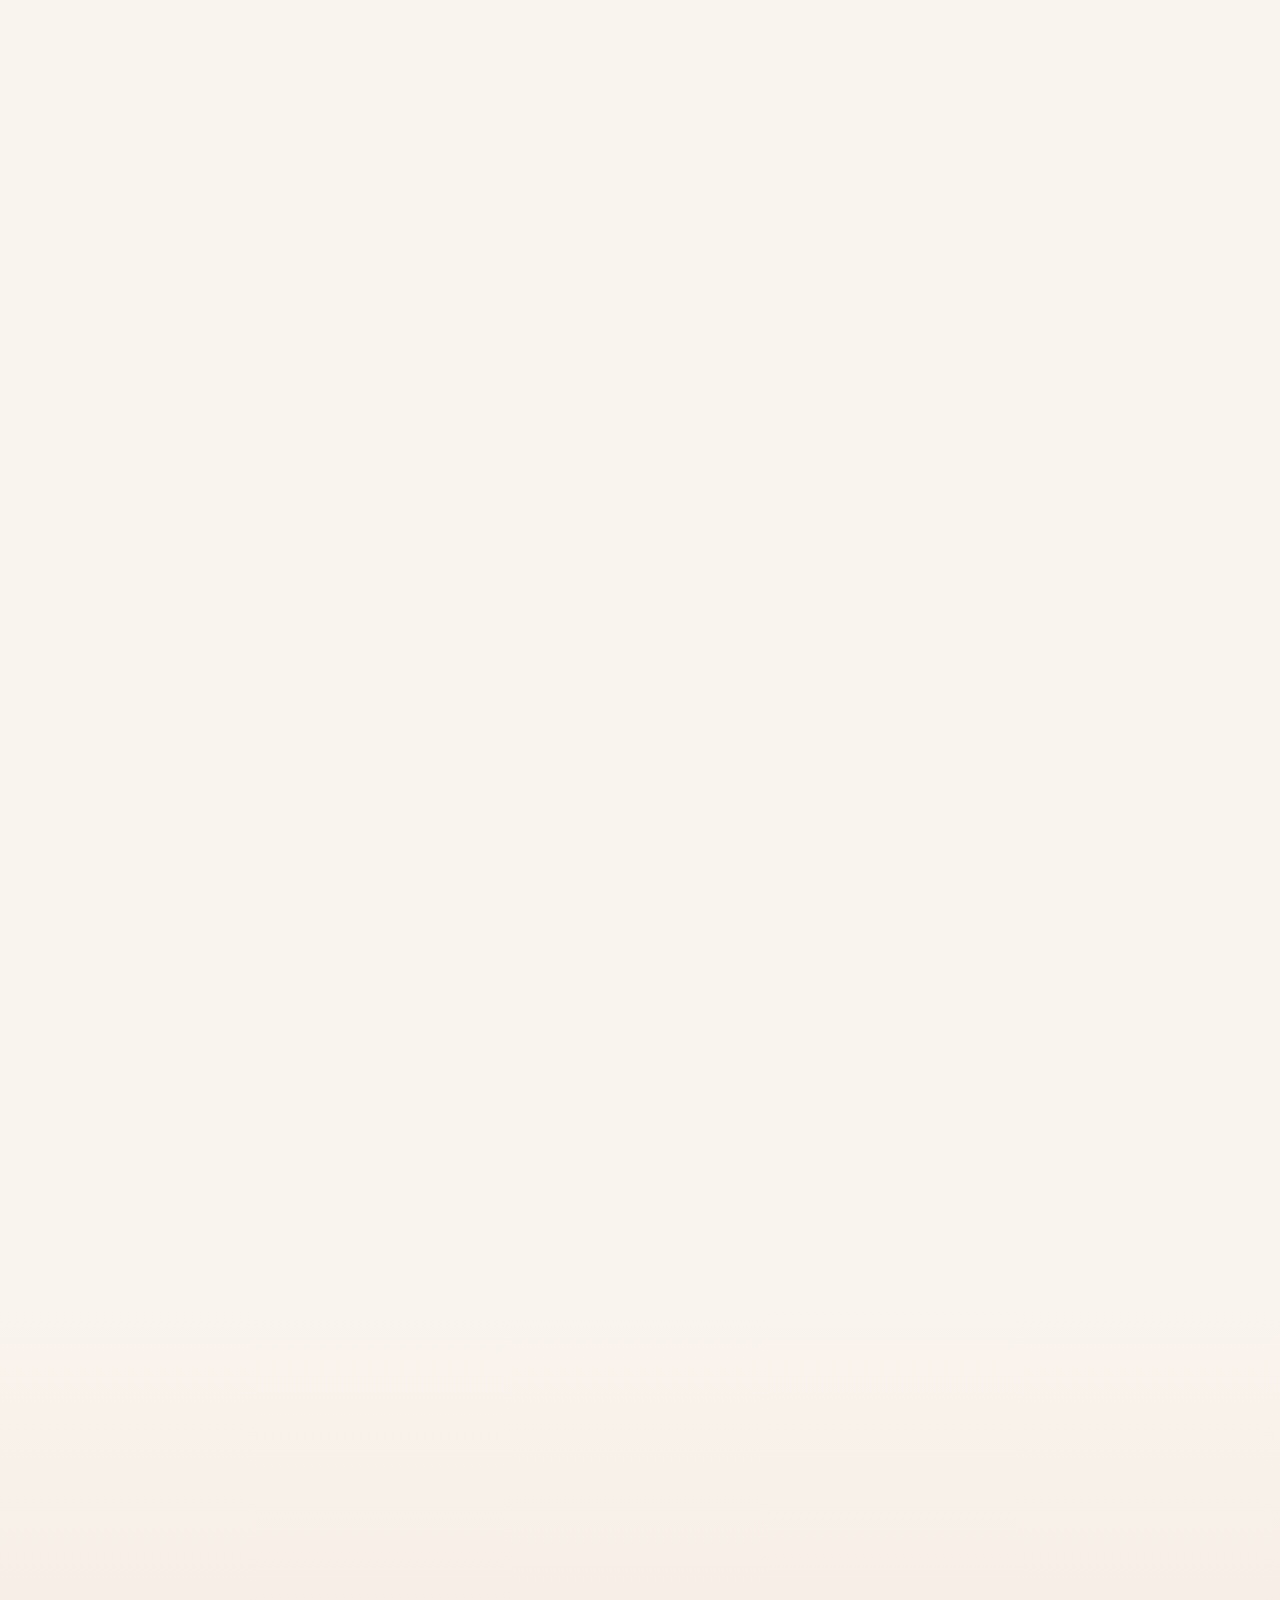
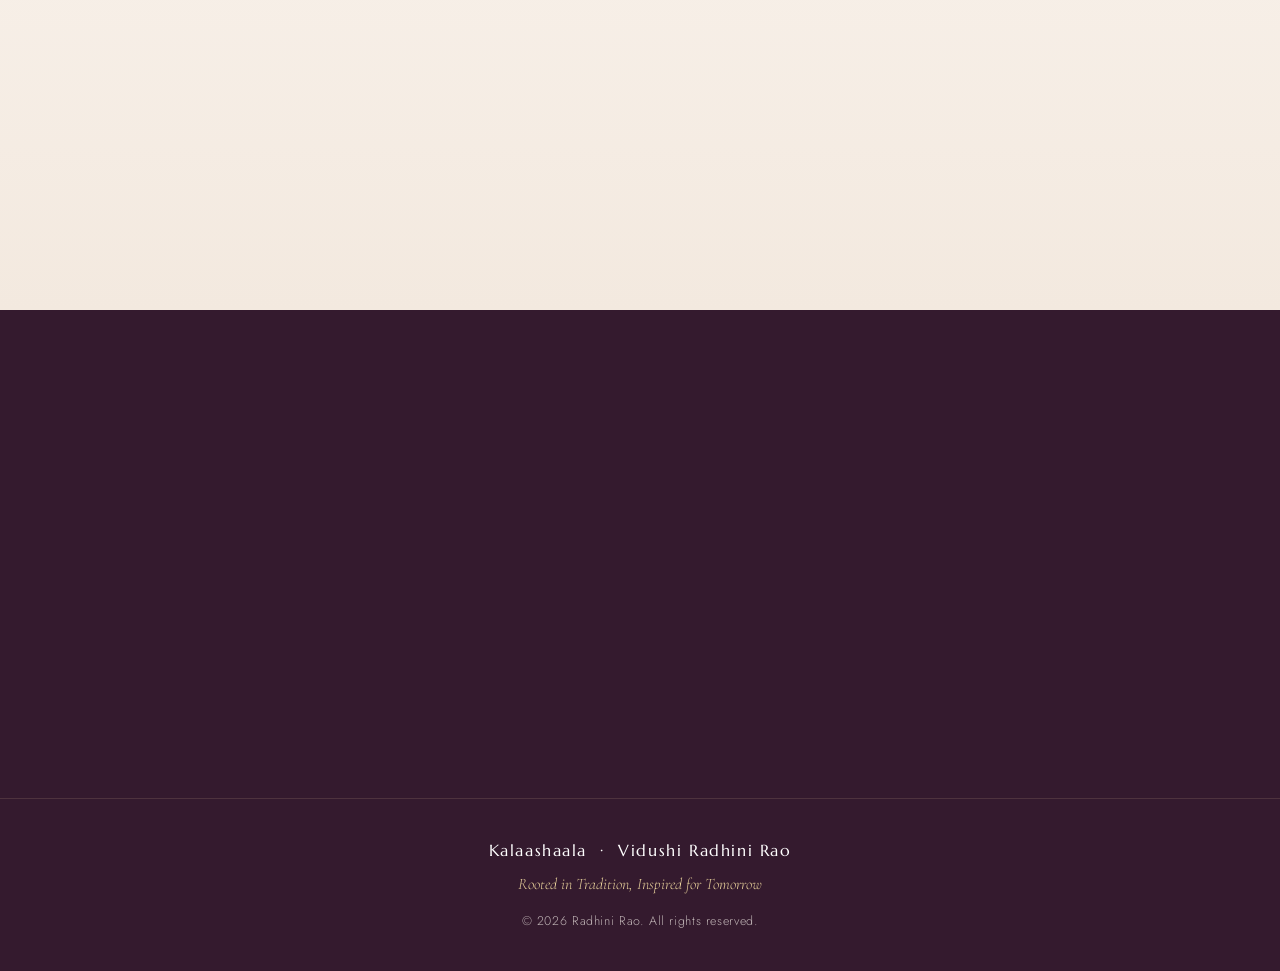
==== commit 72aadbac: "Update Antaryatra poster and event timing to 5:30 - 8:00 PM - Replace event poster with updated desi" ====
--- a/index.html
+++ b/index.html
@@ -104,7 +104,7 @@
             </li>
             <li>
               <span class="event__lbl">Time</span>
-              <span class="event__val">5:15 – 8:30 PM</span>
+              <span class="event__val">5:30 – 8:00 PM</span>
             </li>
             <li>
               <span class="event__lbl">Venue</span>
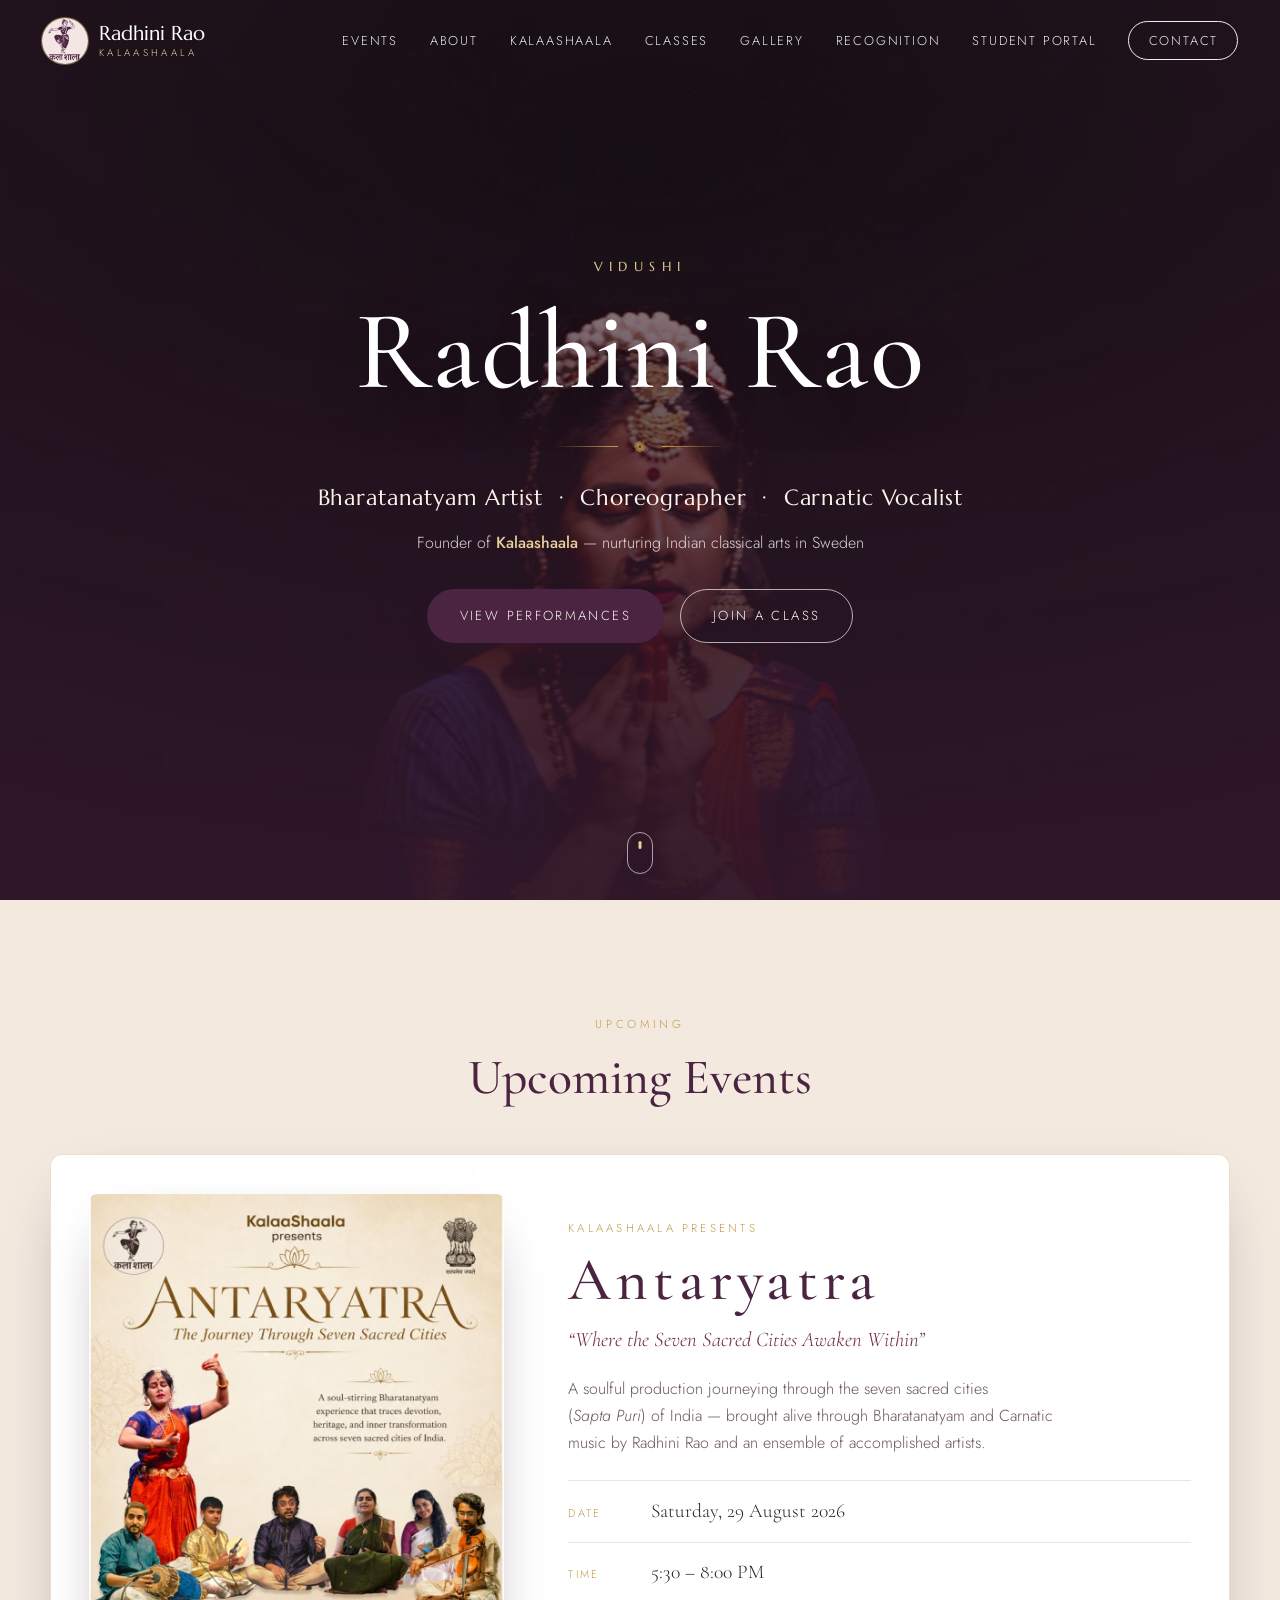
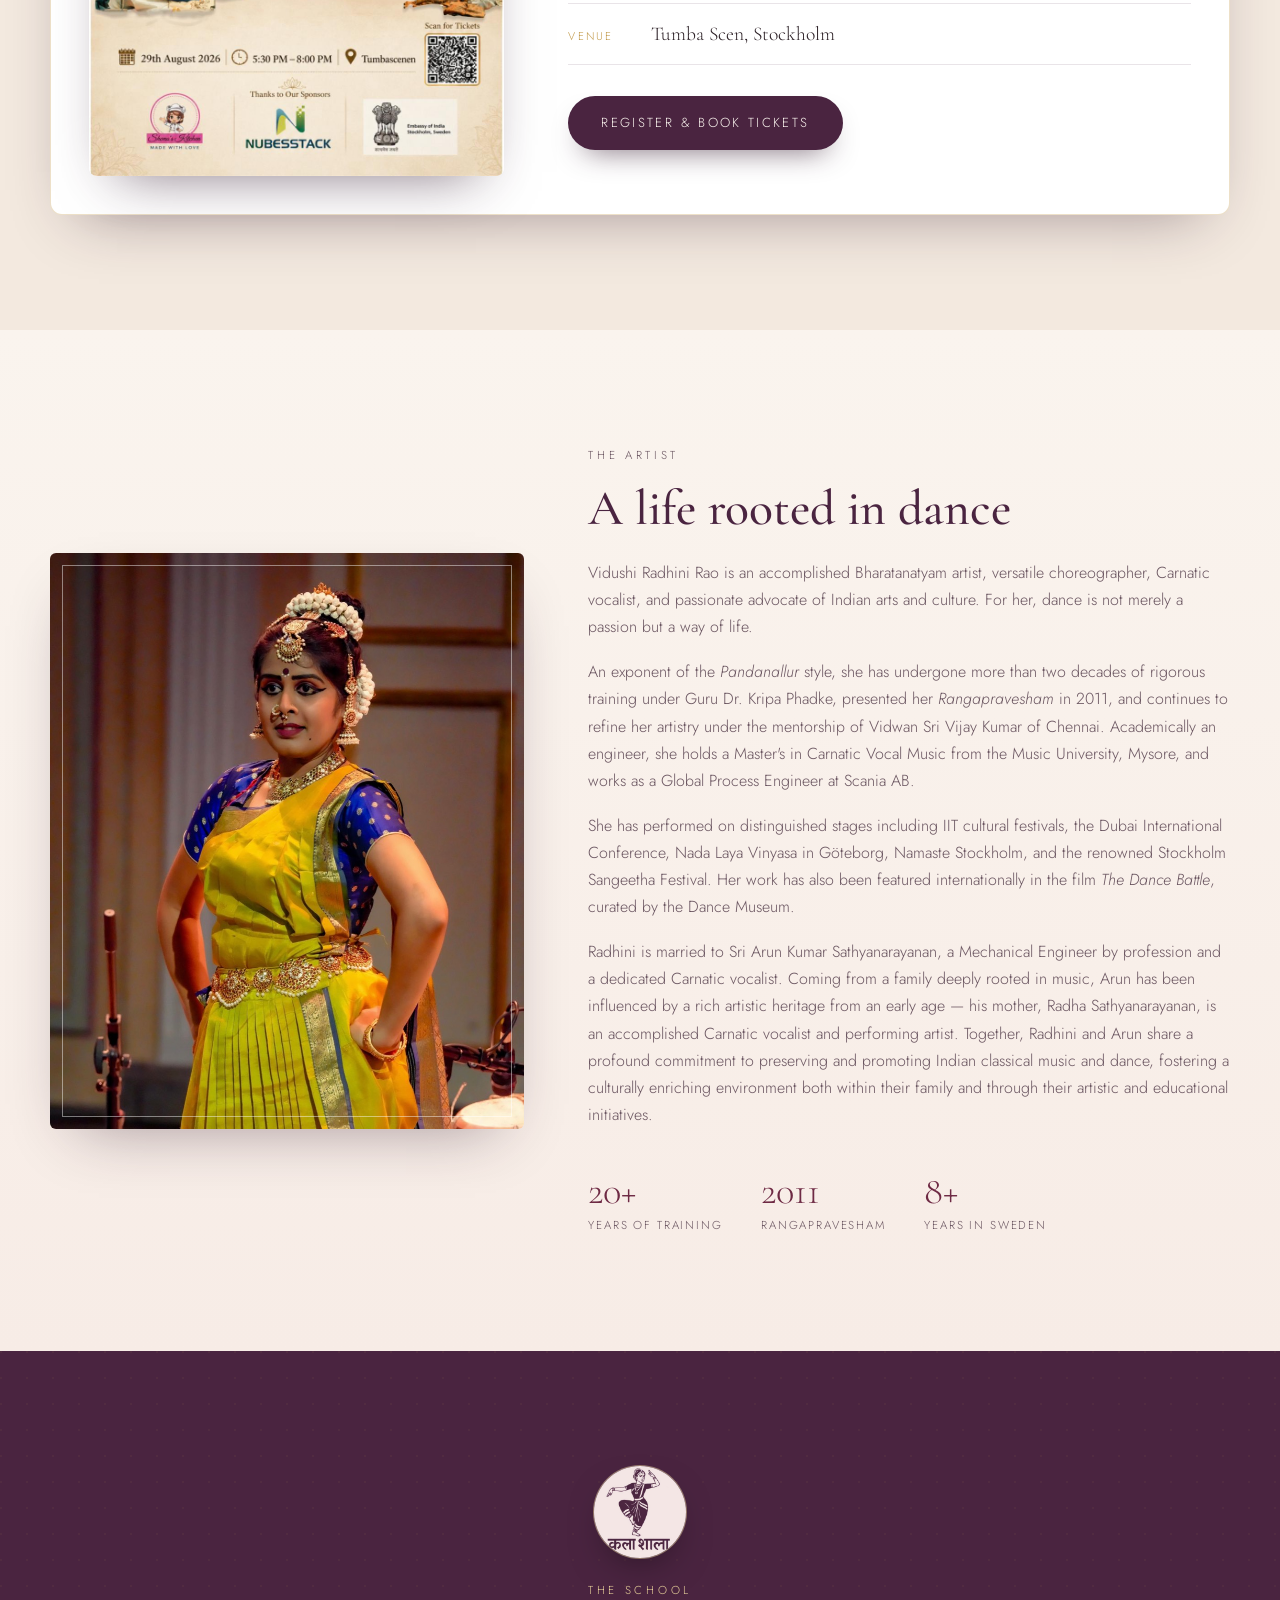
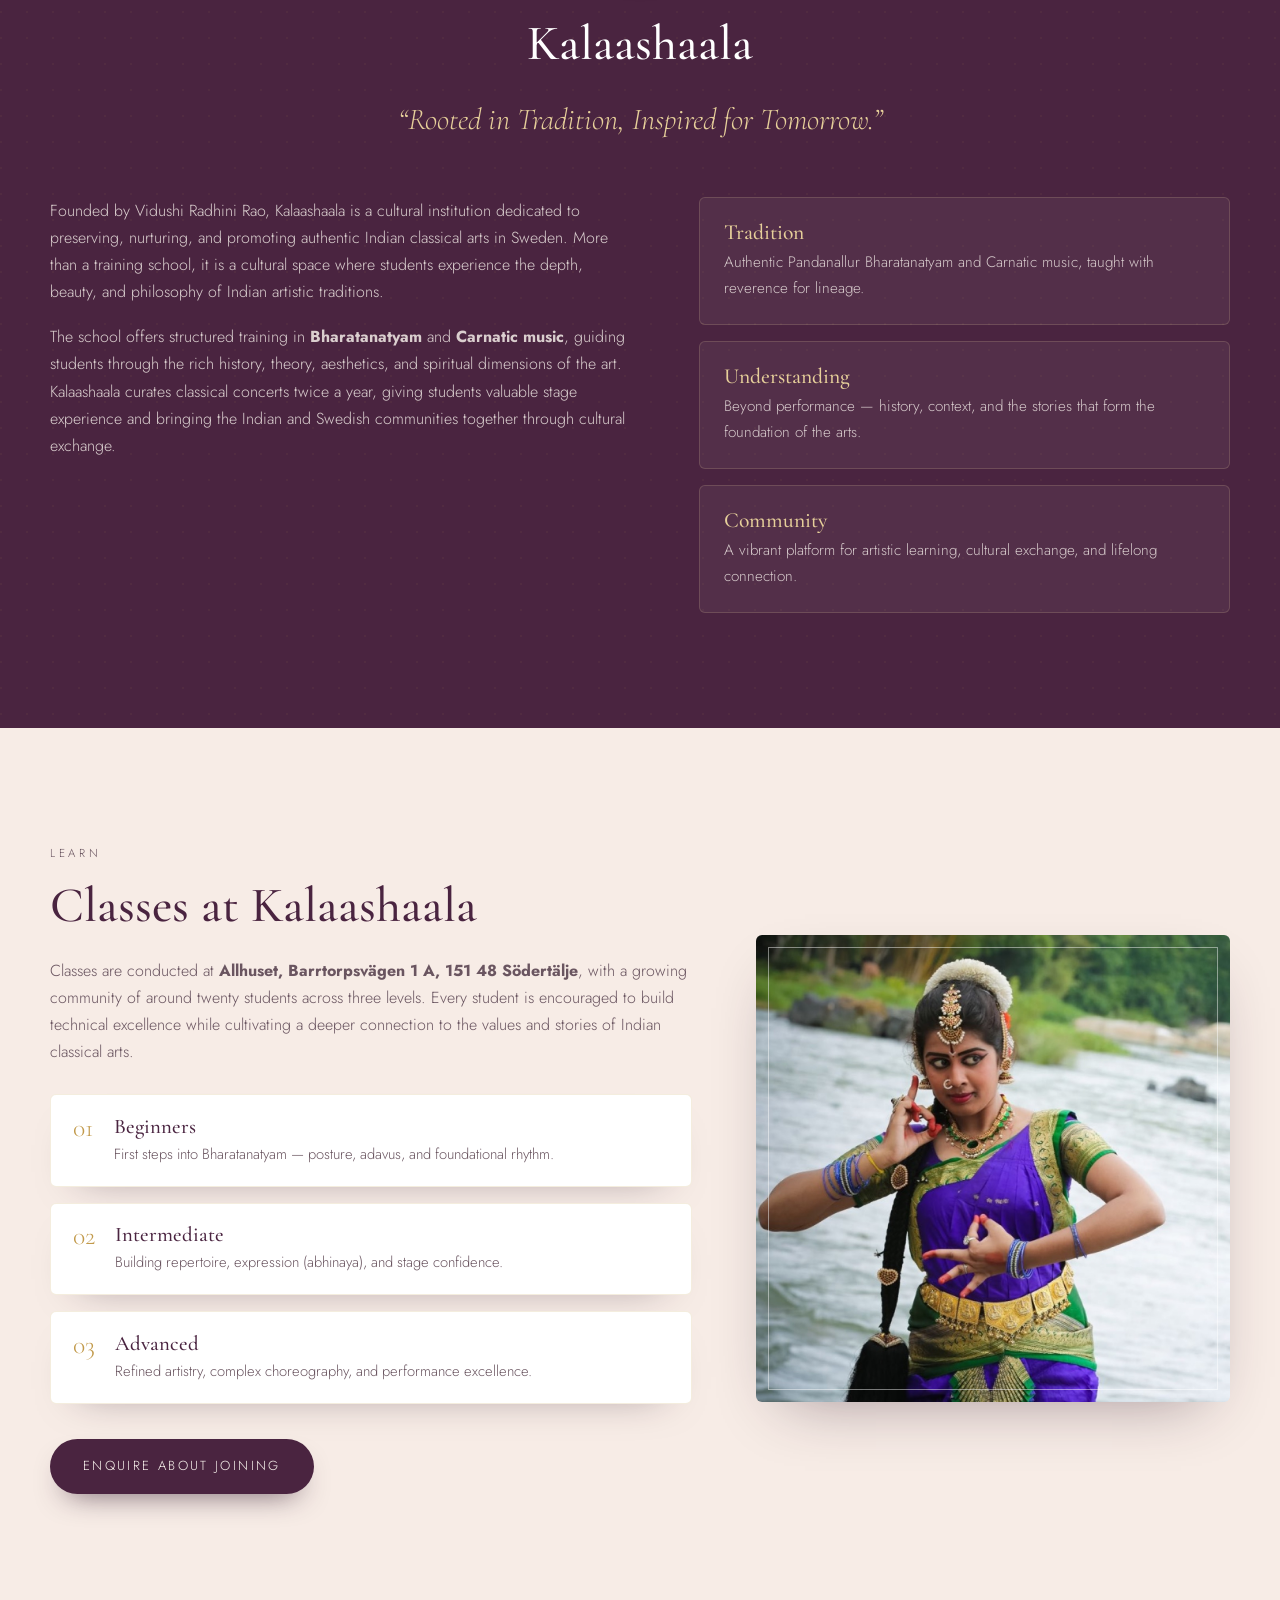
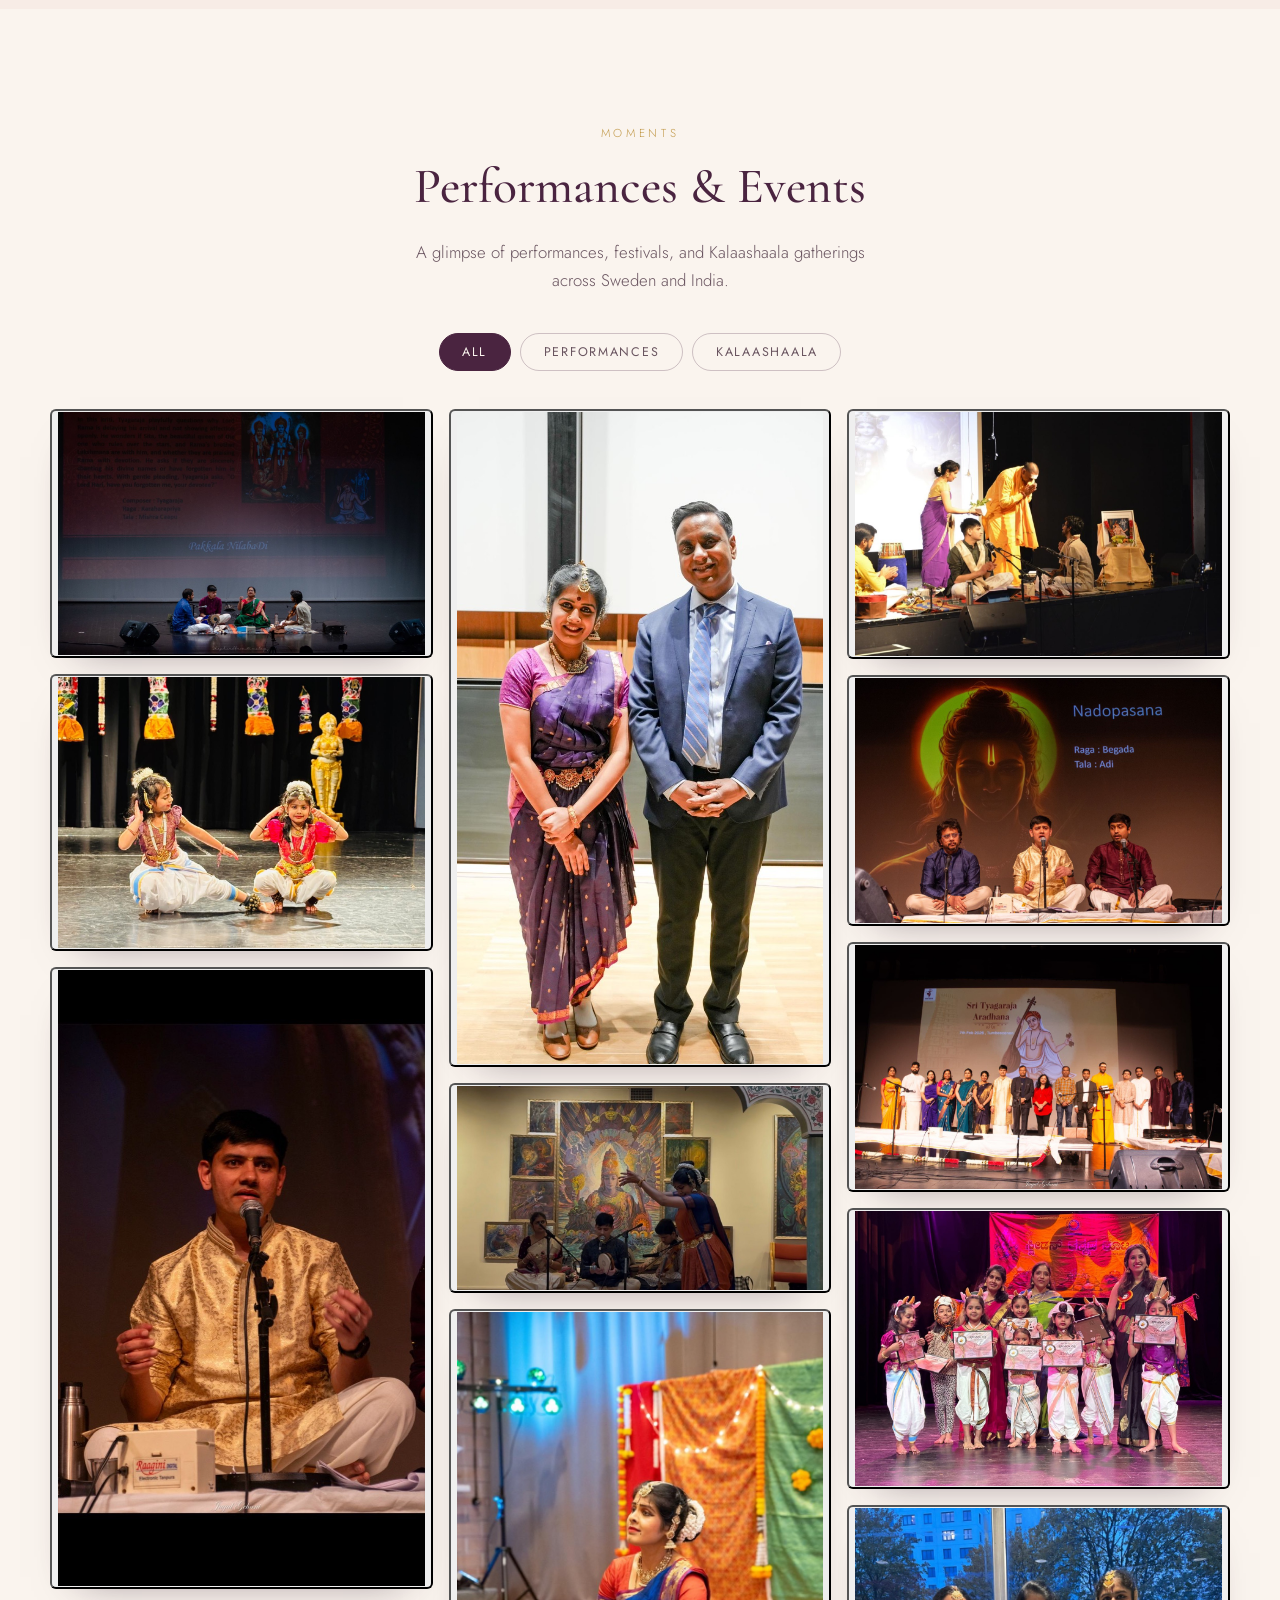
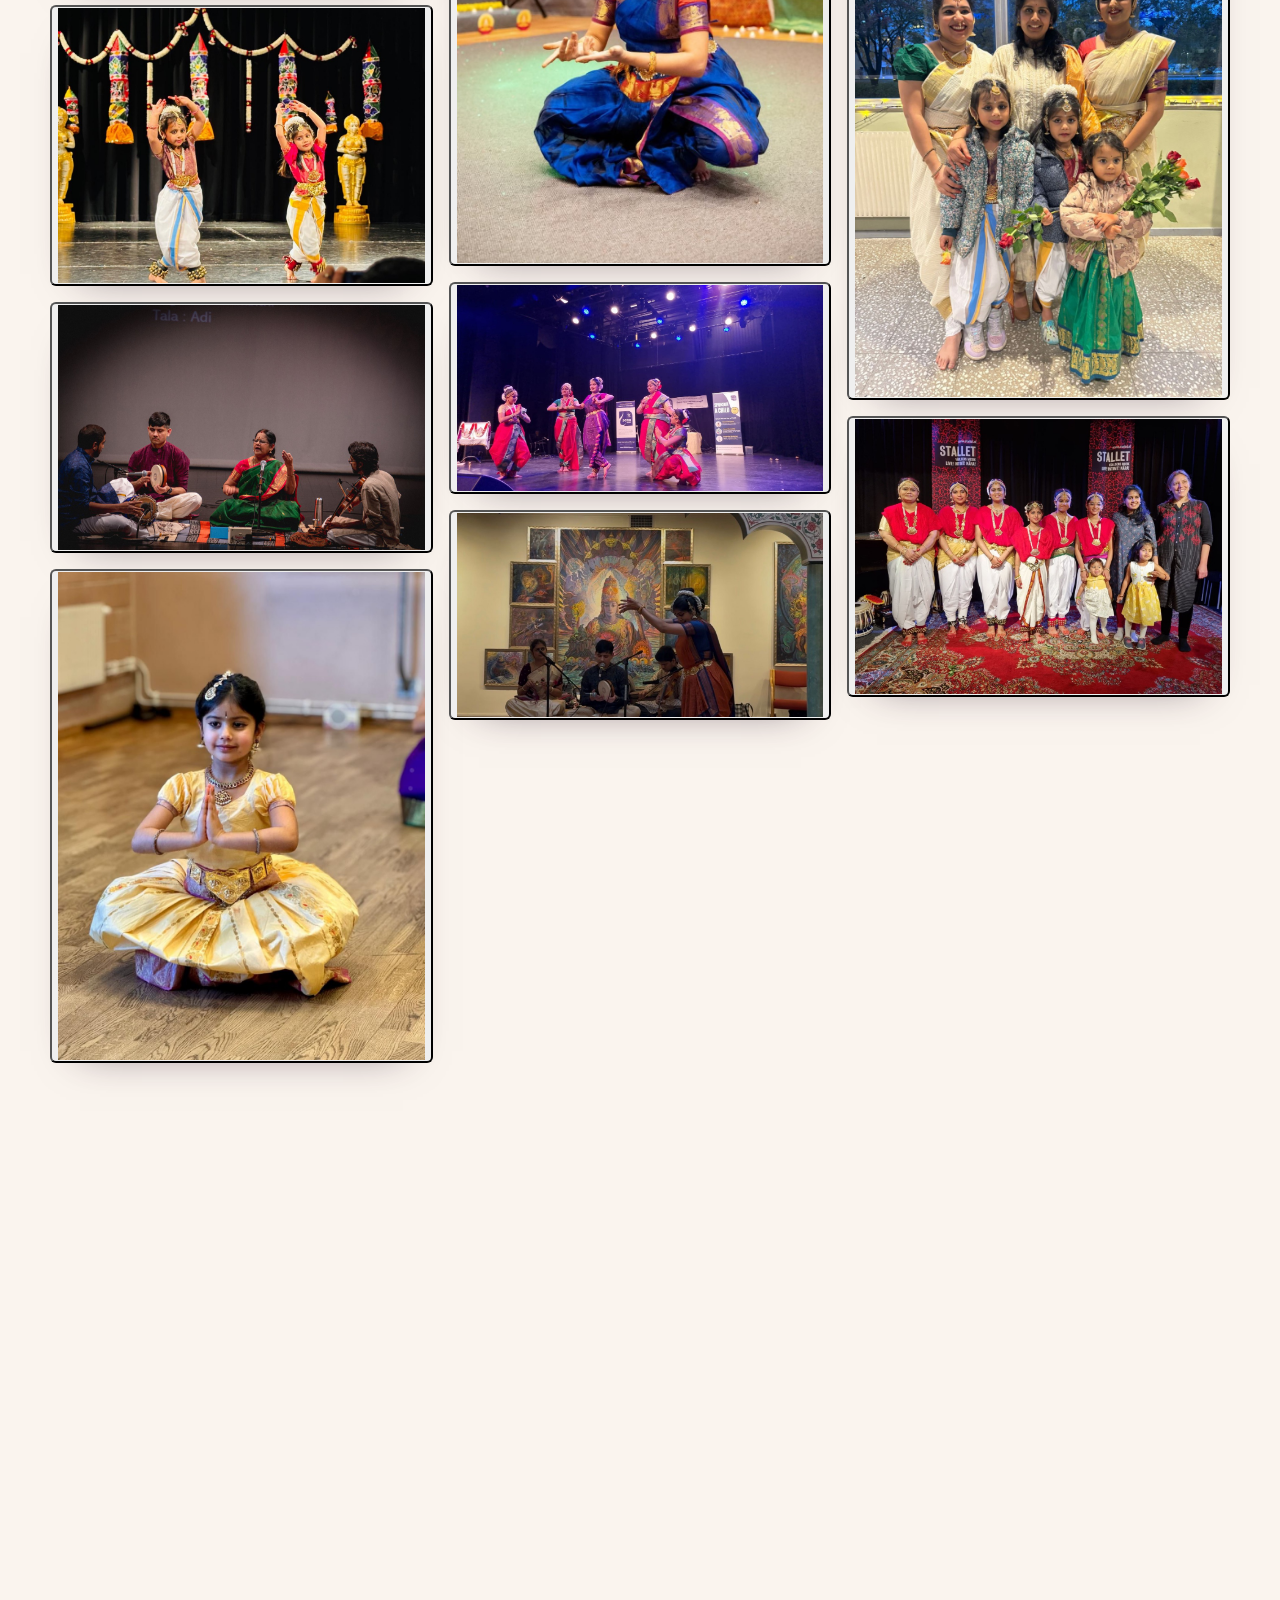
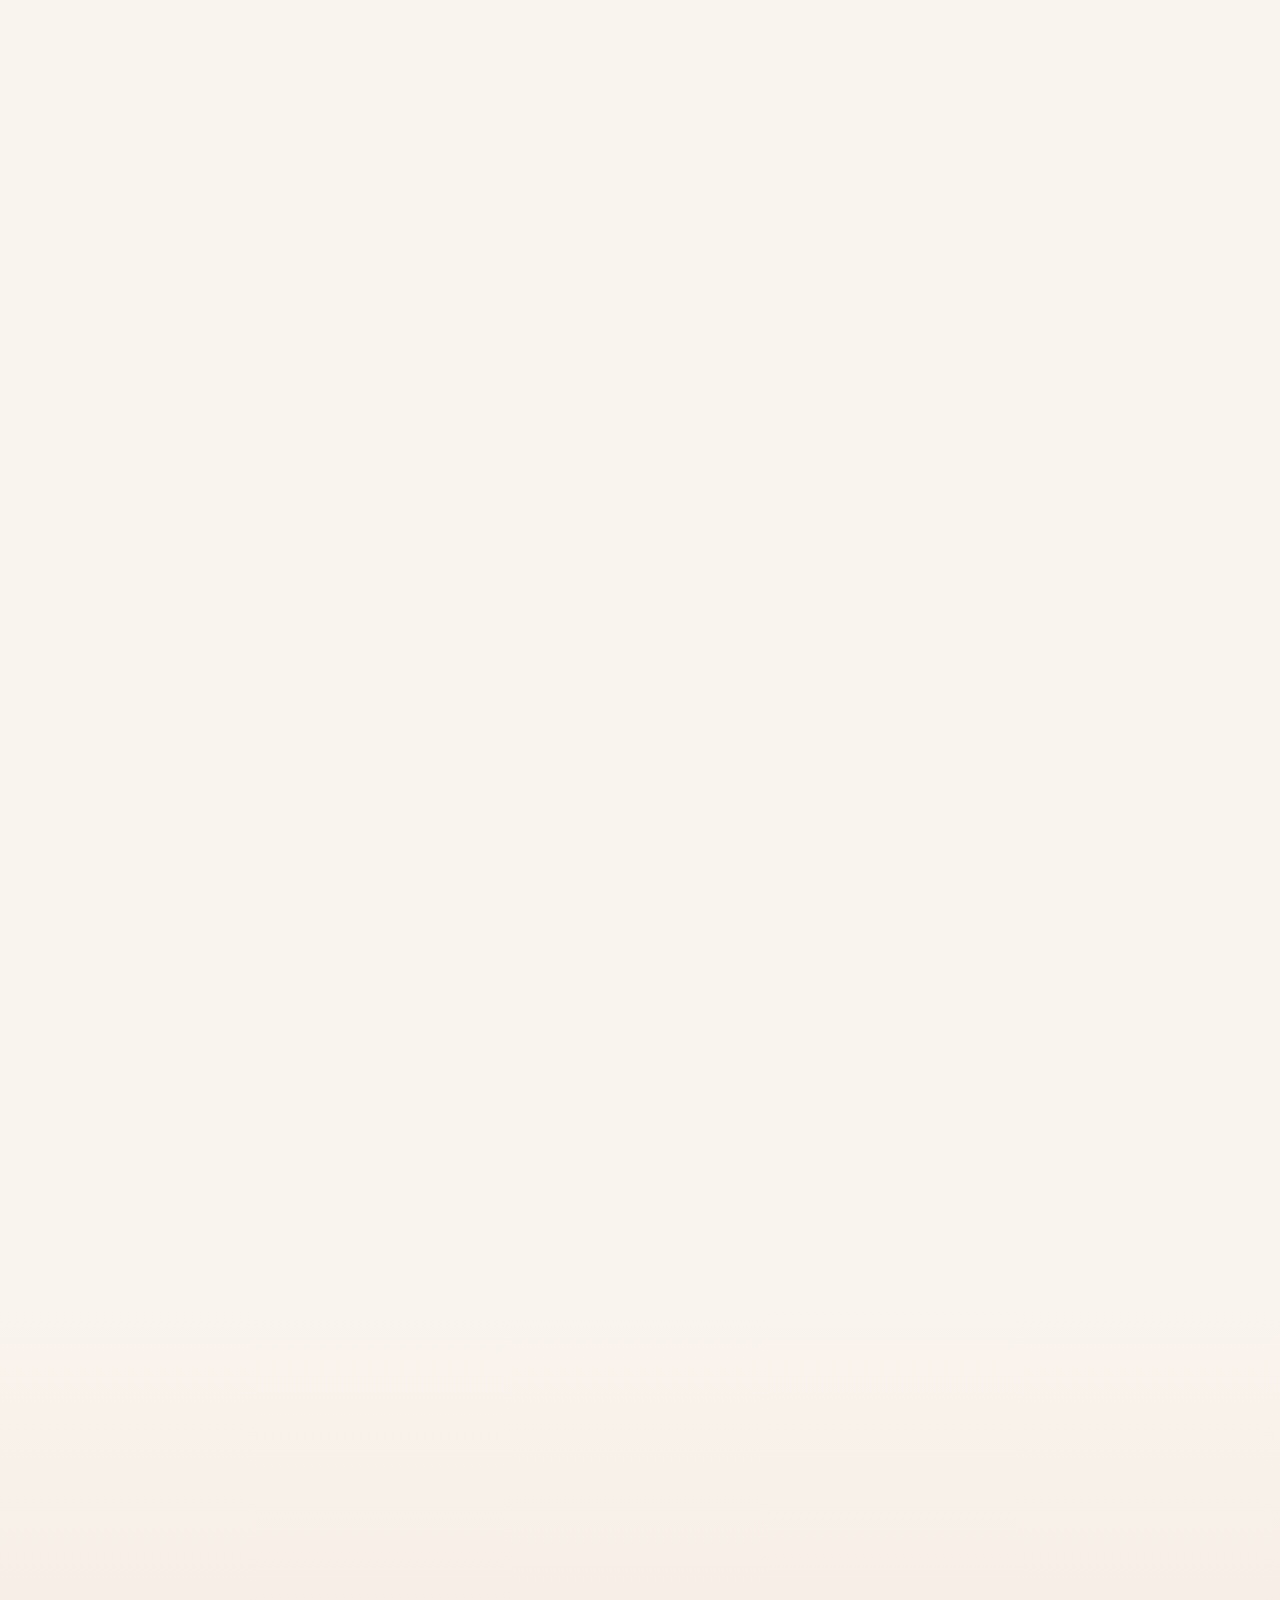
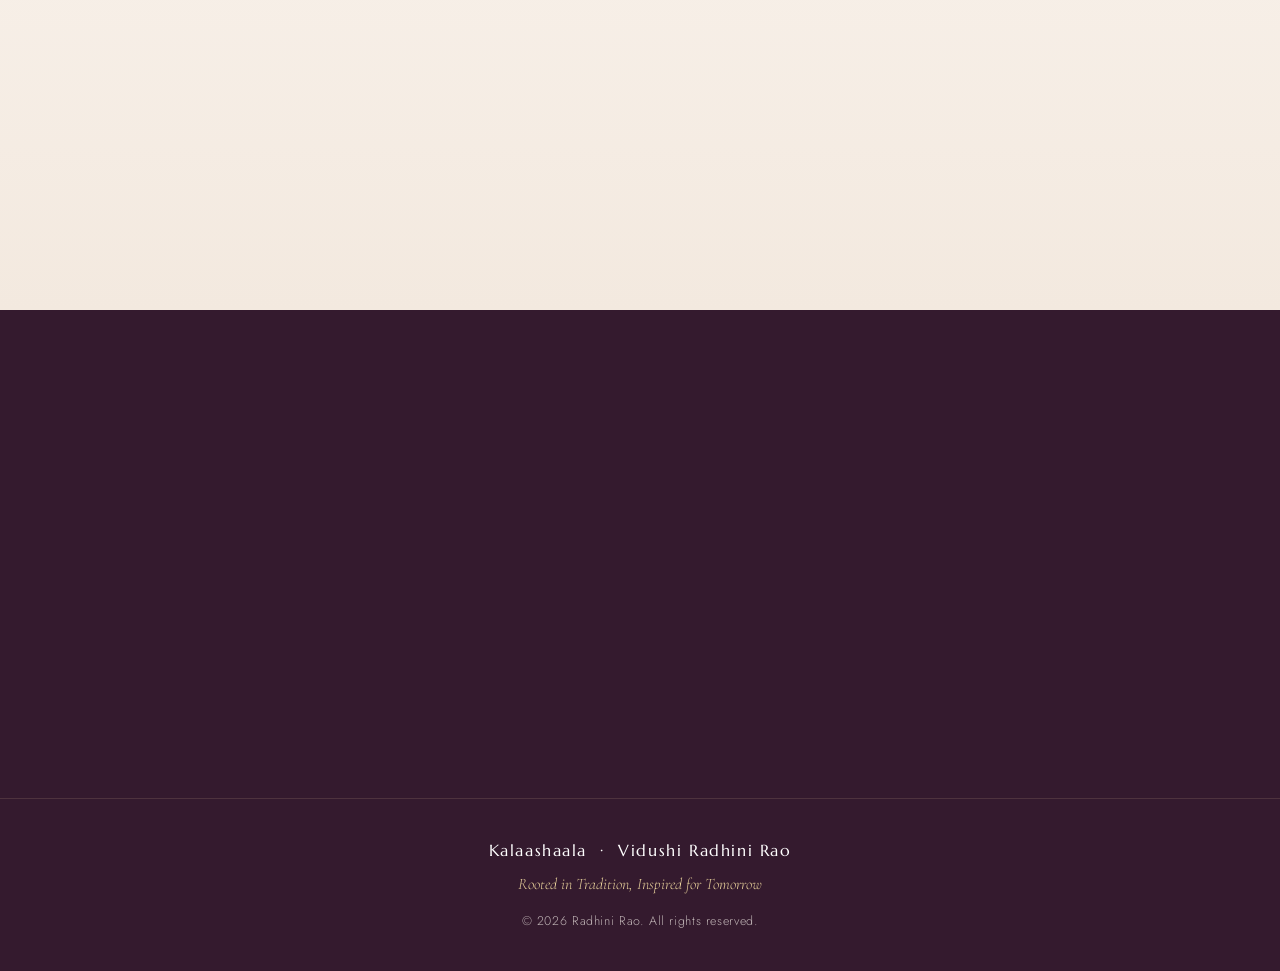
==== commit 6eb145d3: "Add practice logging, invite email, privacy note, portal link   - Teacher console can record and rem" ====
--- a/index.html
+++ b/index.html
@@ -40,6 +40,7 @@
       <a href="#classes">Classes</a>
       <a href="#gallery">Gallery</a>
       <a href="#recognition">Recognition</a>
+      <a href="portal/">Student Portal</a>
       <a href="#contact" class="nav__cta">Contact</a>
     </nav>
 
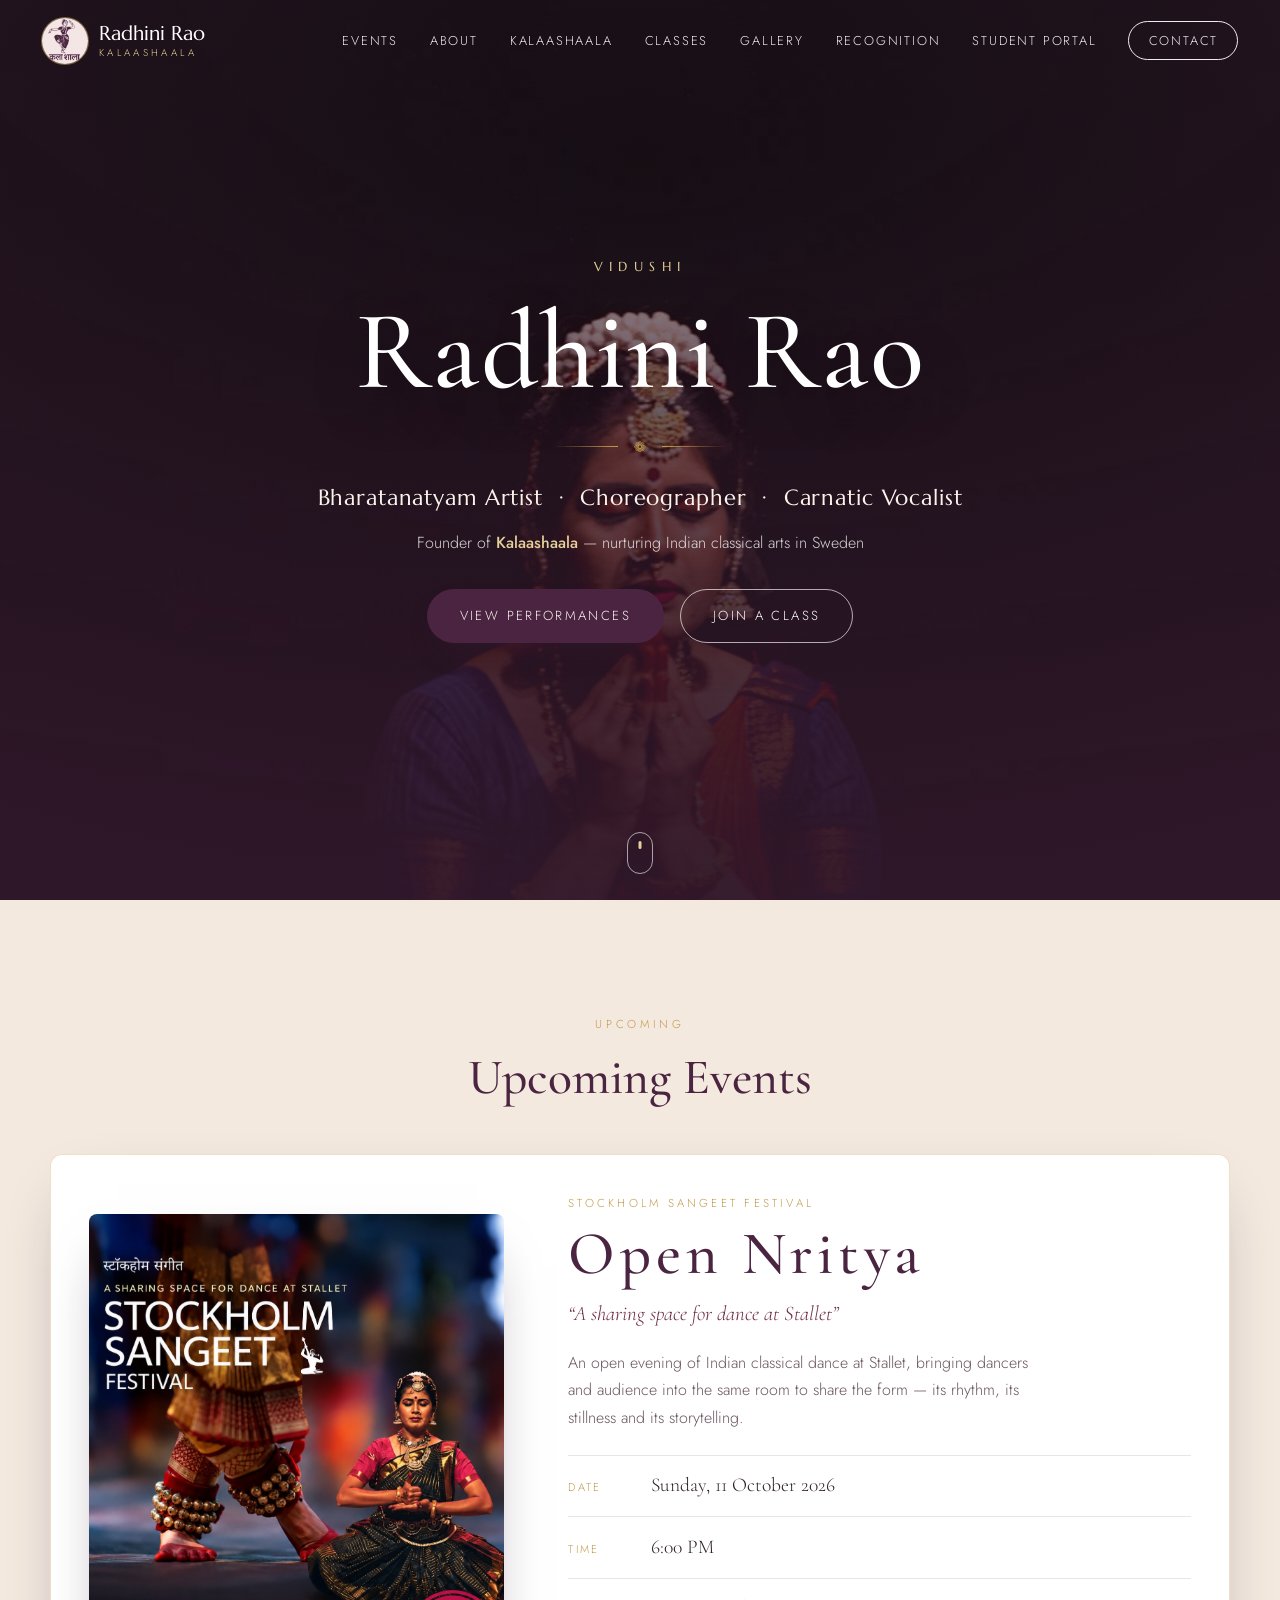
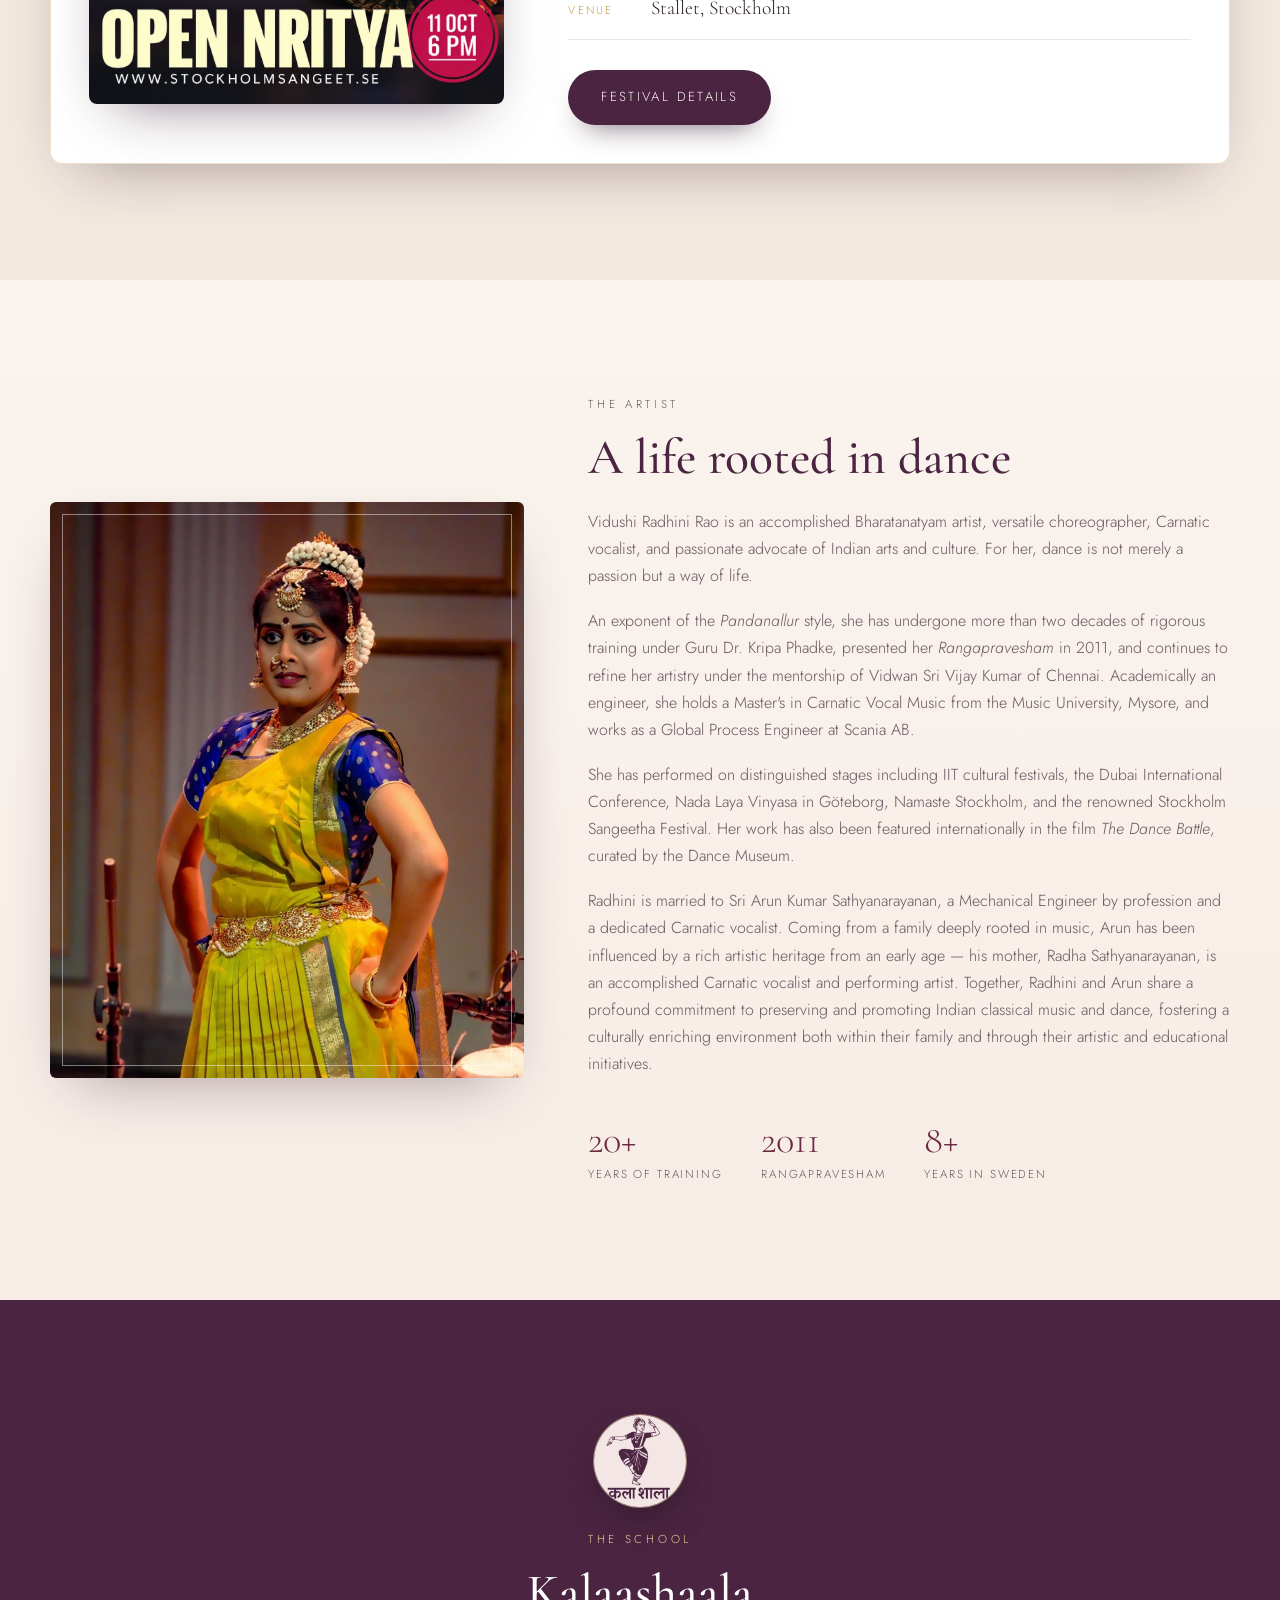
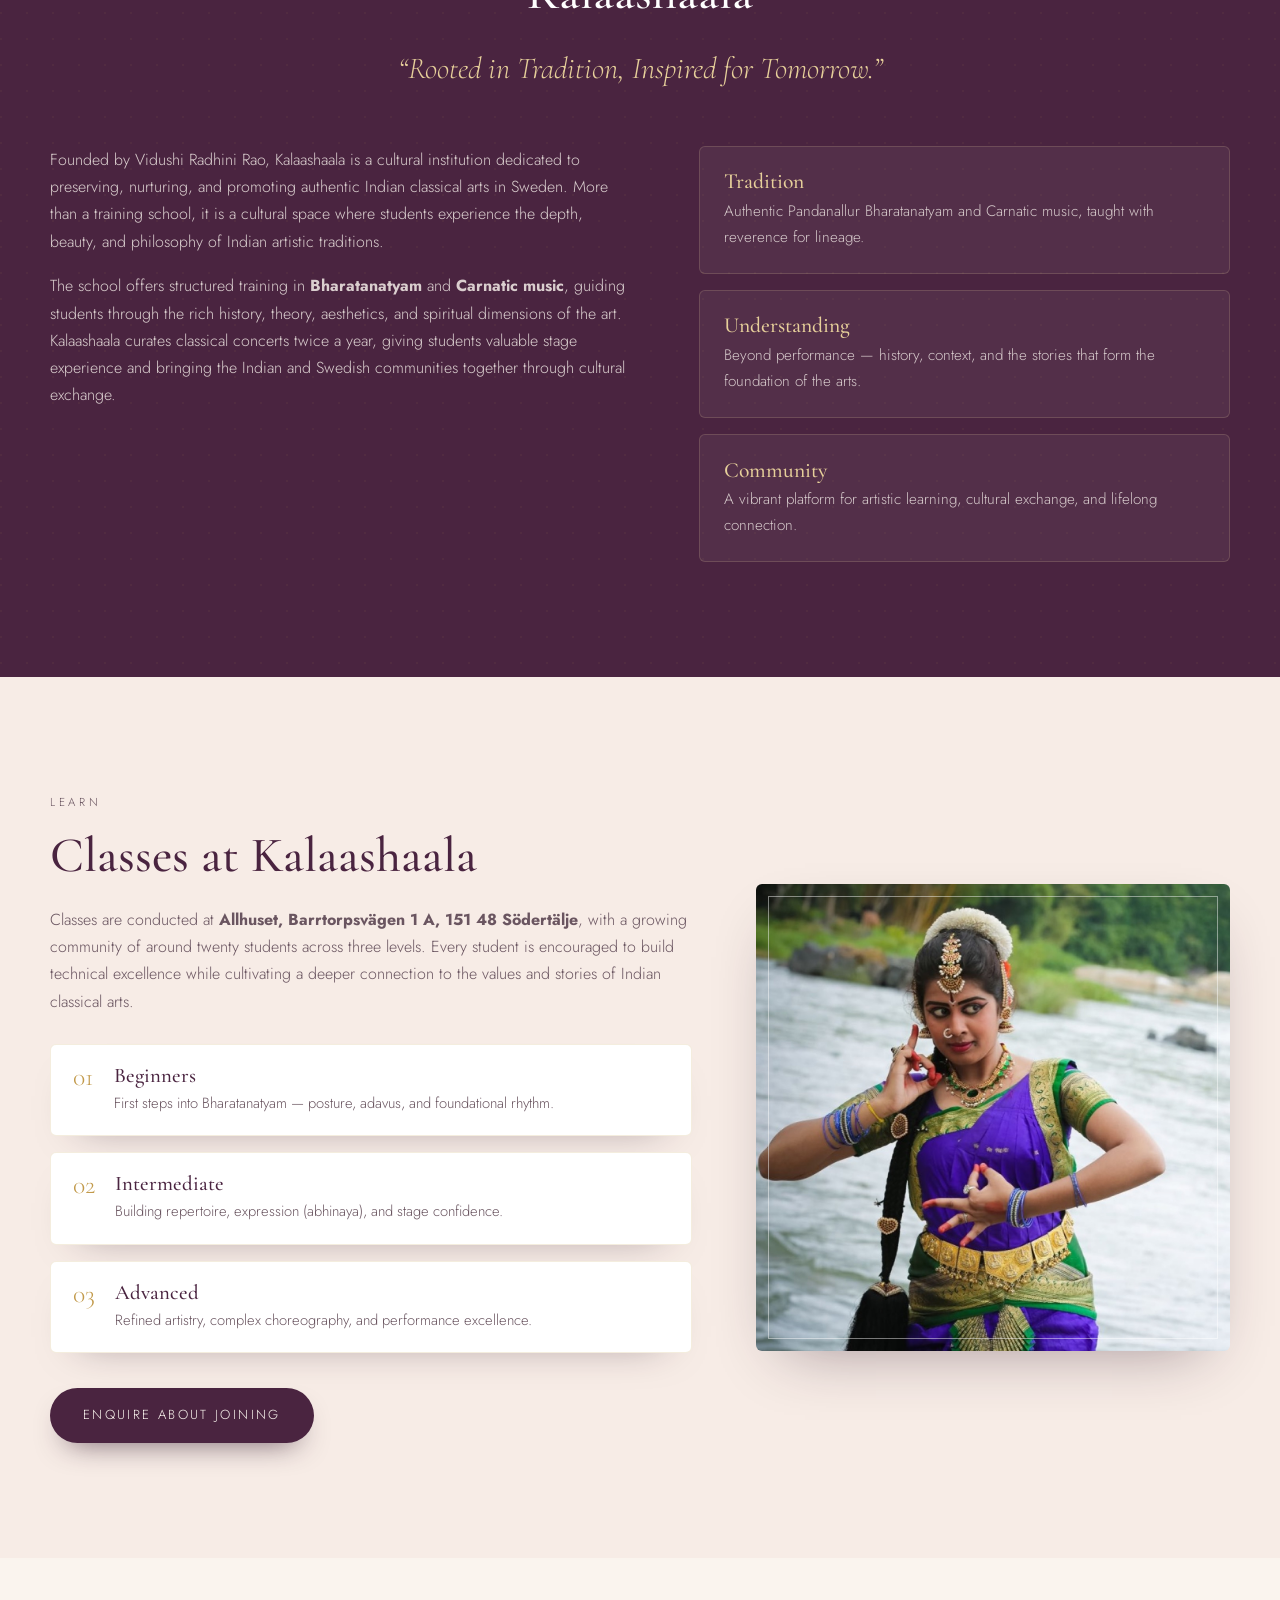
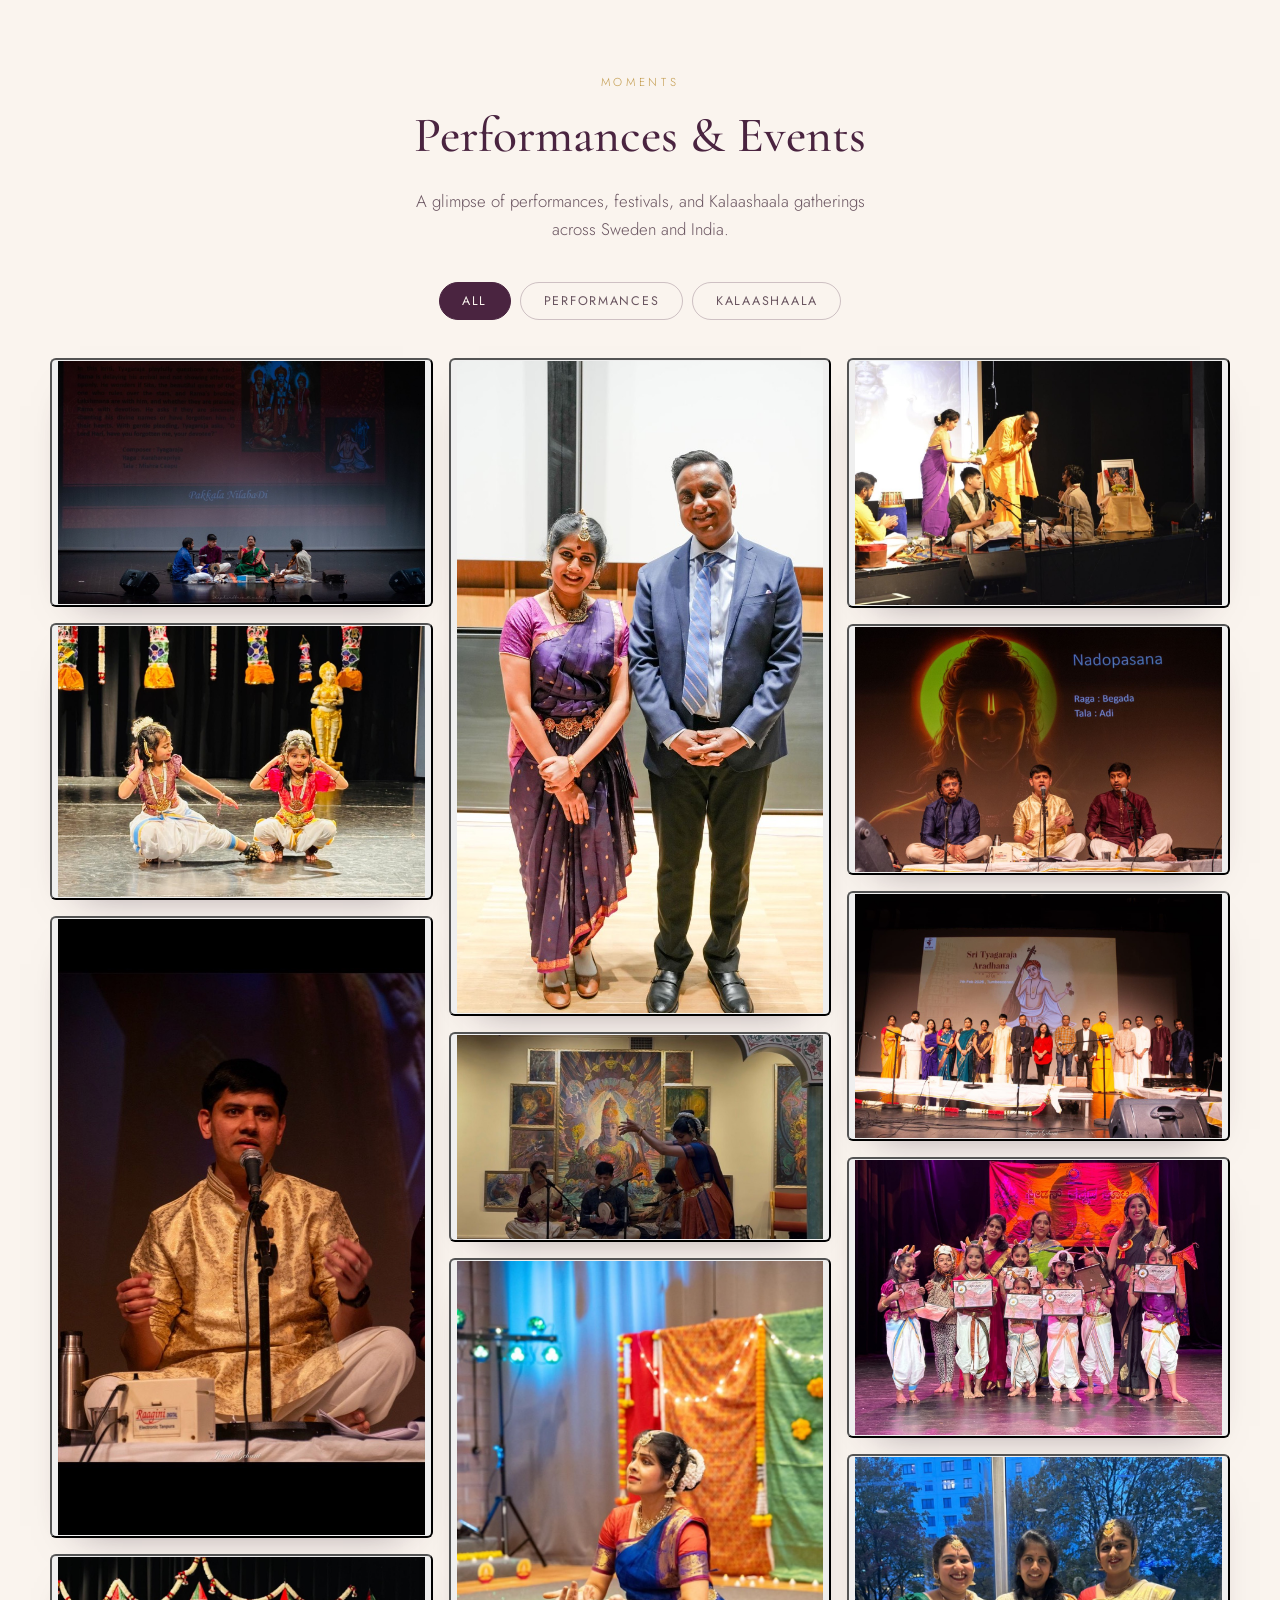
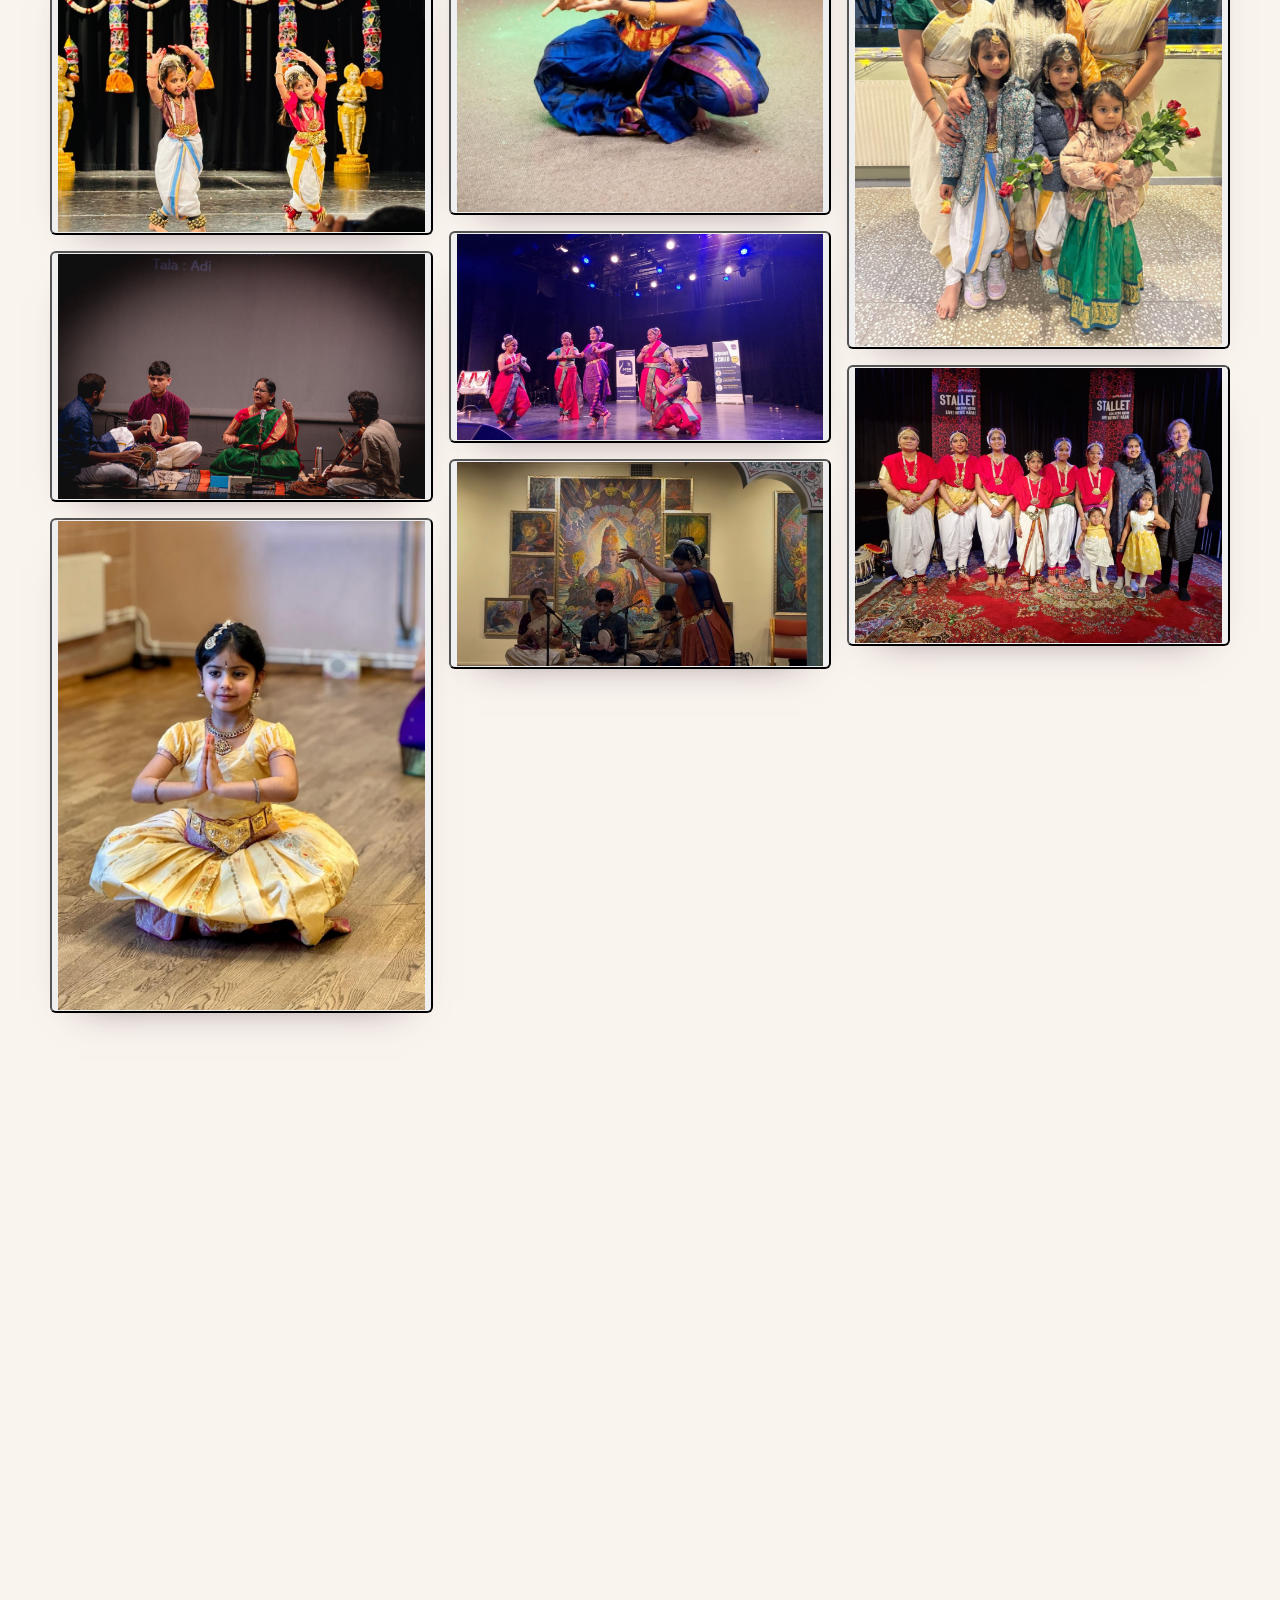
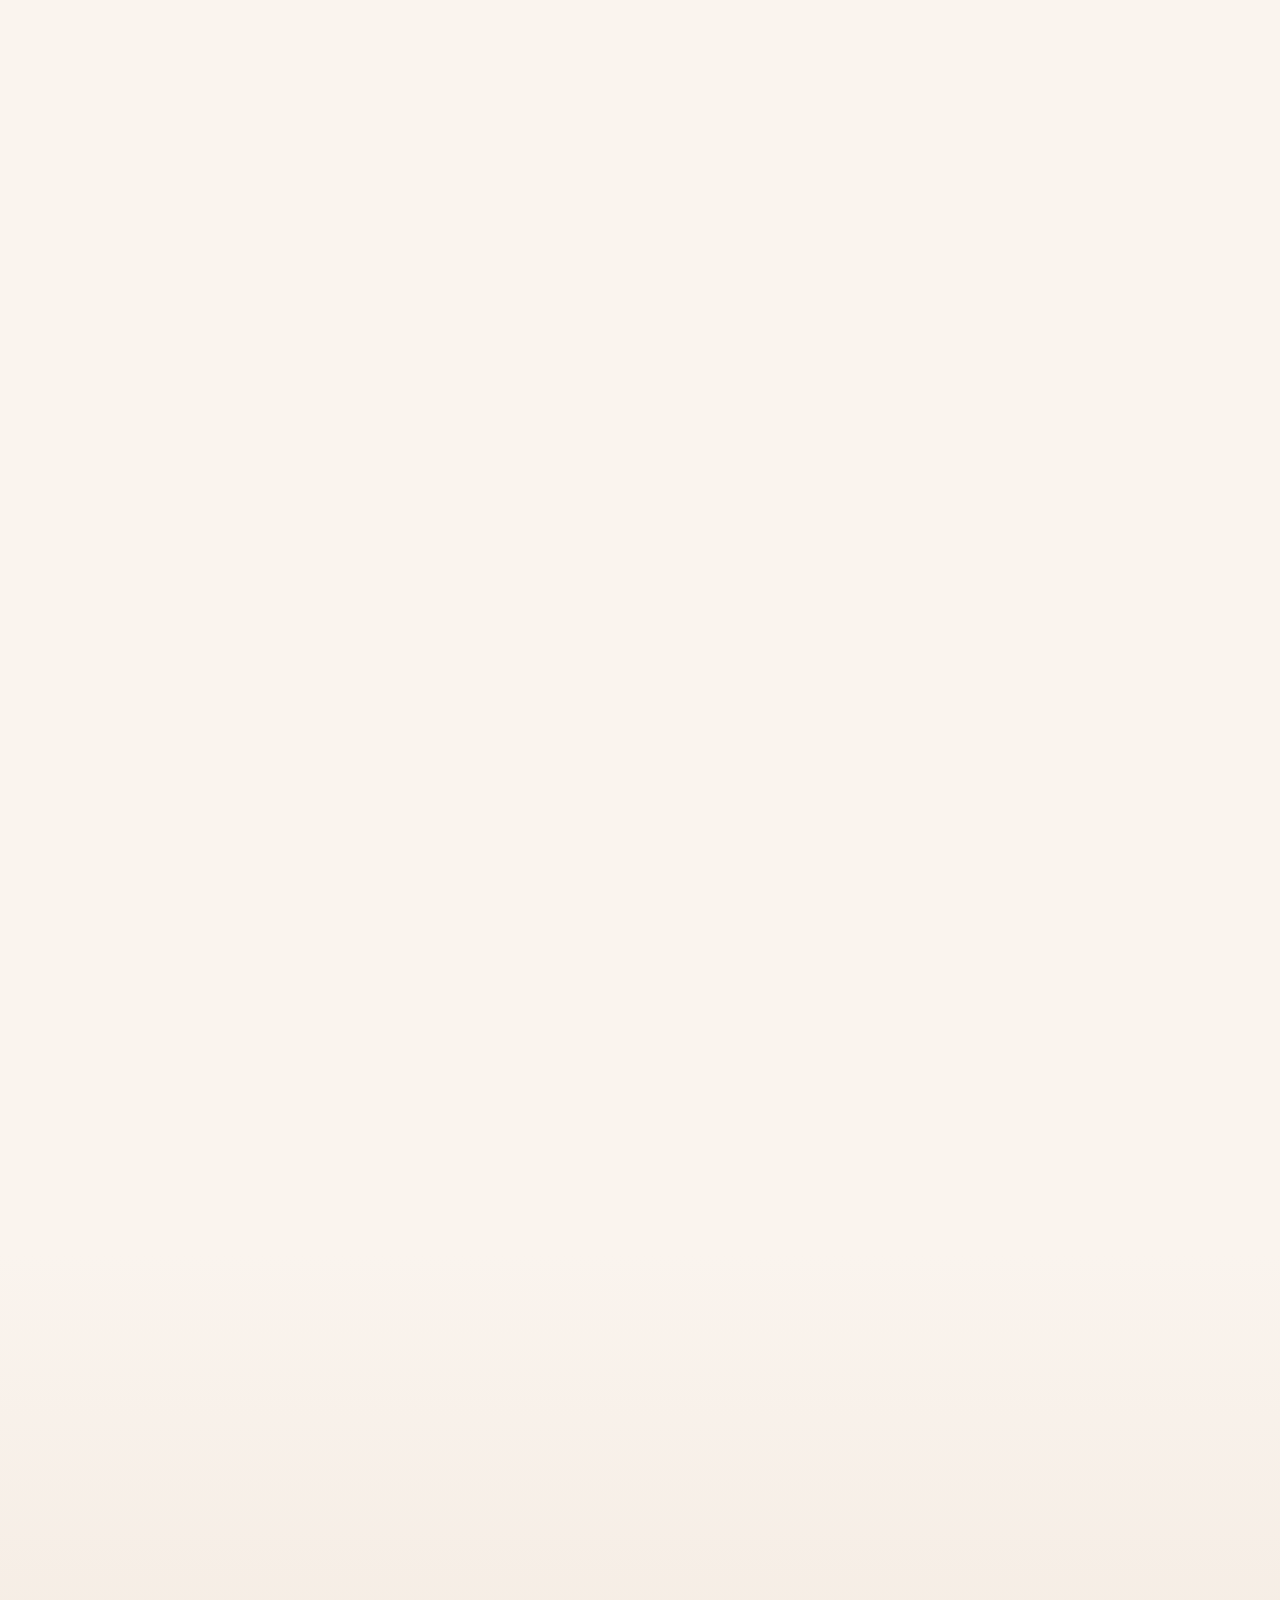
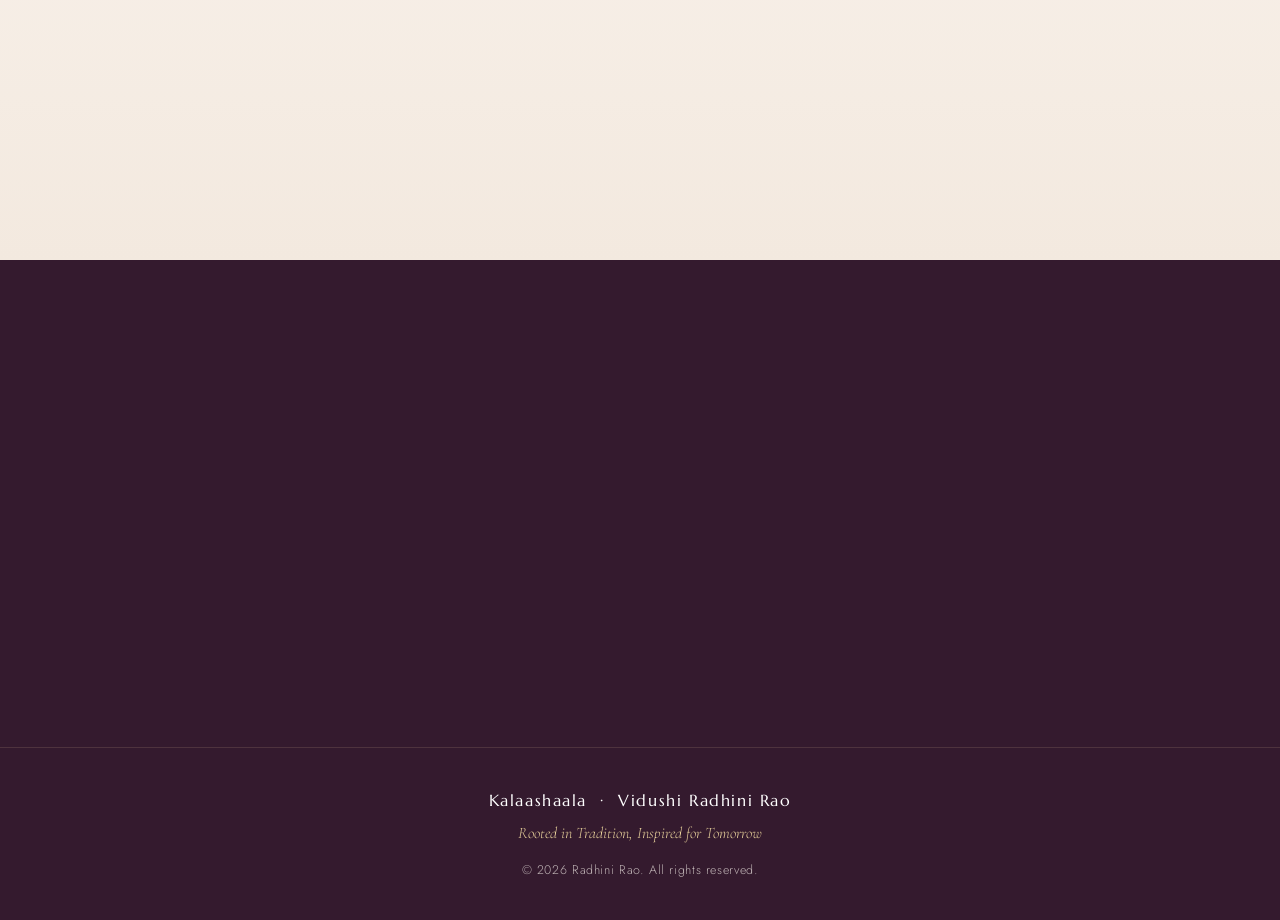
==== commit e2e1208d: "Replace Antaryatra with Open Nritya in Upcoming Events Antaryatra was on 29 August and has passed. O" ====
--- a/index.html
+++ b/index.html
@@ -84,36 +84,36 @@
       </div>
 
       <div class="event reveal">
-        <a class="event__poster" href="assets/img/events/antaryatra.jpg" target="_blank" rel="noopener" aria-label="Open Antaryatra poster">
-          <img src="assets/img/events/antaryatra.jpg" alt="Antaryatra — a Kalaashaala production, 29 August 2026" loading="lazy" />
+        <a class="event__poster" href="assets/img/events/stockholm-sangeet.jpg" target="_blank" rel="noopener" aria-label="Open the Open Nritya poster">
+          <img src="assets/img/events/stockholm-sangeet.jpg" alt="Open Nritya — Stockholm Sangeet Festival, 11 October 2026 at Stallet" loading="lazy" />
         </a>
 
         <div class="event__info">
-          <p class="event__present">Kalaashaala presents</p>
-          <h3 class="event__title">Antaryatra</h3>
-          <p class="event__tag">“Where the Seven Sacred Cities Awaken Within”</p>
+          <p class="event__present">Stockholm Sangeet Festival</p>
+          <h3 class="event__title">Open Nritya</h3>
+          <p class="event__tag">“A sharing space for dance at Stallet”</p>
           <p class="event__desc">
-            A soulful production journeying through the seven sacred cities (<em>Sapta&nbsp;Puri</em>)
-            of India — brought alive through Bharatanatyam and Carnatic music by Radhini Rao and
-            an ensemble of accomplished artists.
+            An open evening of Indian classical dance at Stallet, bringing dancers and
+            audience into the same room to share the form — its rhythm, its stillness and
+            its storytelling.
           </p>
 
           <ul class="event__meta">
             <li>
               <span class="event__lbl">Date</span>
-              <span class="event__val">Saturday, 29 August 2026</span>
+              <span class="event__val">Sunday, 11 October 2026</span>
             </li>
             <li>
               <span class="event__lbl">Time</span>
-              <span class="event__val">5:30 – 8:00 PM</span>
+              <span class="event__val">6:00 PM</span>
             </li>
             <li>
               <span class="event__lbl">Venue</span>
-              <span class="event__val">Tumba Scen, Stockholm</span>
+              <span class="event__val">Stallet, Stockholm</span>
             </li>
           </ul>
 
-          <a href="https://www.ticketly.eu/Event.aspx?eventId=49943" class="btn btn--solid" target="_blank" rel="noopener">Register &amp; Book Tickets</a>
+          <a href="https://www.stockholmsangeet.se" class="btn btn--solid" target="_blank" rel="noopener">Festival details</a>
         </div>
       </div>
     </div>
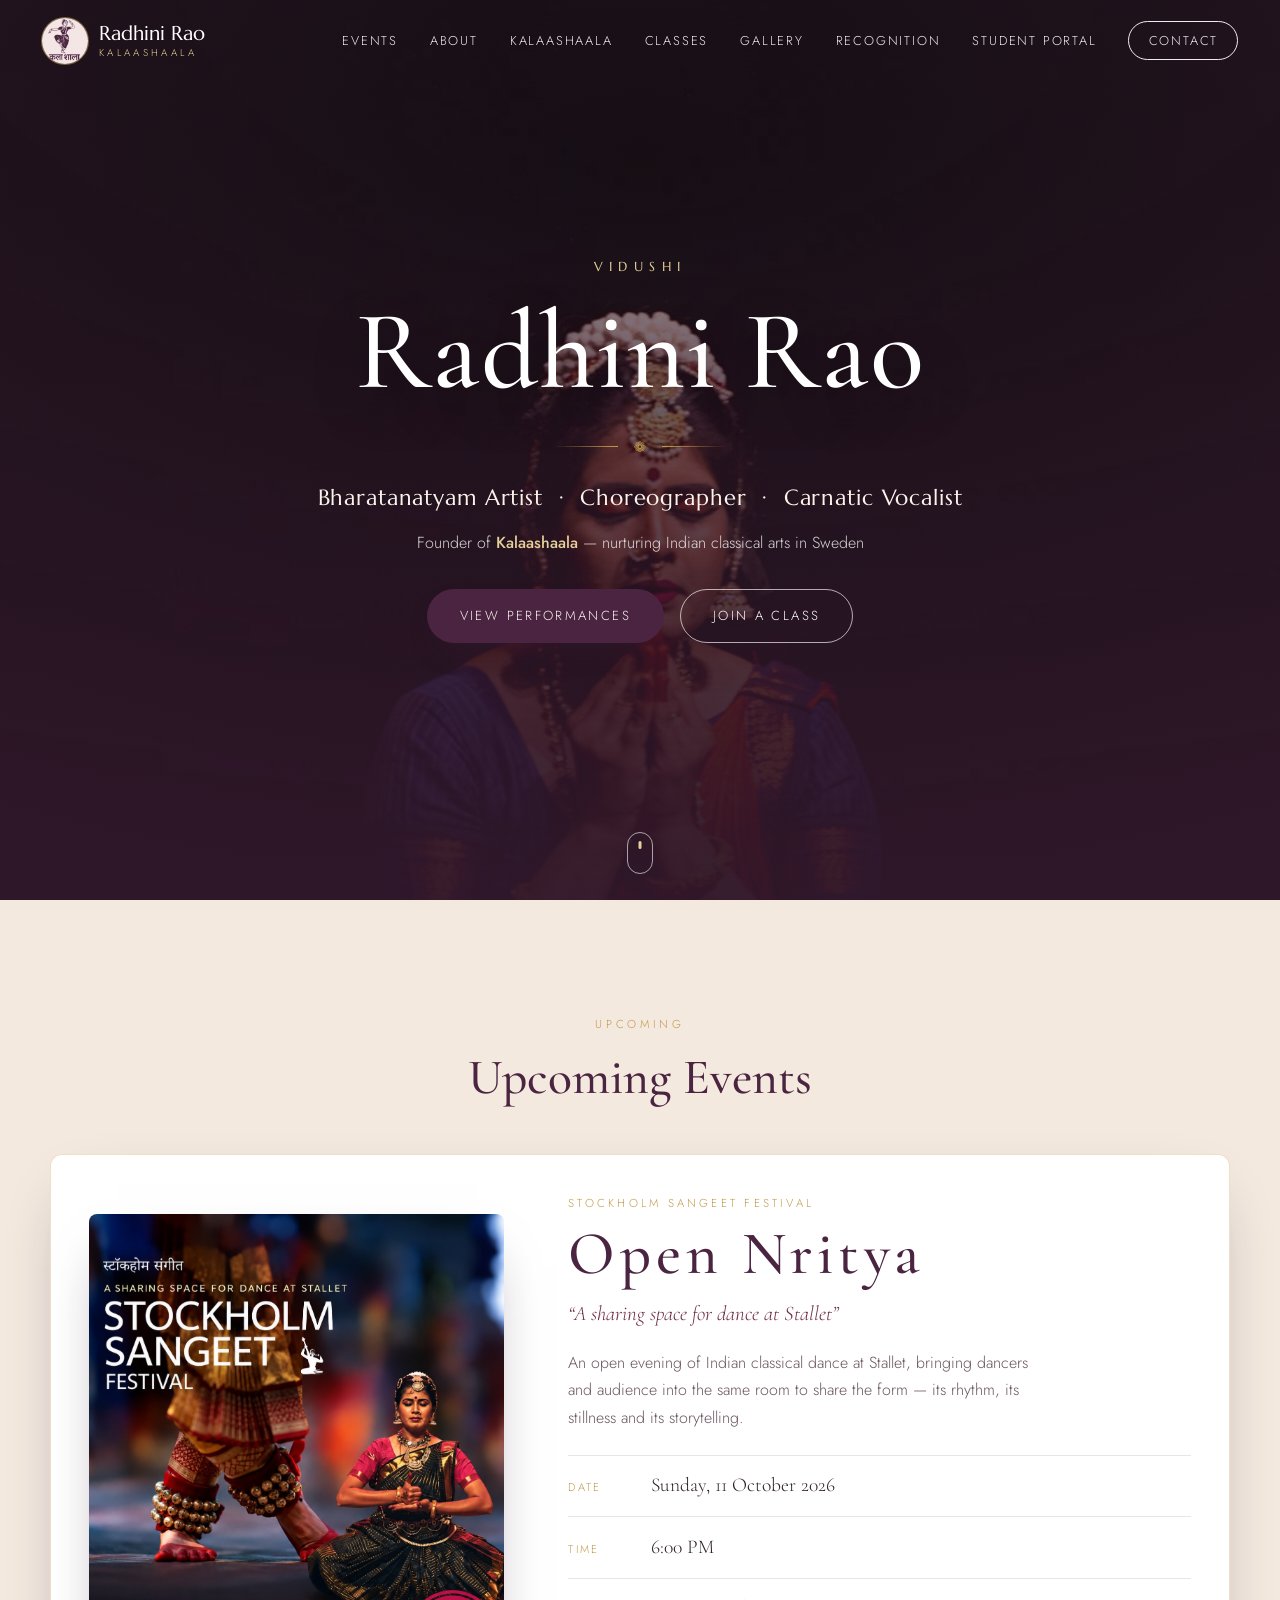
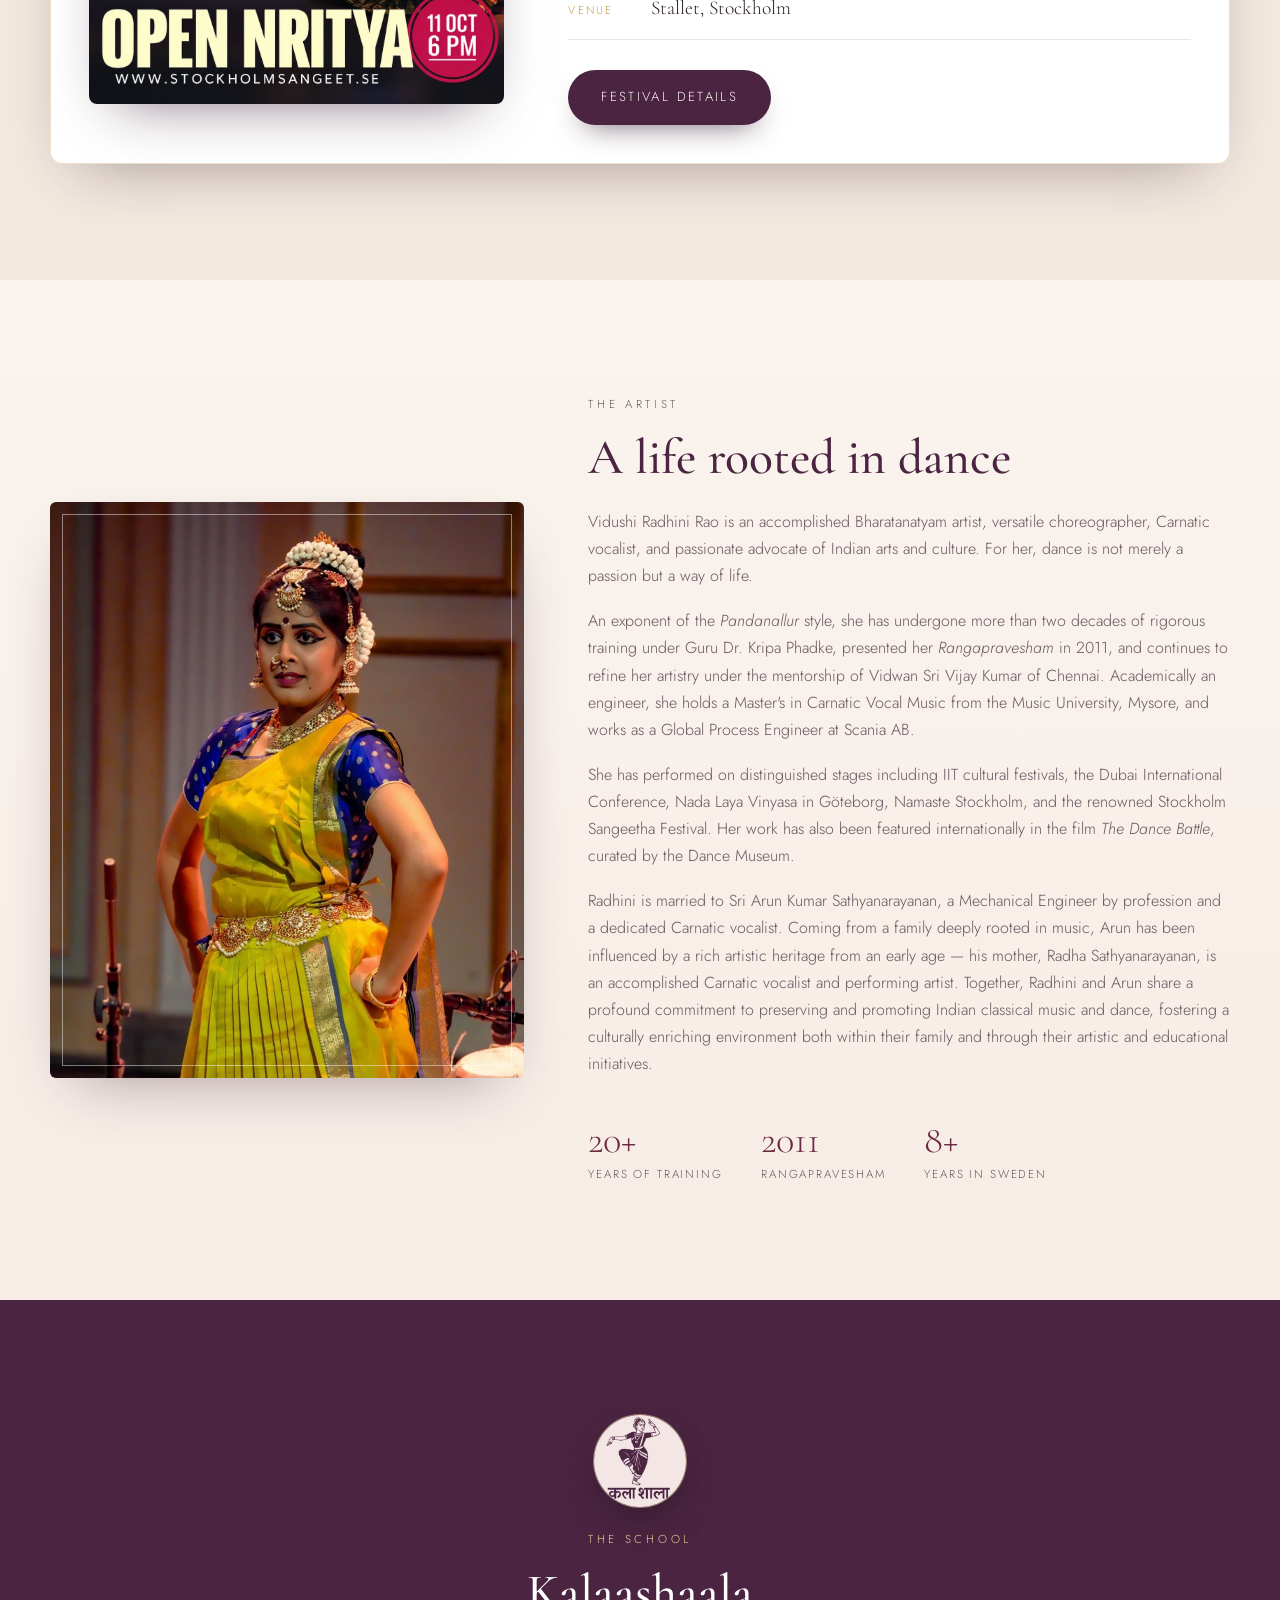
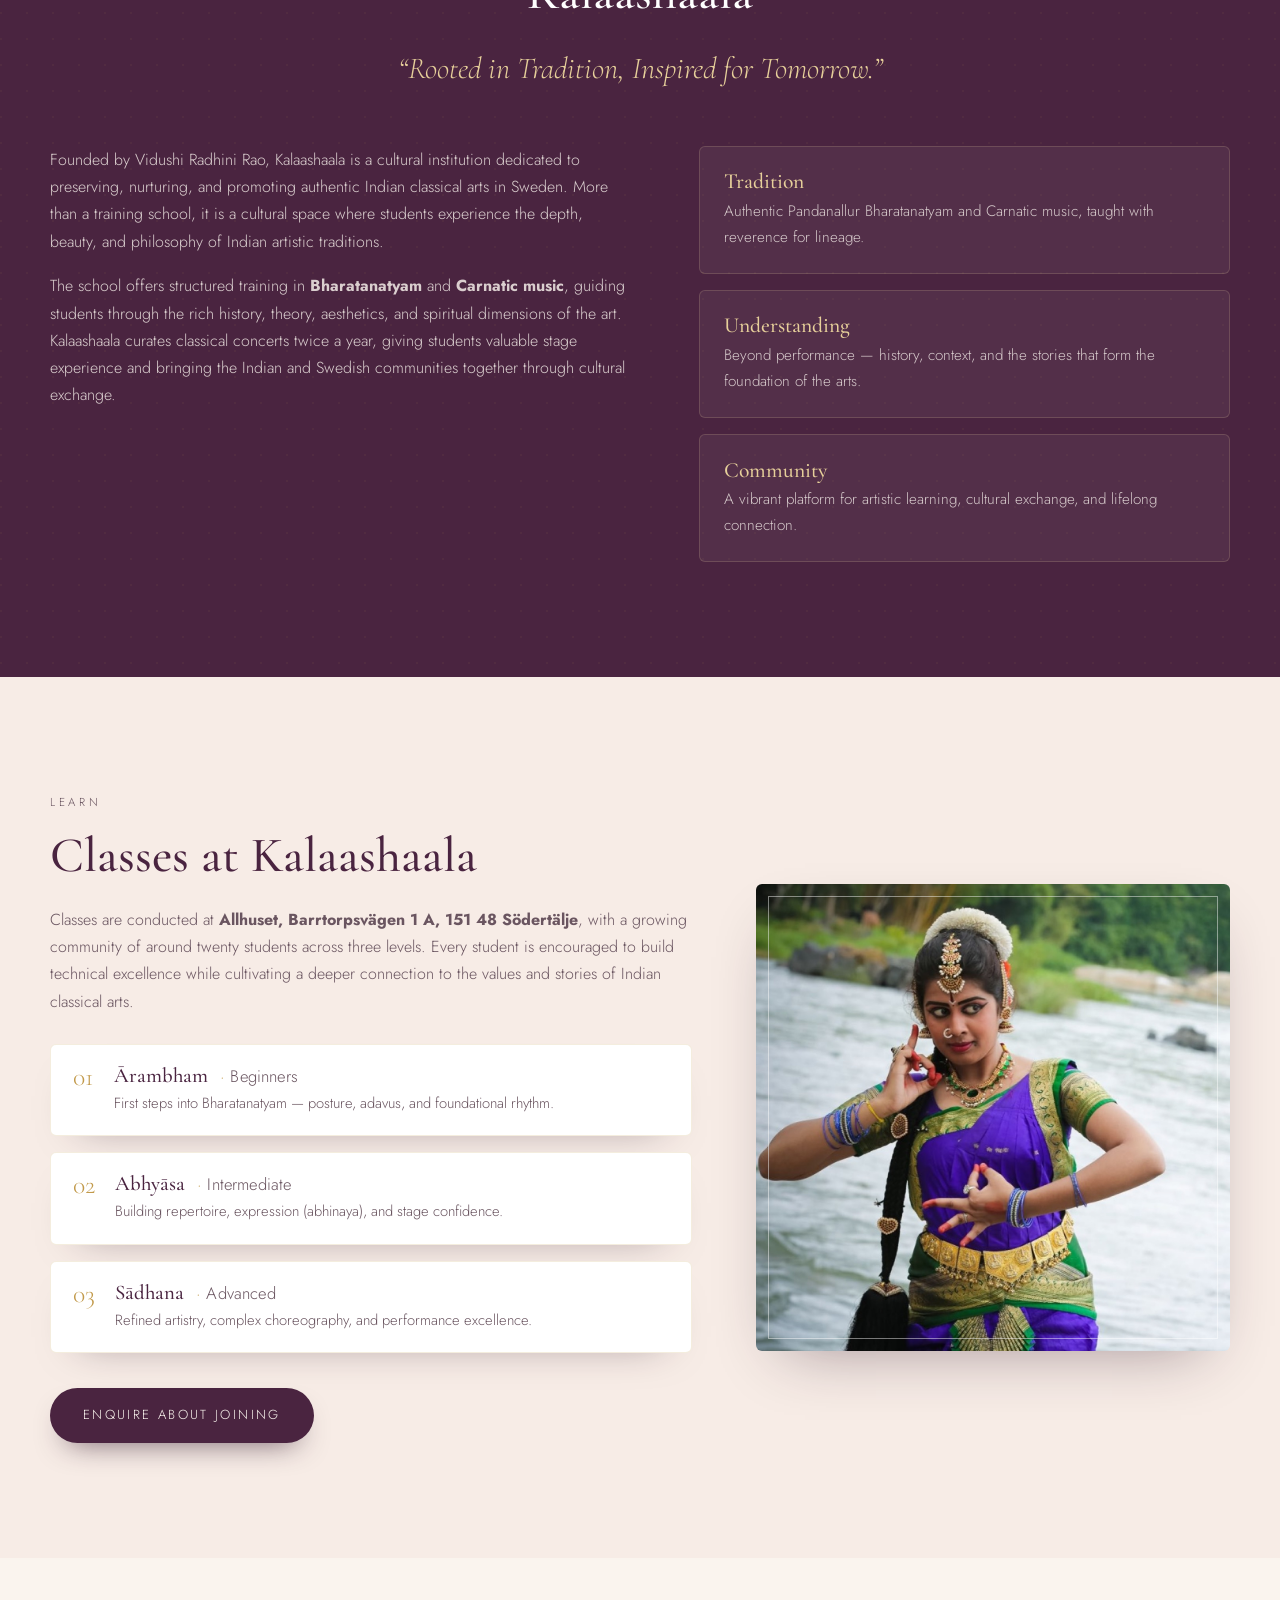
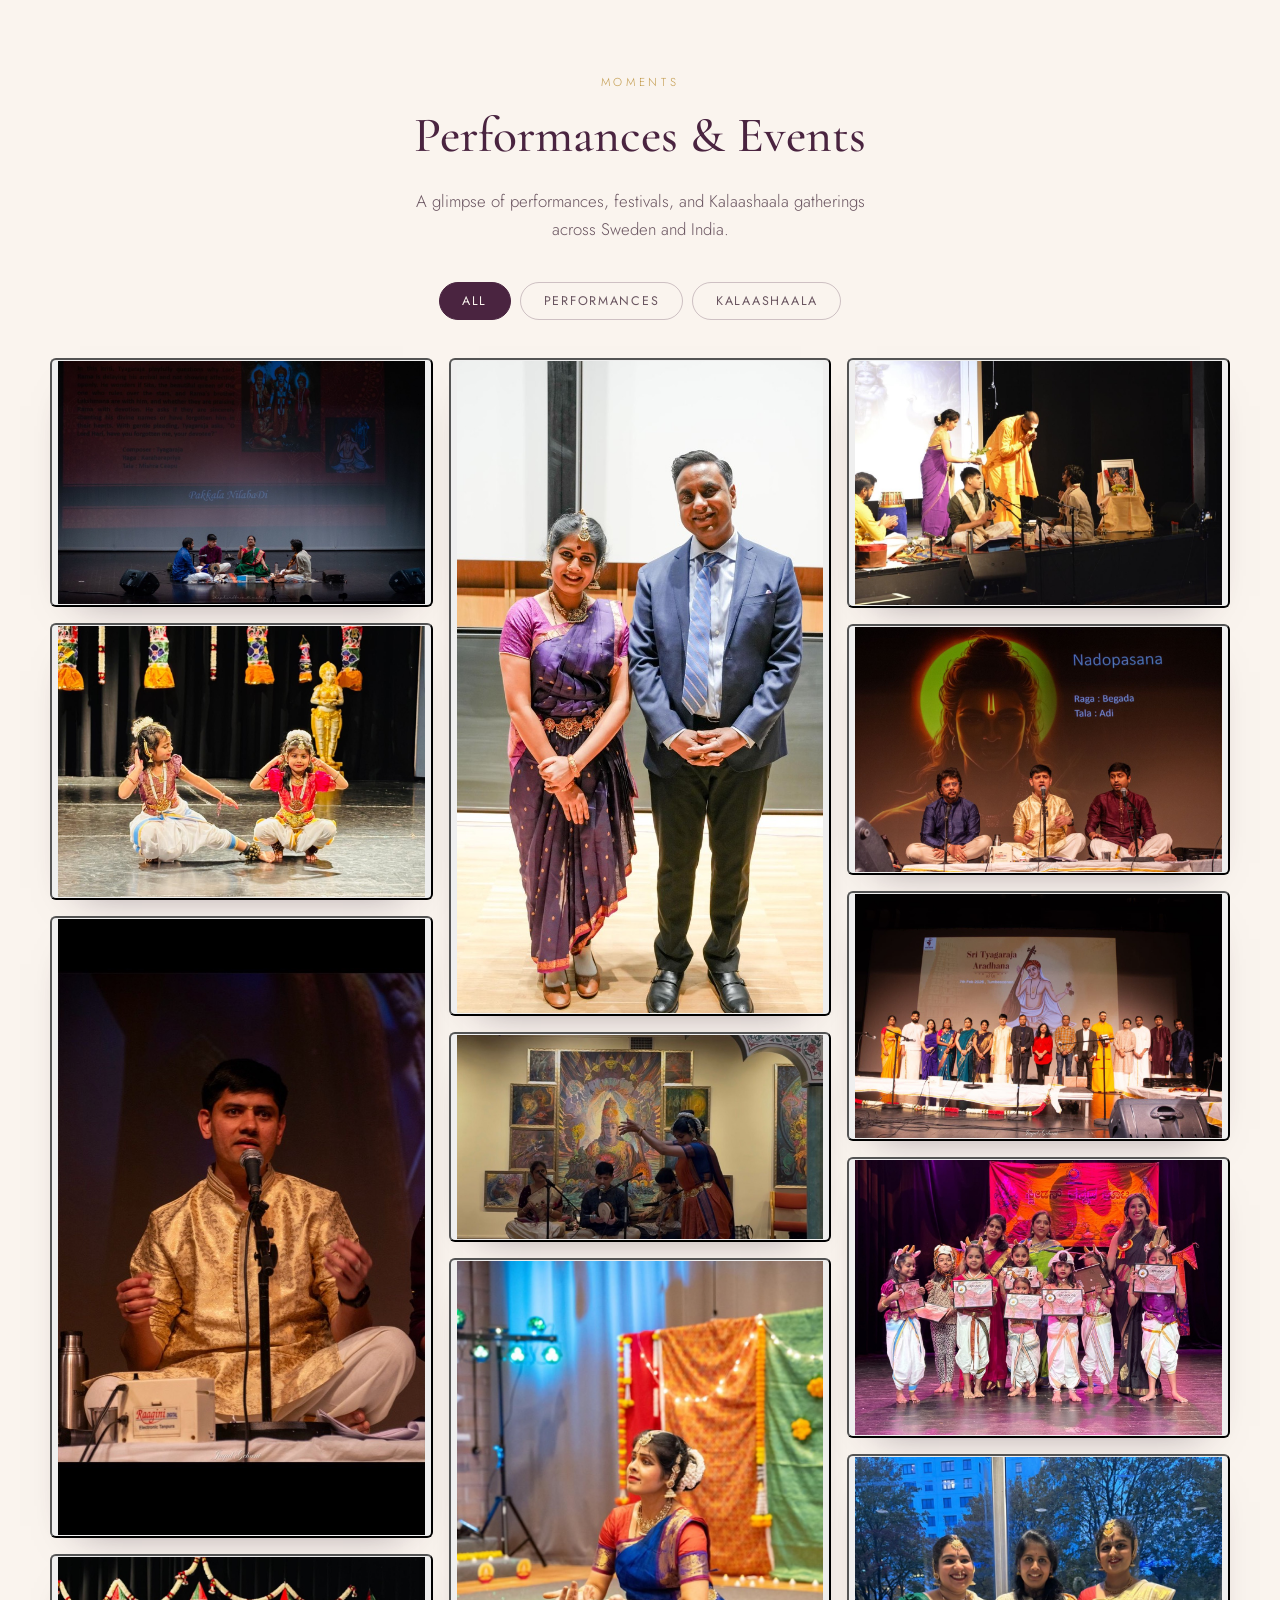
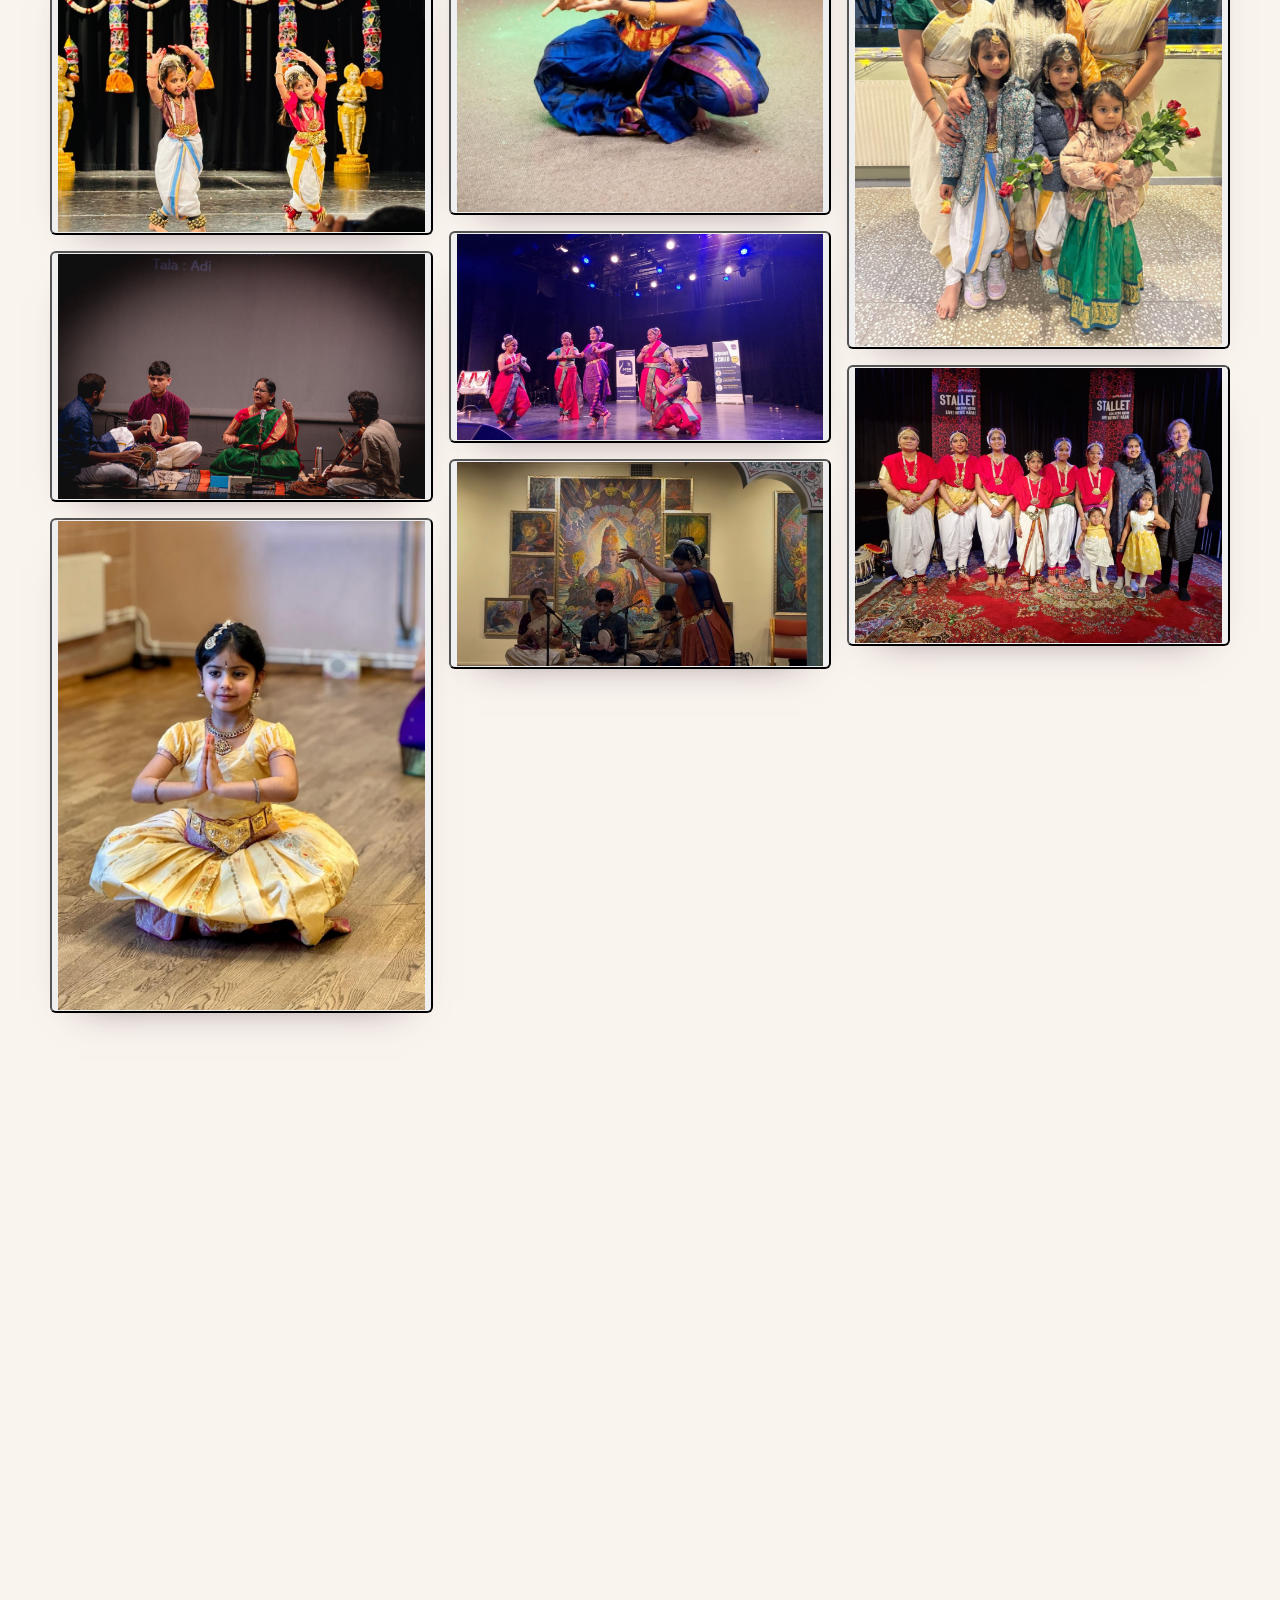
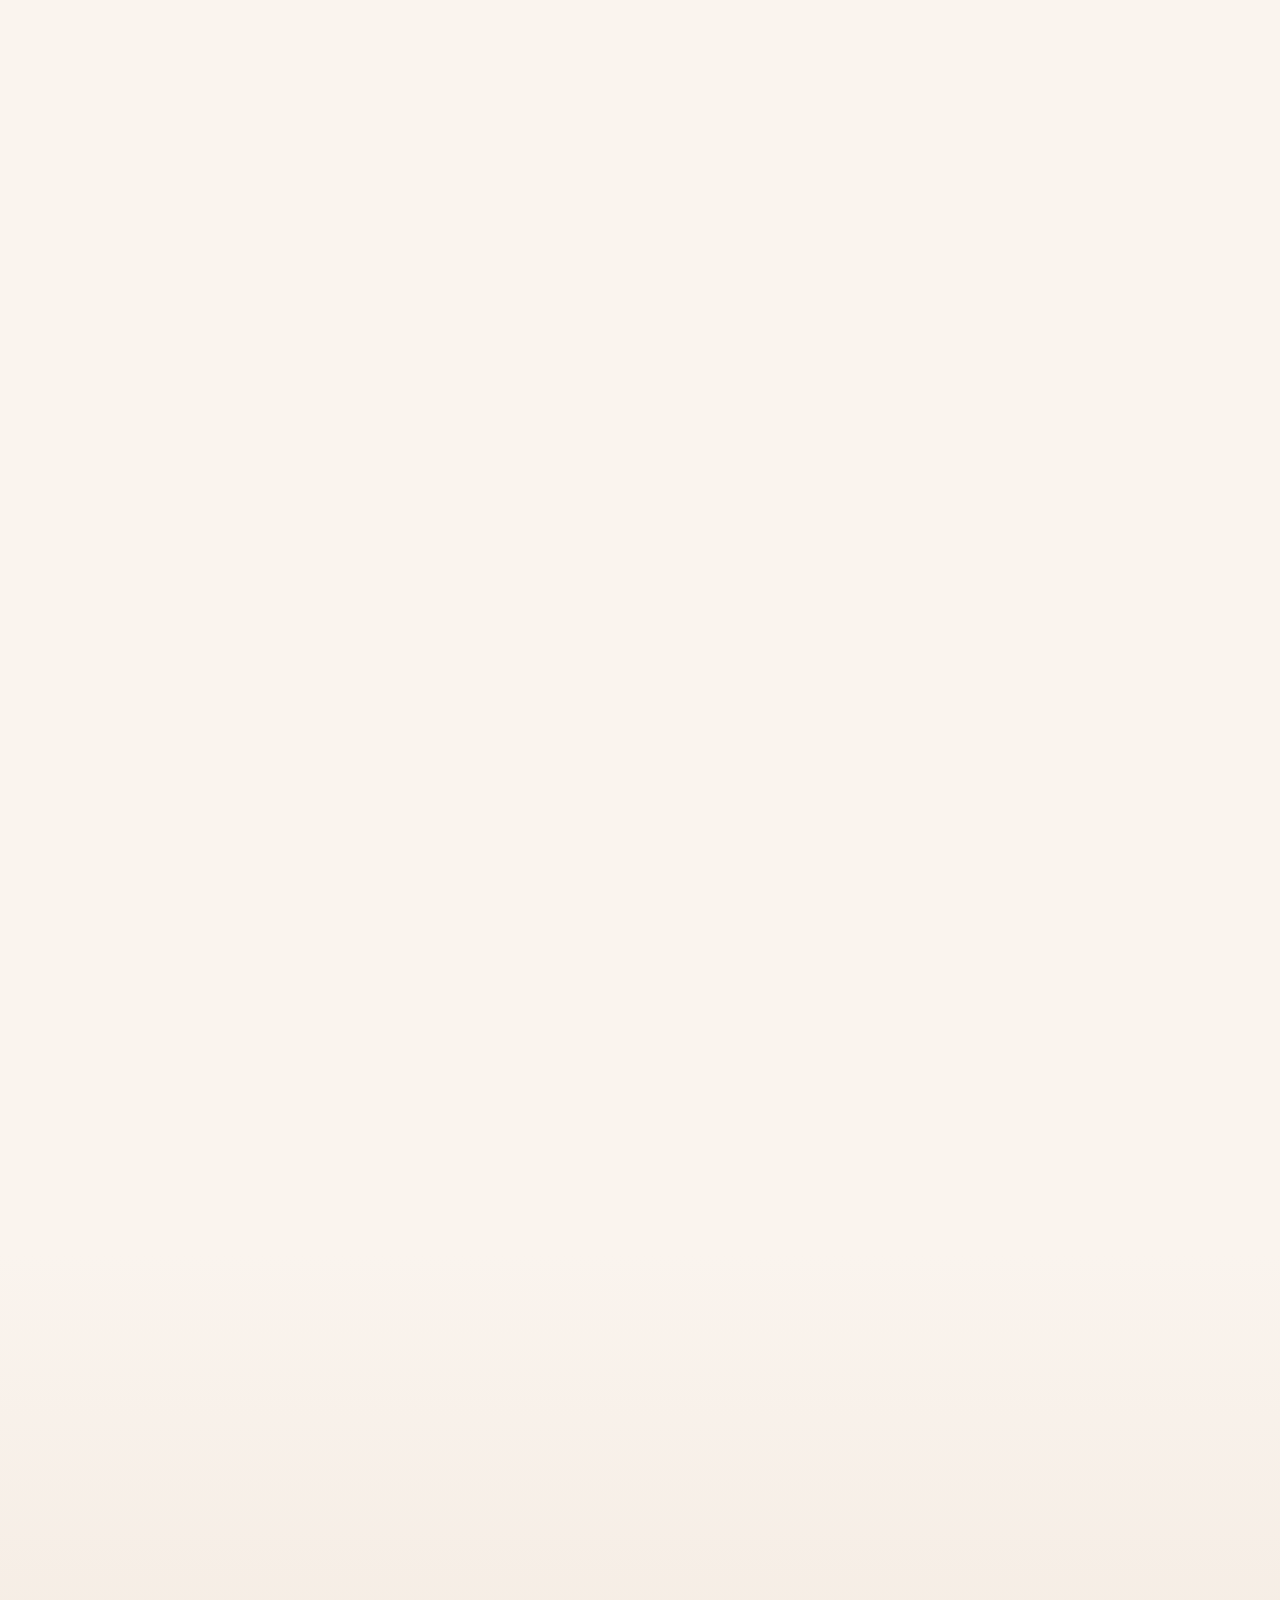
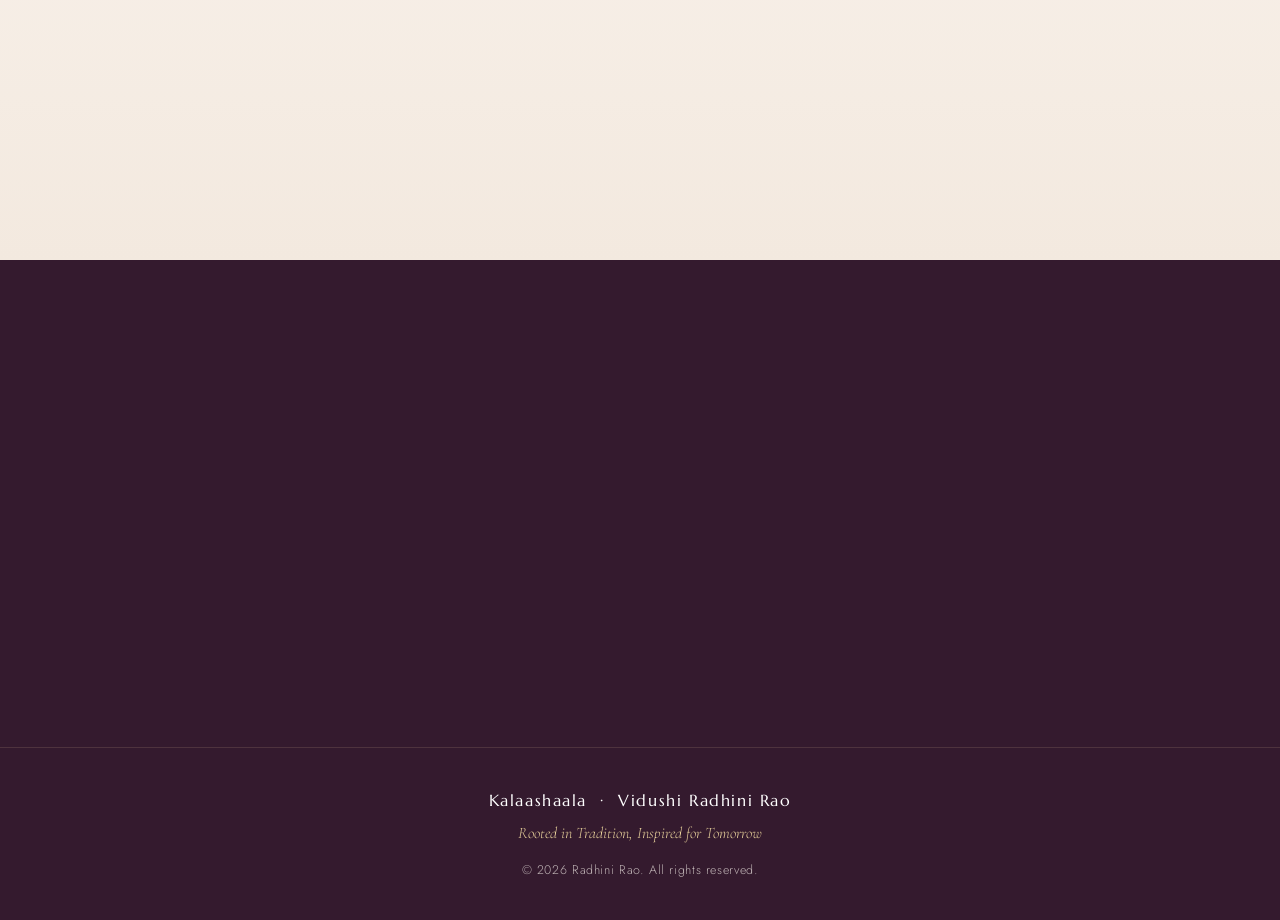
==== commit 15315814: "Name the class levels in Sanskrit Ārambham, Abhyāsa, Sādhana, each with its English gloss alongside " ====
--- a/index.html
+++ b/index.html
@@ -229,9 +229,9 @@
         </p>
 
         <div class="batches">
-          <div class="batch reveal"><span class="batch__no">01</span><div><h3>Beginners</h3><p>First steps into Bharatanatyam — posture, adavus, and foundational rhythm.</p></div></div>
-          <div class="batch reveal"><span class="batch__no">02</span><div><h3>Intermediate</h3><p>Building repertoire, expression (abhinaya), and stage confidence.</p></div></div>
-          <div class="batch reveal"><span class="batch__no">03</span><div><h3>Advanced</h3><p>Refined artistry, complex choreography, and performance excellence.</p></div></div>
+          <div class="batch reveal"><span class="batch__no">01</span><div><h3>Ārambham <span class="batch__en">Beginners</span></h3><p>First steps into Bharatanatyam — posture, adavus, and foundational rhythm.</p></div></div>
+          <div class="batch reveal"><span class="batch__no">02</span><div><h3>Abhyāsa <span class="batch__en">Intermediate</span></h3><p>Building repertoire, expression (abhinaya), and stage confidence.</p></div></div>
+          <div class="batch reveal"><span class="batch__no">03</span><div><h3>Sādhana <span class="batch__en">Advanced</span></h3><p>Refined artistry, complex choreography, and performance excellence.</p></div></div>
         </div>
 
         <a href="#contact" class="btn btn--solid">Enquire about joining</a>
--- a/css/style.css
+++ b/css/style.css
@@ -394,3 +394,10 @@
   *{ animation:none !important; transition:none !important; }
   .reveal,.tile{ opacity:1 !important; transform:none !important; }
 }
+
+/* Sanskrit level name with its English gloss alongside */
+.batch__en{
+  font-family:var(--sans); font-weight:300; font-size:.8em;
+  color:var(--ink-soft); letter-spacing:.01em; margin-left:.45em;
+}
+.batch__en::before{ content:"· "; color:var(--gold); }
